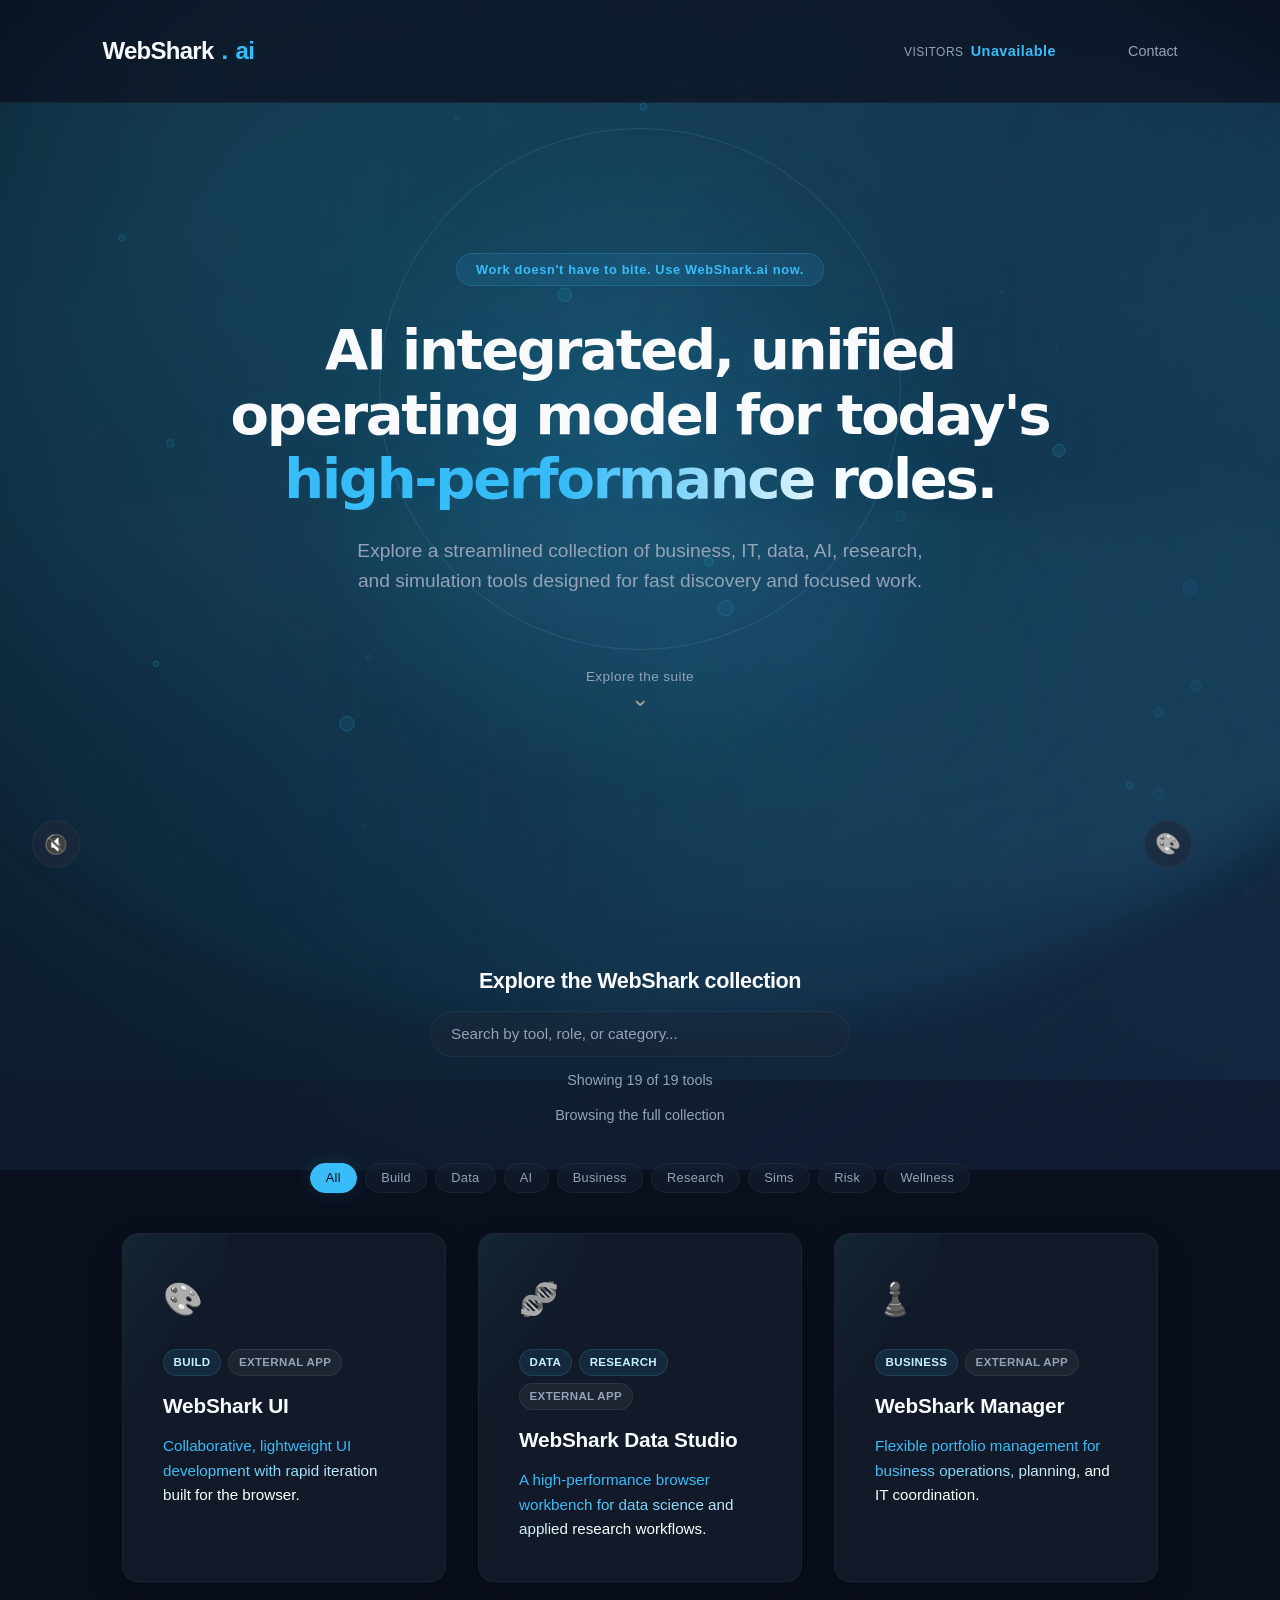
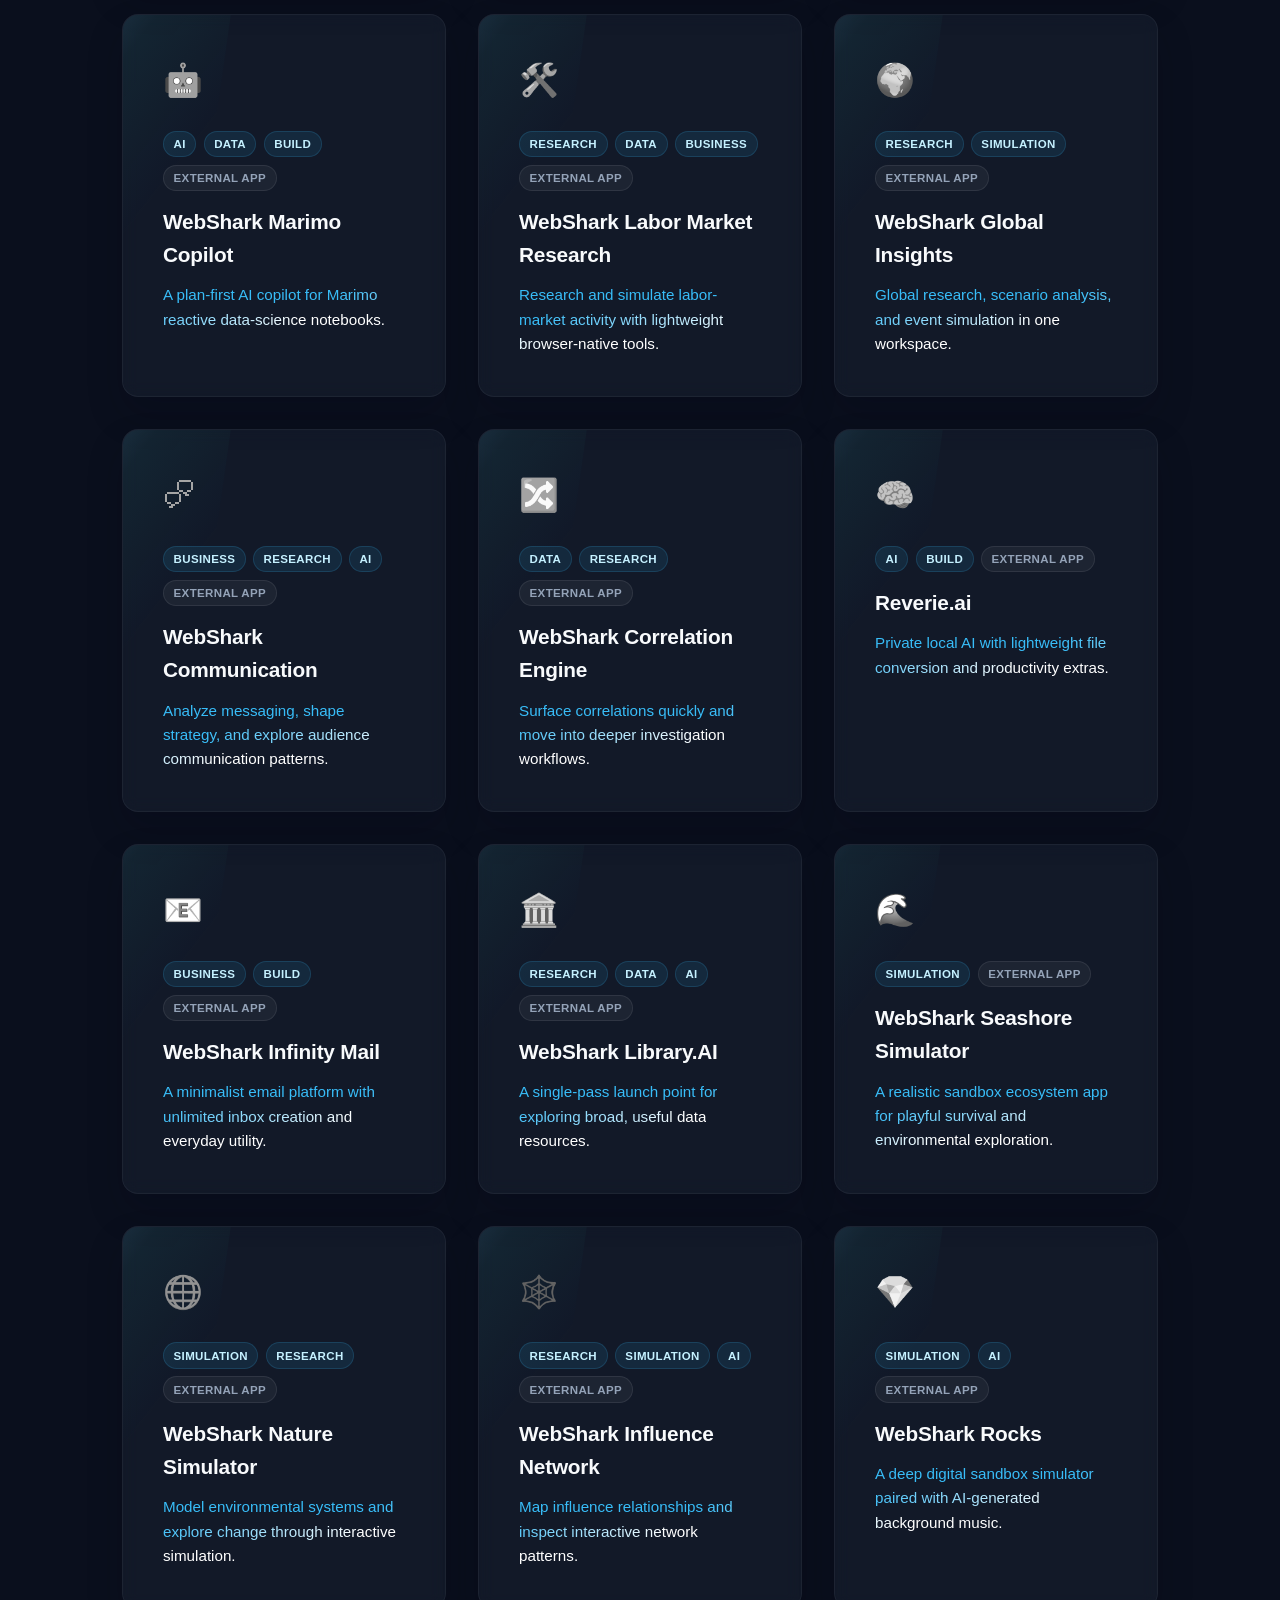
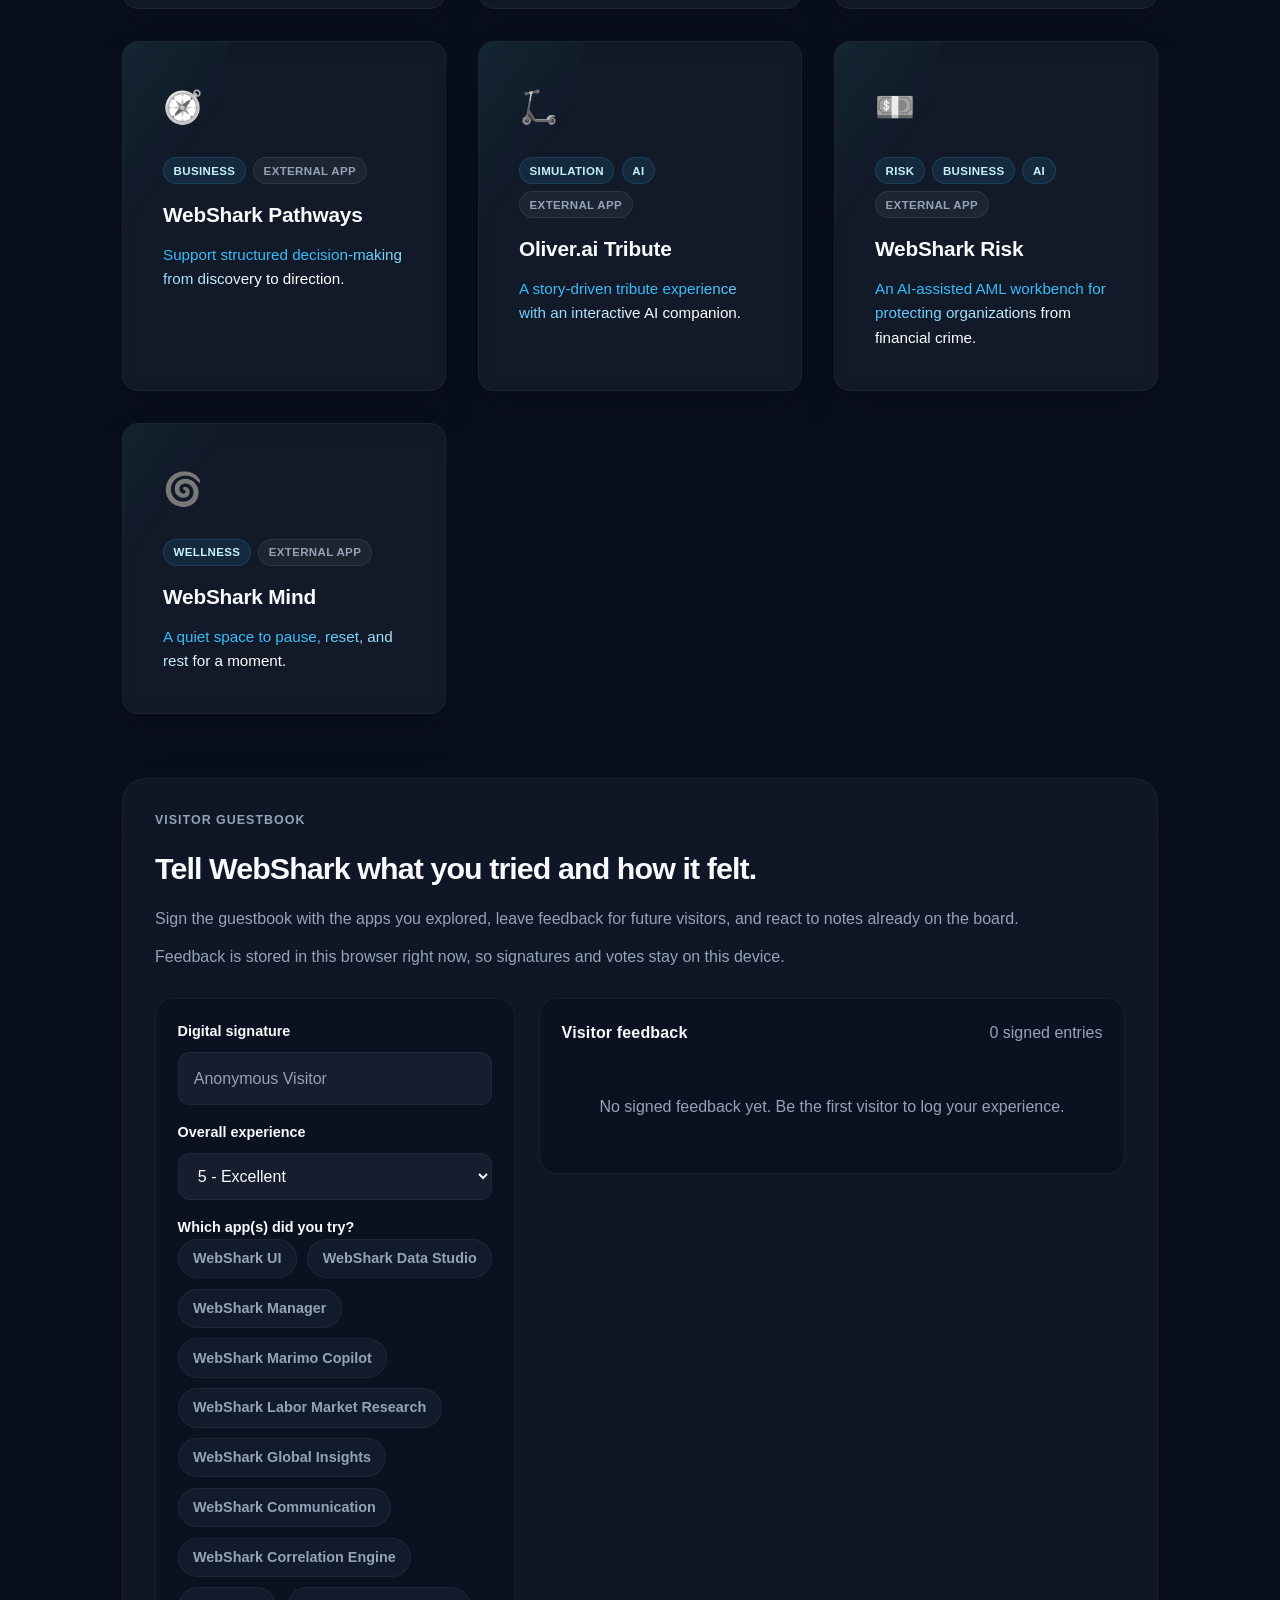
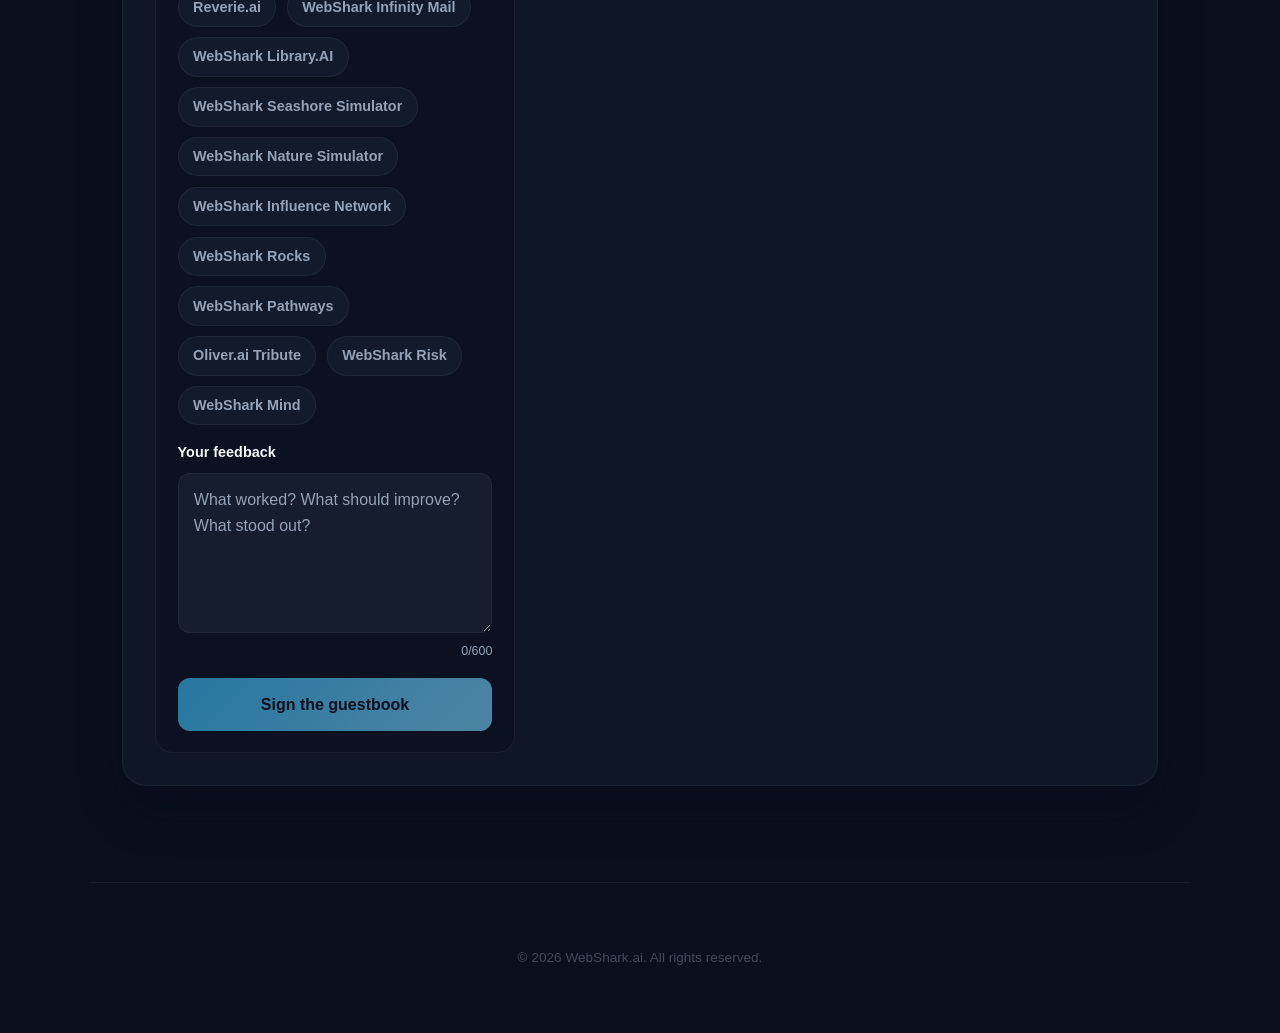
==== index.html @ bc334555 "Add visitor feedback guestbook Co-authored-by: Copilot <223556219+Copilot@users.noreply.github.com>" ====
<!DOCTYPE html>
<html lang="en">
<head>
    <meta charset="UTF-8">
    <meta name="viewport" content="width=device-width, initial-scale=1.0">
    <meta name="description" content="WebShark.ai is a lightweight suite directory for business, IT, data, AI, research, and simulation tools.">
    <meta http-equiv="Content-Security-Policy" content="default-src 'self'; script-src 'self' https://www.youtube.com https://s.ytimg.com; style-src 'self' 'unsafe-inline'; img-src 'self' data: https:; connect-src 'self' https://api.counterapi.dev; frame-src https://www.youtube.com; media-src https:; font-src 'self' https: data:; object-src 'none'; base-uri 'self'; form-action 'self';">
    <title>WebShark | High-performance, lightweight, forever-free business, IT, and data management suite</title>
    <link rel="stylesheet" href="styles.css">
</head>
<body>
    <div id="custom-shark-cursor" aria-hidden="true">🦈</div>
    <div id="cursor-glow" aria-hidden="true"></div>
    <div id="ocean-currents" aria-hidden="true"></div>
    <canvas id="bubble-field" aria-hidden="true"></canvas>
    <div id="scroll-progress-bar" aria-hidden="true"></div>
    <p id="app-status" class="sr-only" aria-live="polite" aria-atomic="true"></p>

    <header>
        <a href="#" class="logo">WebShark<span>.</span><span class="ai-glow">ai</span></a>
        <div class="header-tools">
            <p class="visitor-counter" aria-live="polite">
                <span class="visitor-counter-label">Visitors</span>
                <span id="visitor-count">Loading…</span>
            </p>
            <nav>
                <a href="mailto:samreedcole7@gmail.com">Contact</a>
            </nav>
        </div>
    </header>

    <main>
        <section class="hero">
            <button class="badge" id="visitor-badge" type="button" aria-pressed="false" aria-describedby="badge-hint">
                <span id="visitor-badge-text">Work doesn't have to bite. Use WebShark.ai now.</span>
            </button>
            <p id="badge-hint" class="sr-only">Toggle shark cursor mode. Triple-click for the shark swarm easter egg.</p>
            <h1 class="hero-title">
                AI integrated, unified operating model for today&apos;s <span class="shimmer-word">high-performance roles.</span>
            </h1>
            <p>Explore a streamlined collection of business, IT, data, AI, research, and simulation tools designed for fast discovery and focused work.</p>
            <button class="scroll-cue" id="scroll-cue" aria-label="Scroll to the suite">
                <span>Explore the suite</span>
                <span class="scroll-cue-arrow">⌄</span>
            </button>
        </section>

        <section class="suite-grid" id="suite" aria-labelledby="suite-title">
            <div class="suite-toolbar reveal">
                <h2 id="suite-title" class="suite-title">Explore the WebShark collection</h2>
                <div class="suite-search-wrap">
                    <input type="text" id="suite-search" class="suite-search" placeholder="Search by tool, role, or category..." aria-label="Search the suite" aria-describedby="suite-results suite-active-filter">
                    <button type="button" id="suite-clear" class="suite-clear" hidden>Reset filters</button>
                </div>
                <p class="suite-results" id="suite-results" role="status" aria-live="polite"></p>
                <p class="suite-active-filter" id="suite-active-filter"></p>
            </div>

            <div class="suite-chips reveal" id="suite-chips" role="group" aria-label="Filter by category">
                <button type="button" class="chip is-active" data-tag="all" aria-pressed="true">All</button>
                <button type="button" class="chip" data-tag="build" aria-pressed="false">Build</button>
                <button type="button" class="chip" data-tag="data" aria-pressed="false">Data</button>
                <button type="button" class="chip" data-tag="ai" aria-pressed="false">AI</button>
                <button type="button" class="chip" data-tag="business" aria-pressed="false">Business</button>
                <button type="button" class="chip" data-tag="research" aria-pressed="false">Research</button>
                <button type="button" class="chip" data-tag="sim" aria-pressed="false">Sims</button>
                <button type="button" class="chip" data-tag="risk" aria-pressed="false">Risk</button>
                <button type="button" class="chip" data-tag="wellness" aria-pressed="false">Wellness</button>
            </div>

            <p class="suite-empty-state" id="suite-empty-state" hidden>Even a shark comes up empty-handed sometimes 🦈 — try a different search.</p>

            <a href="https://colesr.github.io/WebSharkUI/" class="card reveal" data-tags="build">
                <div class="card-icon">🎨</div>
                <h3>WebShark UI</h3>
                <p><span class="shimmer-word">Collaborative, lightweight UI development with rapid iteration built for the browser.</span></p>
            </a>

            <a href="https://colesr.github.io/WebSharkDataStudio/" class="card reveal" data-tags="data research">
                <div class="card-icon">🧬</div>
                <h3>WebShark Data Studio</h3>
                <p><span class="shimmer-word">A high-performance browser workbench for data science and applied research workflows.</span></p>
            </a>

            <a href="https://colesr.github.io/WebShark-Manager/" class="card reveal" data-tags="business">
                <div class="card-icon">♟️</div>
                <h3>WebShark Manager</h3>
                <p><span class="shimmer-word">Flexible portfolio management for business operations, planning, and IT coordination.</span></p>
            </a>

            <a href="https://github.com/colesr/WebShark-Marimo-Copilot" class="card reveal" data-tags="ai data build">
                <div class="card-icon">🤖</div>
                <h3>WebShark Marimo Copilot</h3>
                <p><span class="shimmer-word">A plan-first AI copilot for Marimo reactive data-science notebooks.</span></p>
            </a>

            <a href="https://colesr.github.io/WebShark-LaborMarketSuite/" class="card reveal" data-tags="research data business">
                <div class="card-icon">🛠️</div>
                <h3>WebShark Labor Market Research</h3>
                <p><span class="shimmer-word">Research and simulate labor-market activity with lightweight browser-native tools.</span></p>
            </a>

            <a href="https://colesr-insight-engine-docker.hf.space" class="card reveal" data-tags="research sim">
                <div class="card-icon">🌍</div>
                <h3>WebShark Global Insights</h3>
                <p><span class="shimmer-word">Global research, scenario analysis, and event simulation in one workspace.</span></p>
            </a>

            <a href="https://colesr.github.io/WebShark-Communication-Strategy/" class="card reveal" data-tags="business research ai">
                <div class="card-icon">🗪</div>
                <h3>WebShark Communication</h3>
                <p><span class="shimmer-word">Analyze messaging, shape strategy, and explore audience communication patterns.</span></p>
            </a>

            <a href="https://colesr.github.io/Corr.ai/" class="card reveal" data-tags="data research">
                <div class="card-icon">🔀</div>
                <h3>WebShark Correlation Engine</h3>
                <p><span class="shimmer-word">Surface correlations quickly and move into deeper investigation workflows.</span></p>
            </a>

            <a href="https://colesr.github.io/reverie/" class="card reveal" data-tags="ai build">
                <div class="card-icon">🧠</div>
                <h3>Reverie.ai</h3>
                <p><span class="shimmer-word">Private local AI with lightweight file conversion and productivity extras.</span></p>
            </a>

            <a href="https://webshark-email.pages.dev/" class="card reveal" data-tags="business build">
                <div class="card-icon">📧</div>
                <h3>WebShark Infinity Mail</h3>
                <p><span class="shimmer-word">A minimalist email platform with unlimited inbox creation and everyday utility.</span></p>
            </a>

            <a href="https://colesr.github.io/WebShark-Library-AI/" class="card reveal" data-tags="research data ai">
                <div class="card-icon">🏛️</div>
                <h3>WebShark Library.AI</h3>
                <p><span class="shimmer-word">A single-pass launch point for exploring broad, useful data resources.</span></p>
            </a>

            <a href="https://colesr.github.io/thesea/" class="card reveal" data-tags="sim">
                <div class="card-icon">🌊</div>
                <h3>WebShark Seashore Simulator</h3>
                <p><span class="shimmer-word">A realistic sandbox ecosystem app for playful survival and environmental exploration.</span></p>
            </a>

            <a href="https://colesr.github.io/RTH.db/" class="card reveal" data-tags="sim research">
                <div class="card-icon">🌐</div>
                <h3>WebShark Nature Simulator</h3>
                <p><span class="shimmer-word">Model environmental systems and explore change through interactive simulation.</span></p>
            </a>

            <a href="https://colesr.github.io/ArtistInfluence.ai/" class="card reveal" data-tags="research sim ai">
                <div class="card-icon">🕸️</div>
                <h3>WebShark Influence Network</h3>
                <p><span class="shimmer-word">Map influence relationships and inspect interactive network patterns.</span></p>
            </a>

            <a href="https://colesr.github.io/rocks/" class="card reveal" data-tags="sim ai">
                <div class="card-icon">💎</div>
                <h3>WebShark Rocks</h3>
                <p><span class="shimmer-word">A deep digital sandbox simulator paired with AI-generated background music.</span></p>
            </a>

            <a href="https://colesr.github.io/WebSharkPathways/" class="card reveal" data-tags="business">
                <div class="card-icon">🧭</div>
                <h3>WebShark Pathways</h3>
                <p><span class="shimmer-word">Support structured decision-making from discovery to direction.</span></p>
            </a>

            <a href="https://colesr.github.io/Oliver.AI/" class="card reveal" data-tags="sim ai">
                <div class="card-icon">🛴</div>
                <h3>Oliver.ai Tribute</h3>
                <p><span class="shimmer-word">A story-driven tribute experience with an interactive AI companion.</span></p>
            </a>

            <a href="https://colesr.github.io/WebShark-Risk/" class="card reveal" data-tags="risk business ai">
                <div class="card-icon">💵</div>
                <h3>WebShark Risk</h3>
                <p><span class="shimmer-word">An AI-assisted AML workbench for protecting organizations from financial crime.</span></p>
            </a>

            <a href="https://colesr.github.io/WebShark-Mind/" class="card reveal" data-tags="wellness">
                <div class="card-icon">🌀</div>
                <h3>WebShark Mind</h3>
                <p><span class="shimmer-word">A quiet space to pause, reset, and rest for a moment.</span></p>
            </a>
        </section>

        <section class="feedback-harbor reveal" id="feedback" aria-labelledby="feedback-title">
            <div class="feedback-shell">
                <div class="feedback-intro">
                    <p class="feedback-kicker">Visitor guestbook</p>
                    <h2 id="feedback-title">Tell WebShark what you tried and how it felt.</h2>
                    <p>Sign the guestbook with the apps you explored, leave feedback for future visitors, and react to notes already on the board.</p>
                    <p class="feedback-note">Feedback is stored in this browser right now, so signatures and votes stay on this device.</p>
                </div>

                <div class="feedback-layout">
                    <form id="feedback-form" class="feedback-form">
                        <div class="feedback-field">
                            <label for="feedback-name">Digital signature</label>
                            <input type="text" id="feedback-name" class="feedback-input" maxlength="40" placeholder="Anonymous Visitor">
                        </div>

                        <div class="feedback-field">
                            <label for="feedback-rating">Overall experience</label>
                            <select id="feedback-rating" class="feedback-select">
                                <option value="5">5 - Excellent</option>
                                <option value="4">4 - Strong</option>
                                <option value="3">3 - Solid</option>
                                <option value="2">2 - Rough</option>
                                <option value="1">1 - Needs work</option>
                            </select>
                        </div>

                        <fieldset class="feedback-field feedback-apps-field">
                            <legend>Which app(s) did you try?</legend>
                            <div id="feedback-apps" class="feedback-apps"></div>
                        </fieldset>

                        <div class="feedback-field">
                            <label for="feedback-message">Your feedback</label>
                            <textarea id="feedback-message" class="feedback-textarea" maxlength="600" placeholder="What worked? What should improve? What stood out?"></textarea>
                            <div class="feedback-meta">
                                <span id="feedback-char-count">0</span>/600
                            </div>
                        </div>

                        <button type="submit" id="feedback-submit" class="feedback-submit">Sign the guestbook</button>
                    </form>

                    <div class="feedback-board">
                        <div class="feedback-board-header">
                            <h3>Visitor feedback</h3>
                            <p id="feedback-summary" class="feedback-summary" role="status" aria-live="polite"></p>
                        </div>
                        <div id="feedback-entries" class="feedback-entries">
                            <p class="feedback-empty">No signed feedback yet. Be the first visitor to log your experience.</p>
                        </div>
                    </div>
                </div>
            </div>
        </section>
    </main>

    <footer>
        &copy; 2026 WebShark.ai. All rights reserved.
    </footer>

    <button id="back-to-top" aria-label="Back to the surface" title="Back to the surface">
        <span class="fin">🦈</span>
    </button>

    <div id="audio-toggle-wrap">
        <button id="audio-toggle" aria-label="Toggle ambient background audio" aria-pressed="false" title="Ambient audio: muted">
            <span class="audio-icon">🔇</span>
        </button>
        <div id="yt-audio-player"></div>
    </div>

    <div id="shark-swarm" aria-hidden="true"></div>

    <button id="sharkboard-toggle" class="sharkboard-toggle" aria-label="Open SharkBoard" aria-controls="sharkboard-panel" aria-expanded="false" title="Open SharkBoard - Share & Create">
        <span class="sharkboard-icon">🎨</span>
    </button>

    <div id="sharkboard-panel" class="sharkboard-panel" role="dialog" aria-modal="true" aria-labelledby="sharkboard-title" aria-describedby="sharkboard-description" hidden>
        <div class="sharkboard-header">
            <h2 id="sharkboard-title">SharkBoard 🦈</h2>
            <p class="sharkboard-subtitle" id="sharkboard-description">Share short ideas, remix drafts, and keep creations in this browser.</p>
            <button type="button" class="sharkboard-close" id="sharkboard-close" aria-label="Close SharkBoard">×</button>
        </div>

        <div class="sharkboard-content">
            <div class="sharkboard-section">
                <h3>Share your creation</h3>
                <textarea id="sharkboard-input" class="sharkboard-textarea" placeholder="What would you like to share with the ocean? 🌊" maxlength="500"></textarea>
                <div class="sharkboard-input-info">
                    <span id="char-count">0</span>/500
                </div>
                <button type="button" id="sharkboard-submit" class="sharkboard-submit">Post to board</button>
            </div>

            <div class="sharkboard-section">
                <h3>Community creations</h3>
                <div id="sharkboard-posts" class="sharkboard-posts">
                    <p class="sharkboard-empty">No posts yet. Be the first to share! 🎨</p>
                </div>
            </div>
        </div>
    </div>

    <div id="shortcuts-overlay" class="overlay" hidden role="dialog" aria-modal="true" aria-labelledby="shortcuts-title" aria-describedby="shortcuts-description">
        <div class="overlay-card" role="document" tabindex="-1">
            <h2 id="shortcuts-title">Keyboard shortcuts</h2>
            <p class="overlay-sub" id="shortcuts-description">Navigate WebShark without touching the mouse.</p>
            <ul class="shortcut-list">
                <li><kbd>?</kbd><span>Toggle this overlay</span></li>
                <li><kbd>/</kbd><span>Focus the suite search</span></li>
                <li><kbd>m</kbd><span>Toggle shark-cursor mode</span></li>
                <li><kbd>a</kbd><span>Toggle ambient audio</span></li>
                <li><kbd>b</kbd><span>Open SharkBoard</span></li>
                <li><kbd>g</kbd> <kbd>h</kbd><span>Scroll to top</span></li>
                <li><kbd>g</kbd> <kbd>s</kbd><span>Scroll to the suite</span></li>
                <li><kbd>Esc</kbd><span>Close overlay / exit ambient mode</span></li>
            </ul>
            <button type="button" class="overlay-close" id="shortcuts-close">Close</button>
        </div>
    </div>

    <script src="script.js"></script>
</body>
</html>
---- styles.css ----
:root {
    --bg-dark: #0a0f1d;
    --text-main: #f8fafc;
    --text-muted: #94a3b8;
    --accent: #38bdf8;
    --accent-glow: rgba(56, 189, 248, 0.15);
    --card-bg: rgba(30, 41, 59, 0.4);
    --card-border: rgba(255, 255, 255, 0.05);
    --current-shift-x: 0px;
    --current-shift-y: 0px;
}

* {
    box-sizing: border-box;
    margin: 0;
    padding: 0;
}

html {
    scroll-behavior: smooth;
}

body {
    font-family: -apple-system, BlinkMacSystemFont, 'Segoe UI', Roboto, Helvetica, Arial, sans-serif;
    background-color: var(--bg-dark);
    color: var(--text-main);
    overflow-x: hidden;
    line-height: 1.6;
}

body.panel-open {
    overflow: hidden;
}

.sr-only {
    position: absolute;
    width: 1px;
    height: 1px;
    padding: 0;
    margin: -1px;
    overflow: hidden;
    clip: rect(0, 0, 0, 0);
    white-space: nowrap;
    border: 0;
}

/* Ambient Living Background Animation */
body::before {
    content: '';
    position: fixed;
    top: -20%;
    left: -20%;
    width: 140%;
    height: 140%;
    background: radial-gradient(circle at 30% 40%, rgba(14, 116, 144, 0.15) 0%, transparent 40%),
                radial-gradient(circle at 70% 60%, rgba(56, 189, 248, 0.1) 0%, transparent 50%);
    background-size: 150% 150%;
    z-index: -1;
    transform: translate(var(--scroll-x, 0px), var(--scroll-y, 0px));
    will-change: transform;
    transition: transform 0.6s cubic-bezier(0.16, 1, 0.3, 1);
    animation: deepSeaDrift 28s ease-in-out infinite alternate;
}

/* Second aurora layer */
body::after {
    content: '';
    position: fixed;
    inset: -30%;
    background: radial-gradient(circle at 20% 20%, rgba(56, 189, 248, 0.16) 0%, transparent 45%),
                radial-gradient(circle at 80% 30%, rgba(45, 212, 191, 0.14) 0%, transparent 45%),
                radial-gradient(circle at 50% 80%, rgba(99, 102, 241, 0.12) 0%, transparent 50%);
    z-index: -1;
    pointer-events: none;
    background-size: 180% 180%;
    animation: auroraDrift 22s ease-in-out infinite alternate;
    will-change: background-position, transform;
}

/* Soft glow following cursor */
#cursor-glow {
    position: fixed;
    top: 0;
    left: 0;
    width: 600px;
    height: 600px;
    border-radius: 50%;
    background: radial-gradient(circle, rgba(56, 189, 248, 0.10) 0%, transparent 70%);
    transform: translate3d(var(--glow-x, 50vw), var(--glow-y, 50vh), 0) translate(-50%, -50%);
    z-index: -1;
    pointer-events: none;
    transition: opacity 0.4s ease;
    opacity: 0;
    will-change: transform;
}

body.glow-active #cursor-glow {
    opacity: 1;
}

#ocean-currents {
    position: fixed;
    inset: -15%;
    z-index: -1;
    pointer-events: none;
    overflow: hidden;
    transform: translate3d(var(--current-shift-x), var(--current-shift-y), 0);
    transition: transform 0.8s cubic-bezier(0.16, 1, 0.3, 1);
    opacity: 0.9;
}

#ocean-currents::before,
#ocean-currents::after {
    content: '';
    position: absolute;
    inset: 0;
    border-radius: 50%;
    filter: blur(26px);
    opacity: 0.55;
}

#ocean-currents::before {
    background:
        radial-gradient(circle at 20% 25%, rgba(45, 212, 191, 0.15), transparent 28%),
        linear-gradient(120deg, transparent 0%, rgba(56, 189, 248, 0.16) 38%, transparent 70%),
        linear-gradient(210deg, transparent 8%, rgba(125, 211, 252, 0.12) 48%, transparent 76%);
    background-size: 120% 120%, 150% 55%, 150% 55%;
    animation: currentRibbon 22s linear infinite;
}

#ocean-currents::after {
    inset: 8% -10%;
    background:
        radial-gradient(circle at 75% 35%, rgba(56, 189, 248, 0.13), transparent 26%),
        linear-gradient(90deg, transparent 18%, rgba(14, 165, 233, 0.16) 50%, transparent 82%);
    background-size: 120% 120%, 180% 60%;
    animation: currentRibbonReverse 30s linear infinite;
}

/* Rising bubble particles canvas */
#bubble-field {
    position: fixed;
    inset: 0;
    z-index: -1;
    pointer-events: none;
}

@keyframes auroraDrift {
    0% {
        background-position: 0% 0%;
        transform: rotate(0deg) scale(1);
    }
    50% {
        background-position: 60% 40%;
        transform: rotate(2deg) scale(1.05);
    }
    100% {
        background-position: 100% 100%;
        transform: rotate(-2deg) scale(1.02);
    }
}

@keyframes deepSeaDrift {
    0% {
        background-position: 0% 0%, 15% 20%;
    }
    100% {
        background-position: 14% 12%, 90% 86%;
    }
}

@keyframes currentRibbon {
    0% {
        transform: translate3d(-4%, -2%, 0) rotate(-5deg) scale(1);
        background-position: 0% 30%, 0% 50%, 0% 60%;
    }
    100% {
        transform: translate3d(4%, 3%, 0) rotate(5deg) scale(1.04);
        background-position: 100% 70%, 100% 45%, 100% 40%;
    }
}

@keyframes currentRibbonReverse {
    0% {
        transform: translate3d(5%, 4%, 0) rotate(4deg) scale(1.02);
        background-position: 100% 45%, 100% 50%;
    }
    100% {
        transform: translate3d(-5%, -4%, 0) rotate(-4deg) scale(1.06);
        background-position: 0% 65%, 0% 45%;
    }
}

@media (prefers-reduced-motion: reduce) {
    body::before,
    body::after,
    #ocean-currents::before,
    #ocean-currents::after {
        animation: none;
    }
    #bubble-field,
    #cursor-glow,
    #ocean-currents {
        display: none;
    }
}

/* Scroll progress bar */
#scroll-progress-bar {
    position: fixed;
    top: 0;
    left: 0;
    height: 3px;
    width: var(--scroll-progress, 0%);
    background: linear-gradient(to right, #0e7490, var(--accent), #7dd3fc);
    box-shadow: 0 0 8px rgba(56, 189, 248, 0.6);
    z-index: 1000;
    transition: width 0.1s linear;
}

/* Scroll cue chevron */
.scroll-cue {
    background: none;
    border: none;
    color: var(--text-muted);
    font-size: 0.85rem;
    font-family: inherit;
    display: flex;
    flex-direction: column;
    align-items: center;
    justify-content: center;
    gap: 0.25rem;
    cursor: pointer;
    margin-top: 1.5rem;
    letter-spacing: 0.03em;
    transition: color 0.3s ease;
    width: 100%;
    animation: cueFloat 4.4s ease-in-out infinite;
}

.scroll-cue:hover {
    color: var(--accent);
}

.scroll-cue-arrow {
    font-size: 1.4rem;
    line-height: 1;
    animation: chevronBounce 1.8s ease-in-out infinite;
}

@keyframes chevronBounce {
    0%, 100% { transform: translateY(0); opacity: 0.6; }
    50% { transform: translateY(6px); opacity: 1; }
}

@keyframes cueFloat {
    0%, 100% { transform: translateY(0); }
    50% { transform: translateY(5px); }
}

/* Back to top button */
#back-to-top {
    position: fixed;
    bottom: 2rem;
    right: 2rem;
    width: 3rem;
    height: 3rem;
    border-radius: 50%;
    border: 1px solid var(--card-border);
    background: rgba(30, 41, 59, 0.7);
    backdrop-filter: blur(8px);
    -webkit-backdrop-filter: blur(8px);
    color: var(--text-main);
    font-size: 1.3rem;
    cursor: pointer;
    display: flex;
    align-items: center;
    justify-content: center;
    z-index: 500;
    opacity: 0;
    visibility: hidden;
    transform: translateY(12px) rotate(0deg);
    transition: opacity 0.4s ease, transform 0.4s cubic-bezier(0.16, 1, 0.3, 1), visibility 0.4s;
}

#back-to-top.visible {
    opacity: 1;
    visibility: visible;
    transform: translateY(0);
}

#back-to-top:hover {
    transform: translateY(-4px) rotate(-8deg);
    border-color: rgba(56, 189, 248, 0.4);
    box-shadow: 0 10px 24px rgba(0, 0, 0, 0.3), 0 0 20px var(--accent-glow);
}

/* Visible focus states */
a:focus-visible,
button:focus-visible,
input:focus-visible,
.card:focus-visible {
    outline: 2px solid var(--accent);
    outline-offset: 4px;
    box-shadow: 0 0 0 6px rgba(56, 189, 248, 0.15);
    border-radius: 4px;
}

/* Suite search box */
.suite-search-wrap {
    display: flex;
    justify-content: center;
    align-items: center;
    gap: 0.75rem;
    width: 100%;
    flex-wrap: wrap;
}

.suite-search {
    width: 100%;
    max-width: 420px;
    padding: 0.85rem 1.25rem;
    border-radius: 100px;
    border: 1px solid var(--card-border);
    background: rgba(30, 41, 59, 0.4);
    color: var(--text-main);
    font-size: 0.95rem;
    font-family: inherit;
    backdrop-filter: blur(8px);
    -webkit-backdrop-filter: blur(8px);
    transition: border-color 0.3s ease, box-shadow 0.3s ease;
}

.suite-search::placeholder {
    color: var(--text-muted);
}

.suite-search:focus {
    outline: none;
    border-color: rgba(56, 189, 248, 0.5);
    box-shadow: 0 0 0 4px rgba(56, 189, 248, 0.12);
}

.suite-toolbar {
    grid-column: 1 / -1;
    display: flex;
    flex-direction: column;
    align-items: center;
    gap: 0.75rem;
    text-align: center;
}

.suite-title {
    font-size: 1.35rem;
    font-weight: 700;
    letter-spacing: -0.02em;
}

.suite-results,
.suite-active-filter {
    color: var(--text-muted);
    font-size: 0.9rem;
}

.suite-clear {
    border: 1px solid var(--card-border);
    border-radius: 100px;
    padding: 0.65rem 1rem;
    background: rgba(30, 41, 59, 0.4);
    color: var(--text-main);
    font-family: inherit;
    font-size: 0.85rem;
    cursor: pointer;
    transition: border-color 0.25s ease, color 0.25s ease, box-shadow 0.25s ease, transform 0.2s ease;
}

.suite-clear:hover {
    border-color: rgba(56, 189, 248, 0.4);
    color: var(--accent);
    transform: translateY(-1px);
}

.suite-clear[hidden] {
    display: none;
}

/* Suite chip filter */
.suite-chips {
    grid-column: 1 / -1;
    display: flex;
    flex-wrap: wrap;
    justify-content: center;
    gap: 0.5rem;
    margin: 0.25rem 0 0.5rem 0;
}

.chip {
    font-family: inherit;
    font-size: 0.8rem;
    font-weight: 500;
    letter-spacing: 0.02em;
    color: var(--text-muted);
    background: rgba(30, 41, 59, 0.35);
    border: 1px solid var(--card-border);
    border-radius: 100px;
    padding: 0.4rem 0.95rem;
    cursor: pointer;
    backdrop-filter: blur(8px);
    -webkit-backdrop-filter: blur(8px);
    transition: color 0.25s ease, background 0.25s ease, border-color 0.25s ease, box-shadow 0.25s ease, transform 0.2s ease;
}

.chip:hover {
    color: var(--text-main);
    border-color: rgba(56, 189, 248, 0.3);
}

.chip.is-active {
    color: var(--bg-dark);
    background: var(--accent);
    border-color: var(--accent);
    box-shadow: 0 0 18px var(--accent-glow);
}

.chip.is-active:hover {
    color: var(--bg-dark);
    background: #7dd3fc;
    border-color: #7dd3fc;
}

.chip:focus-visible {
    outline: 2px solid var(--accent);
    outline-offset: 3px;
}

.suite-empty-state {
    grid-column: 1 / -1;
    text-align: center;
    color: var(--text-muted);
    padding: 2rem 0;
}

.card.filtered-out {
    display: none;
}

/* Card 3D Perspective */
.suite-grid {
    perspective: 1200px;
}

.card {
    transform-style: preserve-3d;
    transition: transform 0.5s cubic-bezier(0.16, 1, 0.3, 1),
                border-color 0.5s ease,
                box-shadow 0.5s ease;
}

/* Ambient Audio Toggle */
#audio-toggle-wrap {
    position: fixed;
    bottom: 2rem;
    left: 2rem;
    z-index: 500;
}

#yt-audio-player {
    position: absolute;
    width: 1px;
    height: 1px;
    overflow: hidden;
    opacity: 0;
    pointer-events: none;
}

#audio-toggle {
    width: 3rem;
    height: 3rem;
    border-radius: 50%;
    border: 1px solid var(--card-border);
    background: rgba(30, 41, 59, 0.7);
    backdrop-filter: blur(8px);
    -webkit-backdrop-filter: blur(8px);
    color: var(--text-main);
    font-size: 1.2rem;
    cursor: pointer;
    display: flex;
    align-items: center;
    justify-content: center;
    transition: transform 0.3s ease, border-color 0.3s ease, box-shadow 0.3s ease;
    animation: utilityBob 5.4s ease-in-out infinite;
}

#audio-toggle:hover {
    transform: scale(1.08);
    border-color: rgba(56, 189, 248, 0.4);
    box-shadow: 0 0 20px var(--accent-glow);
}

#audio-toggle[aria-pressed="true"] {
    border-color: rgba(56, 189, 248, 0.6);
    color: var(--accent);
}

/* Click Bite Feedback */
.card.bite-active {
    animation: cardBite 0.4s ease;
}

@keyframes cardBite {
    0% { transform: scale(1); }
    35% { transform: scale(0.96); }
    60% { transform: scale(1.02); }
    100% { transform: scale(1); }
}

.bite-mark {
    position: absolute;
    font-size: 1.6rem;
    pointer-events: none;
    z-index: 5;
    animation: biteMarkPop 0.6s ease forwards;
}

@keyframes biteMarkPop {
    0% { opacity: 0; transform: scale(0.4) rotate(-10deg); }
    40% { opacity: 1; transform: scale(1.1) rotate(4deg); }
    100% { opacity: 0; transform: scale(1.3) rotate(8deg); }
}

/* Swarm Easter Egg */
#shark-swarm {
    position: fixed;
    inset: 0;
    z-index: 9998;
    pointer-events: none;
    overflow: hidden;
}

.swarm-shark {
    position: absolute;
    font-size: 1.8rem;
    opacity: 0.9;
    animation: swarmSwim linear forwards;
    transform: scaleX(-1);
}

@keyframes swarmSwim {
    from { transform: scaleX(-1) translateX(0); }
    to { transform: scaleX(-1) translateX(calc(100vw + 100px)); }
}

@media (prefers-reduced-motion: reduce) {
    .scroll-cue-arrow,
    .card.bite-active,
    .bite-mark,
    .swarm-shark {
        animation: none;
    }
}

/* Header Navigation */
header {
    display: flex;
    justify-content: space-between;
    align-items: center;
    padding: 2rem 8%;
    position: fixed;
    width: 100%;
    top: 0;
    z-index: 100;
    background: rgba(10, 15, 29, 0.7);
    backdrop-filter: blur(12px);
    -webkit-backdrop-filter: blur(12px);
    border-bottom: 1px solid var(--card-border);
    animation: slideDown 0.8s cubic-bezier(0.16, 1, 0.3, 1);
}

.logo {
    font-size: 1.5rem;
    font-weight: 700;
    letter-spacing: -0.03em;
    color: var(--text-main);
    display: flex;
    align-items: center;
    gap: 0.5rem;
    text-decoration: none;
    transition: transform 0.3s ease;
}

.logo:hover {
    transform: scale(1.02);
}

.logo span {
    color: var(--accent);
}

/* Ambient AI Pulse Animation */
.logo .ai-glow {
    color: var(--accent);
    position: relative;
    display: inline-block;
    text-shadow: 0 0 10px rgba(56, 189, 248, 0.2);
    animation: aiPulse 3s cubic-bezier(0.4, 0, 0.6, 1) infinite;
    will-change: opacity, text-shadow;
}

.logo:hover .ai-glow {
    animation: aiCompute 1s cubic-bezier(0.4, 0, 0.2, 1) infinite;
    color: #fff;
}

nav a {
    color: var(--text-muted);
    text-decoration: none;
    font-size: 0.9rem;
    font-weight: 500;
    margin-left: 2.5rem;
    position: relative;
    padding: 0.2rem 0;
    transition: color 0.3s ease;
    display: inline-block;
}

.header-tools {
    display: flex;
    align-items: center;
    gap: 2rem;
}

.visitor-counter {
    display: flex;
    align-items: baseline;
    gap: 0.45rem;
    margin: 0;
    color: var(--text-muted);
    font-size: 0.75rem;
    letter-spacing: 0.04em;
}

.visitor-counter-label {
    text-transform: uppercase;
}

#visitor-count {
    color: var(--accent);
    font-size: 0.9rem;
    font-weight: 700;
    font-variant-numeric: tabular-nums;
}

nav a:hover {
    color: var(--text-main);
}

nav a::after {
    content: '';
    position: absolute;
    bottom: 0;
    left: 0;
    width: 100%;
    height: 1px;
    background: var(--accent);
    transform: scaleX(0);
    transform-origin: right;
    transition: transform 0.4s cubic-bezier(0.16, 1, 0.3, 1);
}

nav a:hover::after {
    transform: scaleX(1);
    transform-origin: left;
}

/* Hero Section */
.hero {
    min-height: 100vh;
    display: flex;
    flex-direction: column;
    justify-content: center;
    align-items: center;
    text-align: center;
    padding: 8rem 2rem 4rem 2rem;
    max-width: 900px;
    margin: 0 auto;
    width: 100%;
    position: relative;
    isolation: isolate;
}

.hero::before,
.hero::after {
    content: '';
    position: absolute;
    pointer-events: none;
    z-index: -1;
}

.hero::before {
    width: min(80vw, 720px);
    height: min(80vw, 720px);
    top: 6rem;
    left: 50%;
    transform: translateX(-50%);
    background: radial-gradient(circle, rgba(56, 189, 248, 0.18) 0%, rgba(56, 189, 248, 0.08) 35%, transparent 68%);
    filter: blur(18px);
    animation: heroBloom 8.5s ease-in-out infinite;
}

.hero::after {
    width: min(60vw, 520px);
    height: min(60vw, 520px);
    top: 8rem;
    left: 50%;
    transform: translateX(-50%);
    border-radius: 50%;
    border: 1px solid rgba(125, 211, 252, 0.14);
    animation: heroHaloSpin 18s linear infinite;
}

.badge {
    appearance: none;
    background: rgba(56, 189, 248, 0.1);
    border: 1px solid rgba(56, 189, 248, 0.2);
    color: var(--accent);
    padding: 0.5rem 1.2rem;
    border-radius: 100px;
    font-size: 0.8rem;
    font-weight: 600;
    letter-spacing: 0.05em;
    margin-bottom: 2rem;
    animation: fadeIn 1s ease-out;
    cursor: pointer;
    user-select: none;
    transition: background 0.3s ease, border-color 0.3s ease, color 0.3s ease, transform 0.2s ease;
    box-shadow: 0 0 0 rgba(56, 189, 248, 0);
    animation: fadeIn 1s ease-out, badgeFloat 5s ease-in-out infinite 1s;
}

.badge:hover {
    background: rgba(56, 189, 248, 0.2);
    transform: scale(1.03);
}

.badge.shark-active {
    background: rgba(244, 63, 94, 0.15);
    border-color: rgba(244, 63, 94, 0.4);
    color: #f43f5e;
}

.badge.shark-active:hover {
    background: rgba(244, 63, 94, 0.25);
}

h1 {
    font-size: 3.5rem;
    font-weight: 800;
    letter-spacing: -0.04em;
    line-height: 1.15;
    margin-bottom: 1.5rem;
    animation: slideUp 1s cubic-bezier(0.16, 1, 0.3, 1);
    text-shadow: 0 0 24px rgba(56, 189, 248, 0.08);
}

h1 span {
    background: linear-gradient(to right, #fff, var(--accent));
    -webkit-background-clip: text;
    -webkit-text-fill-color: transparent;
}

.hero p {
    font-size: 1.2rem;
    color: var(--text-muted);
    max-width: 600px;
    margin-bottom: 3rem;
    animation: slideUp 1.2s cubic-bezier(0.16, 1, 0.3, 1);
}

/* Interactive Suite Grid */
.suite-grid {
    display: grid;
    grid-template-columns: repeat(auto-fit, minmax(280px, 1fr));
    gap: 2rem;
    width: 100%;
    max-width: 1100px;
    padding: 4rem 2rem;
    margin: 0 auto;
}

.reveal {
    opacity: 0;
    transform: translateY(30px);
    transition: opacity 0.8s cubic-bezier(0.16, 1, 0.3, 1), 
                transform 0.8s cubic-bezier(0.16, 1, 0.3, 1);
}

.reveal.active {
    opacity: 1;
    transform: translateY(0);
}

.card {
    background: var(--card-bg);
    border: 1px solid var(--card-border);
    border-radius: 16px;
    padding: 2.5rem;
    backdrop-filter: blur(8px);
    -webkit-backdrop-filter: blur(8px);
    transition: transform 0.5s cubic-bezier(0.16, 1, 0.3, 1), 
                border-color 0.5s ease, 
                box-shadow 0.5s ease;
    position: relative;
    overflow: hidden;
    box-shadow: 0 18px 36px rgba(2, 6, 23, 0.18);
    text-decoration: none;
    color: inherit;
}

.card > * {
    position: relative;
    z-index: 2;
}

.card::before {
    content: '';
    position: absolute;
    top: 0;
    left: 0;
    width: 100%;
    height: 100%;
    background: radial-gradient(350px circle at var(--mouse-x, 50%) var(--mouse-y, 50%), rgba(56, 189, 248, 0.08), transparent 60%);
    z-index: 1;
    opacity: 0;
    transition: opacity 0.4s ease;
    pointer-events: none;
}

.card::after {
    content: '';
    position: absolute;
    inset: -35%;
    background: linear-gradient(
        120deg,
        transparent 28%,
        rgba(125, 211, 252, 0.05) 42%,
        rgba(125, 211, 252, 0.22) 50%,
        rgba(45, 212, 191, 0.08) 58%,
        transparent 72%
    );
    opacity: 0.8;
    transform: translateX(-65%) rotate(8deg);
    animation: cardCurrentSweep 8s linear infinite;
    animation-delay: var(--card-phase, 0s);
    z-index: 1;
    pointer-events: none;
}

.card:hover::before {
    opacity: 1;
}

.card:hover {
    transform: translateY(-6px) scale(1.01);
    border-color: rgba(56, 189, 248, 0.3);
    box-shadow: 0 20px 40px rgba(0, 0, 0, 0.3), 0 0 30px var(--accent-glow);
}

.card-icon {
    font-size: 2rem;
    margin-bottom: 1.5rem;
    color: var(--accent);
    display: inline-block;
    transition: transform 0.4s cubic-bezier(0.175, 0.885, 0.32, 1.275), filter 0.3s ease;
    animation: iconDrift 4.8s ease-in-out infinite;
    animation-delay: var(--card-phase, 0s);
}

.card:hover .card-icon {
    transform: scale(1.2) rotate(5deg);
}

.card h3 {
    font-size: 1.3rem;
    font-weight: 600;
    margin-bottom: 0.75rem;
    letter-spacing: -0.01em;
    transition: color 0.3s ease;
}

.card-meta {
    display: flex;
    flex-wrap: wrap;
    gap: 0.45rem;
    margin-bottom: 0.85rem;
}

.card-pill {
    display: inline-flex;
    align-items: center;
    padding: 0.2rem 0.6rem;
    border-radius: 100px;
    background: rgba(56, 189, 248, 0.1);
    border: 1px solid rgba(56, 189, 248, 0.16);
    color: #c5f1ff;
    font-size: 0.72rem;
    font-weight: 600;
    letter-spacing: 0.03em;
    text-transform: uppercase;
}

.card-pill-external {
    background: rgba(255, 255, 255, 0.05);
    border-color: rgba(255, 255, 255, 0.08);
    color: var(--text-muted);
}

.card:hover h3 {
    color: var(--accent);
}

.card p {
    color: var(--text-muted);
    font-size: 0.95rem;
}

.feedback-harbor {
    width: 100%;
    max-width: 1100px;
    margin: 0 auto 4rem auto;
    padding: 0 2rem 2rem 2rem;
}

.feedback-shell {
    background: rgba(30, 41, 59, 0.32);
    border: 1px solid var(--card-border);
    border-radius: 24px;
    padding: 2rem;
    backdrop-filter: blur(10px);
    -webkit-backdrop-filter: blur(10px);
    box-shadow: 0 24px 48px rgba(2, 6, 23, 0.24);
}

.feedback-intro {
    display: flex;
    flex-direction: column;
    gap: 0.8rem;
    margin-bottom: 1.75rem;
}

.feedback-kicker {
    color: var(--accent);
    font-size: 0.78rem;
    font-weight: 700;
    letter-spacing: 0.08em;
    text-transform: uppercase;
}

.feedback-intro h2 {
    font-size: 1.9rem;
    letter-spacing: -0.03em;
}

.feedback-intro p,
.feedback-note,
.feedback-summary {
    color: var(--text-muted);
}

.feedback-layout {
    display: grid;
    grid-template-columns: minmax(280px, 360px) minmax(0, 1fr);
    gap: 1.5rem;
    align-items: start;
}

.feedback-form,
.feedback-board {
    background: rgba(10, 15, 29, 0.52);
    border: 1px solid var(--card-border);
    border-radius: 18px;
    padding: 1.35rem;
}

.feedback-form {
    display: flex;
    flex-direction: column;
    gap: 1rem;
}

.feedback-field {
    display: flex;
    flex-direction: column;
    gap: 0.55rem;
}

.feedback-field label,
.feedback-field legend {
    font-size: 0.9rem;
    font-weight: 600;
    color: var(--text-main);
}

.feedback-apps-field {
    border: none;
    padding: 0;
    margin: 0;
}

.feedback-input,
.feedback-select,
.feedback-textarea {
    width: 100%;
    border: 1px solid var(--card-border);
    border-radius: 12px;
    background: rgba(30, 41, 59, 0.55);
    color: var(--text-main);
    font: inherit;
    padding: 0.8rem 0.95rem;
    transition: border-color 0.25s ease, box-shadow 0.25s ease;
}

.feedback-input::placeholder,
.feedback-textarea::placeholder {
    color: var(--text-muted);
}

.feedback-input:focus,
.feedback-select:focus,
.feedback-textarea:focus {
    outline: none;
    border-color: rgba(56, 189, 248, 0.5);
    box-shadow: 0 0 0 4px rgba(56, 189, 248, 0.12);
}

.feedback-textarea {
    min-height: 160px;
    resize: vertical;
}

.feedback-meta {
    display: flex;
    justify-content: flex-end;
    color: var(--text-muted);
    font-size: 0.78rem;
}

.feedback-apps {
    display: flex;
    flex-wrap: wrap;
    gap: 0.65rem;
}

.feedback-app-option {
    position: relative;
}

.feedback-app-option input {
    position: absolute;
    opacity: 0;
    pointer-events: none;
}

.feedback-app-option label {
    display: inline-flex;
    align-items: center;
    min-height: 2.2rem;
    padding: 0.45rem 0.9rem;
    border-radius: 999px;
    border: 1px solid var(--card-border);
    background: rgba(30, 41, 59, 0.45);
    color: var(--text-muted);
    cursor: pointer;
    transition: transform 0.2s ease, border-color 0.2s ease, color 0.2s ease, box-shadow 0.2s ease;
}

.feedback-app-option label:hover {
    transform: translateY(-1px);
    border-color: rgba(56, 189, 248, 0.3);
    color: var(--text-main);
}

.feedback-app-option input:checked + label {
    color: var(--bg-dark);
    background: var(--accent);
    border-color: var(--accent);
    box-shadow: 0 0 18px var(--accent-glow);
}

.feedback-app-option input:focus-visible + label {
    outline: 2px solid var(--accent);
    outline-offset: 3px;
}

.feedback-submit {
    border: none;
    border-radius: 12px;
    padding: 0.85rem 1rem;
    background: linear-gradient(135deg, #38bdf8, #7dd3fc);
    color: var(--bg-dark);
    font: inherit;
    font-weight: 700;
    cursor: pointer;
    transition: transform 0.2s ease, box-shadow 0.2s ease, opacity 0.2s ease;
}

.feedback-submit:hover {
    transform: translateY(-1px);
    box-shadow: 0 10px 22px rgba(56, 189, 248, 0.22);
}

.feedback-submit:disabled {
    cursor: not-allowed;
    opacity: 0.6;
    transform: none;
    box-shadow: none;
}

.feedback-board-header {
    display: flex;
    justify-content: space-between;
    gap: 1rem;
    align-items: baseline;
    margin-bottom: 1rem;
}

.feedback-board-header h3 {
    font-size: 1rem;
    letter-spacing: 0.01em;
}

.feedback-entries {
    display: flex;
    flex-direction: column;
    gap: 0.9rem;
}

.feedback-empty {
    color: var(--text-muted);
    text-align: center;
    padding: 2rem 1rem;
}

.feedback-entry {
    border: 1px solid var(--card-border);
    border-radius: 16px;
    background: rgba(30, 41, 59, 0.45);
    padding: 1rem;
    display: flex;
    flex-direction: column;
    gap: 0.8rem;
}

.feedback-entry-header {
    display: flex;
    justify-content: space-between;
    gap: 1rem;
    align-items: flex-start;
}

.feedback-entry-author {
    display: flex;
    flex-direction: column;
    gap: 0.15rem;
}

.feedback-entry-author strong {
    font-size: 0.98rem;
}

.feedback-entry-date,
.feedback-rating,
.feedback-vote-count {
    color: var(--text-muted);
    font-size: 0.8rem;
}

.feedback-rating {
    color: #fde68a;
    white-space: nowrap;
}

.feedback-entry-message {
    color: var(--text-main);
    line-height: 1.55;
}

.feedback-entry-apps {
    display: flex;
    flex-wrap: wrap;
    gap: 0.45rem;
}

.feedback-entry-app {
    padding: 0.2rem 0.55rem;
    border-radius: 999px;
    background: rgba(56, 189, 248, 0.1);
    border: 1px solid rgba(56, 189, 248, 0.16);
    color: #c5f1ff;
    font-size: 0.72rem;
    font-weight: 600;
    letter-spacing: 0.03em;
    text-transform: uppercase;
}

.feedback-entry-actions {
    display: flex;
    align-items: center;
    gap: 0.55rem;
}

.feedback-vote-button {
    display: inline-flex;
    align-items: center;
    justify-content: center;
    width: 2rem;
    height: 2rem;
    border-radius: 999px;
    border: 1px solid var(--card-border);
    background: rgba(10, 15, 29, 0.48);
    color: var(--text-muted);
    font: inherit;
    cursor: pointer;
    transition: transform 0.2s ease, border-color 0.2s ease, color 0.2s ease, background 0.2s ease;
}

.feedback-vote-button:hover {
    transform: translateY(-1px);
    color: var(--text-main);
    border-color: rgba(56, 189, 248, 0.3);
}

.feedback-vote-button.is-active {
    color: var(--bg-dark);
    background: var(--accent);
    border-color: var(--accent);
}

/* Custom Dynamic Shark Cursor Layout */
.shark-cursor-mode, .shark-cursor-mode * {
    cursor: none !important;
}

#custom-shark-cursor {
    position: fixed;
    top: 0;
    left: 0;
    font-size: 2.5rem;
    pointer-events: none;
    z-index: 99999;
    transform: translate(-50%, -50%);
    display: none;
    user-select: none;
    will-change: transform;
}

.shark-cursor-mode #custom-shark-cursor {
    display: block;
}

/* Black & White Emojis with Hover Color Effect */
.card-icon,
#custom-shark-cursor,
.swarm-shark,
.fin,
.audio-icon,
.scroll-cue-arrow {
    filter: grayscale(100%);
    transition: filter 0.3s ease, transform 0.3s ease;
}

.card-icon:hover,
#custom-shark-cursor:hover,
.swarm-shark:hover,
.fin:hover,
.audio-icon:hover,
.scroll-cue-arrow:hover,
.card:hover .card-icon {
    filter: grayscale(0%);
}

/* Footer */
footer {
    text-align: center;
    padding: 4rem 2rem;
    color: rgba(148, 163, 184, 0.4);
    font-size: 0.85rem;
    border-top: 1px solid var(--card-border);
    max-width: 1100px;
    margin: 0 auto;
}

/* Keyframe Animations */
@keyframes fadeIn {
    from { opacity: 0; }
    to { opacity: 1; }
}

@keyframes slideUp {
    from { opacity: 0; transform: translateY(30px); }
    to { opacity: 1; transform: translateY(0); }
}

@keyframes slideDown {
    from { opacity: 0; transform: translateY(-20px); }
    to { opacity: 1; transform: translateY(0); }
}

@keyframes badgeFloat {
    0%, 100% {
        box-shadow: 0 0 0 rgba(56, 189, 248, 0);
        border-color: rgba(56, 189, 248, 0.2);
    }
    50% {
        box-shadow: 0 12px 30px rgba(56, 189, 248, 0.12);
        border-color: rgba(125, 211, 252, 0.4);
    }
}

@keyframes heroBloom {
    0%, 100% {
        opacity: 0.65;
        transform: translateX(-50%) scale(0.96);
    }
    50% {
        opacity: 1;
        transform: translateX(-50%) scale(1.04);
    }
}

@keyframes heroHaloSpin {
    0% {
        opacity: 0.14;
        transform: translateX(-50%) rotate(0deg) scale(0.96);
    }
    50% {
        opacity: 0.22;
        transform: translateX(-50%) rotate(180deg) scale(1.02);
    }
    100% {
        opacity: 0.14;
        transform: translateX(-50%) rotate(360deg) scale(0.96);
    }
}

@keyframes cardCurrentSweep {
    0% {
        transform: translateX(-68%) rotate(8deg);
    }
    100% {
        transform: translateX(68%) rotate(8deg);
    }
}

@keyframes iconDrift {
    0%, 100% {
        opacity: 0.88;
    }
    50% {
        opacity: 1;
    }
}

@keyframes utilityBob {
    0%, 100% {
        box-shadow: 0 0 0 rgba(56, 189, 248, 0);
    }
    50% {
        box-shadow: 0 0 18px rgba(56, 189, 248, 0.12);
    }
}

@keyframes aiPulse {
    0%, 100% {
        opacity: 0.8;
        text-shadow: 0 0 8px rgba(56, 189, 248, 0.1);
        transform: scale(1);
    }
    50% {
        opacity: 1;
        text-shadow: 0 0 18px rgba(56, 189, 248, 0.6), 0 0 28px rgba(56, 189, 248, 0.2);
        transform: scale(1.03);
    }
}

@keyframes aiCompute {
    0%, 100% {
        text-shadow: 0 0 12px rgba(56, 189, 248, 0.4);
    }
    50% {
        text-shadow: 0 0 22px rgba(56, 189, 248, 0.8), 0 0 30px rgba(56, 189, 248, 0.4);
    }
}

@media (max-width: 768px) {
    h1 { font-size: 2.5rem; }
    header { padding: 1.5rem 5%; }
    .header-tools {
        gap: 1rem;
    }
    nav { display: none; }
    .header-tools { gap: 0; }
    .hero::before,
    .hero::after {
        width: min(100vw, 520px);
        height: min(100vw, 520px);
    }
    .suite-search-wrap {
        flex-direction: column;
    }
    .suite-clear {
        width: 100%;
        max-width: 420px;
    }
    .feedback-layout {
        grid-template-columns: 1fr;
    }
    .feedback-board-header,
    .feedback-entry-header {
        flex-direction: column;
        align-items: flex-start;
    }
}

.hero-title {
  color: #f8fafc;
  font-family: system-ui, sans-serif;
  font-size: 3.5rem;
  font-weight: 800;
}

.shimmer-word {
  background: linear-gradient(
    to right,
    #38bdf8 20%,
    #ffffff 40%,
    #ffffff 60%,
    #38bdf8 80%
  );
  background-size: 200% auto;
  -webkit-background-clip: text;
  background-clip: text;
  -webkit-text-fill-color: transparent;
  animation: textShimmer 3.5s linear infinite;
}

@keyframes textShimmer {
  0% {
    background-position: 200% center;
  }
  100% {
    background-position: -200% center;
  }
}

/* ============================================================
   Feature: Keyboard Shortcuts Overlay (#5)
   ============================================================ */
.overlay {
    position: fixed;
    inset: 0;
    z-index: 9000;
    display: flex;
    align-items: center;
    justify-content: center;
    padding: 2rem;
    background: rgba(10, 15, 29, 0.55);
    backdrop-filter: blur(6px);
    -webkit-backdrop-filter: blur(6px);
    animation: overlayFadeIn 0.18s ease-out;
}

.overlay[hidden] {
    display: none;
}

@keyframes overlayFadeIn {
    from { opacity: 0; }
    to { opacity: 1; }
}

.overlay-card {
    background: var(--card-bg);
    border: 1px solid var(--card-border);
    border-radius: 16px;
    padding: 2rem 2.25rem;
    max-width: 480px;
    width: 100%;
    backdrop-filter: blur(12px);
    -webkit-backdrop-filter: blur(12px);
    box-shadow: 0 30px 60px rgba(0, 0, 0, 0.5), 0 0 30px var(--accent-glow);
    animation: overlayCardIn 0.22s cubic-bezier(0.16, 1, 0.3, 1);
}

@keyframes overlayCardIn {
    from { opacity: 0; transform: translateY(8px) scale(0.98); }
    to { opacity: 1; transform: translateY(0) scale(1); }
}

.overlay-card h2 {
    font-size: 1.4rem;
    font-weight: 700;
    letter-spacing: -0.02em;
    margin-bottom: 0.25rem;
    color: var(--text-main);
}

.overlay-sub {
    color: var(--text-muted);
    font-size: 0.9rem;
    margin-bottom: 1.5rem;
}

.shortcut-list {
    list-style: none;
    display: flex;
    flex-direction: column;
    gap: 0.6rem;
    margin-bottom: 1.5rem;
}

.shortcut-list li {
    display: flex;
    align-items: center;
    gap: 0.6rem;
    color: var(--text-main);
    font-size: 0.95rem;
}

.shortcut-list li span {
    color: var(--text-muted);
}

.shortcut-list .shortcut-list-kbd-group {
    display: inline-flex;
    gap: 0.3rem;
}

.overlay kbd {
    display: inline-block;
    min-width: 1.6rem;
    text-align: center;
    padding: 0.15rem 0.5rem;
    font-family: ui-monospace, SFMono-Regular, Menlo, Consolas, monospace;
    font-size: 0.78rem;
    font-weight: 600;
    color: var(--text-main);
    background: rgba(56, 189, 248, 0.08);
    border: 1px solid var(--card-border);
    border-bottom-width: 2px;
    border-radius: 6px;
    line-height: 1.2;
}

.overlay-close {
    background: var(--accent);
    color: var(--bg-dark);
    border: none;
    border-radius: 100px;
    padding: 0.55rem 1.4rem;
    font-family: inherit;
    font-size: 0.9rem;
    font-weight: 600;
    cursor: pointer;
    transition: background 0.2s ease, transform 0.2s ease;
}

.overlay-close:hover {
    background: #7dd3fc;
    transform: translateY(-1px);
}

.overlay-card:focus {
    outline: none;
}

@media (prefers-reduced-motion: reduce) {
    .overlay,
    .overlay-card {
        animation: none;
    }
}

/* ============================================================
   Feature: Card Sonar Ping (#8)
   ============================================================ */
.sonar-ping {
    position: absolute;
    inset: 0;
    pointer-events: none;
    border: 1px solid var(--accent);
    border-radius: inherit;
    opacity: 0;
    transform: scale(0);
    z-index: 2;
    animation: sonarPing 0.7s cubic-bezier(0.16, 1, 0.3, 1) forwards;
}

@keyframes sonarPing {
    0%   { opacity: 0.6; transform: scale(0); }
    100% { opacity: 0;   transform: scale(1.4); }
}

@media (prefers-reduced-motion: reduce) {
    .sonar-ping {
        animation: none;
        display: none;
    }
}

/* ============================================================
   Feature: SharkBoard Pop-up Panel
   ============================================================ */

/* SharkBoard Toggle Button */
.sharkboard-toggle {
    position: fixed;
    bottom: 2rem;
    right: 5.5rem;
    width: 3rem;
    height: 3rem;
    border-radius: 50%;
    border: 1px solid var(--card-border);
    background: rgba(30, 41, 59, 0.7);
    backdrop-filter: blur(8px);
    -webkit-backdrop-filter: blur(8px);
    color: var(--text-main);
    font-size: 1.3rem;
    cursor: pointer;
    display: flex;
    align-items: center;
    justify-content: center;
    z-index: 500;
    transition: transform 0.3s ease, border-color 0.3s ease, box-shadow 0.3s ease;
    animation: utilityBob 6s ease-in-out infinite;
}

.sharkboard-toggle:hover {
    transform: scale(1.08);
    border-color: rgba(56, 189, 248, 0.4);
    box-shadow: 0 0 20px var(--accent-glow);
}

.sharkboard-icon {
    filter: grayscale(100%);
    transition: filter 0.3s ease;
}

.sharkboard-toggle:hover .sharkboard-icon {
    filter: grayscale(0%);
}

/* SharkBoard Panel */
.sharkboard-panel {
    position: fixed;
    right: 0;
    top: 0;
    width: min(420px, 100vw);
    height: 100vh;
    background: rgba(10, 15, 29, 0.95);
    backdrop-filter: blur(12px);
    -webkit-backdrop-filter: blur(12px);
    border-left: 1px solid var(--card-border);
    box-shadow: -10px 0 40px rgba(0, 0, 0, 0.4);
    z-index: 8500;
    display: flex;
    flex-direction: column;
    transform: translateX(100%);
    transition: transform 0.3s cubic-bezier(0.16, 1, 0.3, 1);
    overflow-y: auto;
    overscroll-behavior: contain;
}

.sharkboard-panel:not([hidden]) {
    transform: translateX(0);
}

.sharkboard-panel[hidden] {
    display: none;
}

.sharkboard-header {
    padding: 1.5rem;
    border-bottom: 1px solid var(--card-border);
    position: relative;
}

.sharkboard-header h2 {
    font-size: 1.4rem;
    font-weight: 700;
    margin-bottom: 0.25rem;
    color: var(--text-main);
}

.sharkboard-subtitle {
    font-size: 0.85rem;
    color: var(--text-muted);
    margin: 0;
}

.sharkboard-close {
    position: absolute;
    top: 1rem;
    right: 1rem;
    background: none;
    border: none;
    color: var(--text-main);
    font-size: 1.8rem;
    cursor: pointer;
    display: flex;
    align-items: center;
    justify-content: center;
    width: 2.5rem;
    height: 2.5rem;
    border-radius: 50%;
    transition: background 0.2s ease, color 0.2s ease;
}

.sharkboard-close:hover {
    background: rgba(56, 189, 248, 0.1);
    color: var(--accent);
}

.sharkboard-content {
    flex: 1;
    overflow-y: auto;
    display: flex;
    flex-direction: column;
}

.sharkboard-section {
    padding: 1.5rem;
    border-bottom: 1px solid var(--card-border);
}

.sharkboard-section h3 {
    font-size: 0.95rem;
    font-weight: 600;
    margin-bottom: 1rem;
    color: var(--text-main);
    letter-spacing: 0.02em;
}

.sharkboard-textarea {
    width: 100%;
    height: 120px;
    padding: 0.75rem;
    border: 1px solid var(--card-border);
    background: rgba(30, 41, 59, 0.4);
    border-radius: 8px;
    color: var(--text-main);
    font-size: 0.9rem;
    font-family: inherit;
    resize: vertical;
    transition: border-color 0.3s ease, box-shadow 0.3s ease;
    backdrop-filter: blur(8px);
    -webkit-backdrop-filter: blur(8px);
}

.sharkboard-textarea::placeholder {
    color: var(--text-muted);
}

.sharkboard-textarea:focus {
    outline: none;
    border-color: rgba(56, 189, 248, 0.5);
    box-shadow: 0 0 0 3px rgba(56, 189, 248, 0.1);
}

.sharkboard-input-info {
    display: flex;
    justify-content: flex-end;
    font-size: 0.8rem;
    color: var(--text-muted);
    margin-top: 0.5rem;
}

.sharkboard-submit {
    width: 100%;
    padding: 0.65rem 1rem;
    margin-top: 1rem;
    background: var(--accent);
    color: var(--bg-dark);
    border: none;
    border-radius: 8px;
    font-size: 0.9rem;
    font-weight: 600;
    cursor: pointer;
    transition: background 0.2s ease, transform 0.2s ease, box-shadow 0.2s ease;
}

.sharkboard-submit:hover {
    background: #7dd3fc;
    transform: translateY(-1px);
    box-shadow: 0 4px 12px rgba(56, 189, 248, 0.3);
}

.sharkboard-submit:active {
    transform: translateY(0);
}

.sharkboard-submit:disabled {
    cursor: not-allowed;
    opacity: 0.6;
    transform: none;
    box-shadow: none;
}

.sharkboard-posts {
    flex: 1;
    overflow-y: auto;
    display: flex;
    flex-direction: column;
    gap: 0.75rem;
}

.sharkboard-empty {
    text-align: center;
    color: var(--text-muted);
    padding: 2rem 1rem;
    font-size: 0.9rem;
}

.sharkboard-post {
    background: rgba(30, 41, 59, 0.5);
    border: 1px solid var(--card-border);
    border-radius: 8px;
    padding: 1rem;
    animation: slideUp 0.3s cubic-bezier(0.16, 1, 0.3, 1);
}

.sharkboard-post-meta {
    display: flex;
    justify-content: space-between;
    align-items: center;
    margin-bottom: 0.75rem;
    font-size: 0.8rem;
    color: var(--text-muted);
}

.sharkboard-post-author {
    font-weight: 600;
    color: var(--accent);
}

.sharkboard-post-content {
    color: var(--text-main);
    font-size: 0.9rem;
    line-height: 1.5;
    word-wrap: break-word;
    margin-bottom: 0.75rem;
}

.sharkboard-post-actions {
    display: flex;
    flex-wrap: wrap;
    gap: 0.5rem;
    font-size: 0.85rem;
}

.sharkboard-post-action {
    background: none;
    border: none;
    color: var(--text-muted);
    cursor: pointer;
    padding: 0.25rem 0.5rem;
    border-radius: 4px;
    transition: color 0.2s ease, background 0.2s ease;
}

.sharkboard-post-action:hover {
    color: var(--accent);
    background: rgba(56, 189, 248, 0.1);
}

@media (max-width: 640px) {
    .sharkboard-panel {
        width: 100vw;
    }
    
    .sharkboard-toggle {
        bottom: 1rem;
        right: 4.5rem;
    }
}

@media (prefers-reduced-motion: reduce) {
    .sharkboard-panel {
        transition: none;
    }
    
    .sharkboard-post {
        animation: none;
    }

    .badge,
    .scroll-cue,
    #audio-toggle,
    .sharkboard-toggle,
    .card::after,
    .card-icon,
    .hero::before,
    .hero::after {
        animation: none;
    }
}
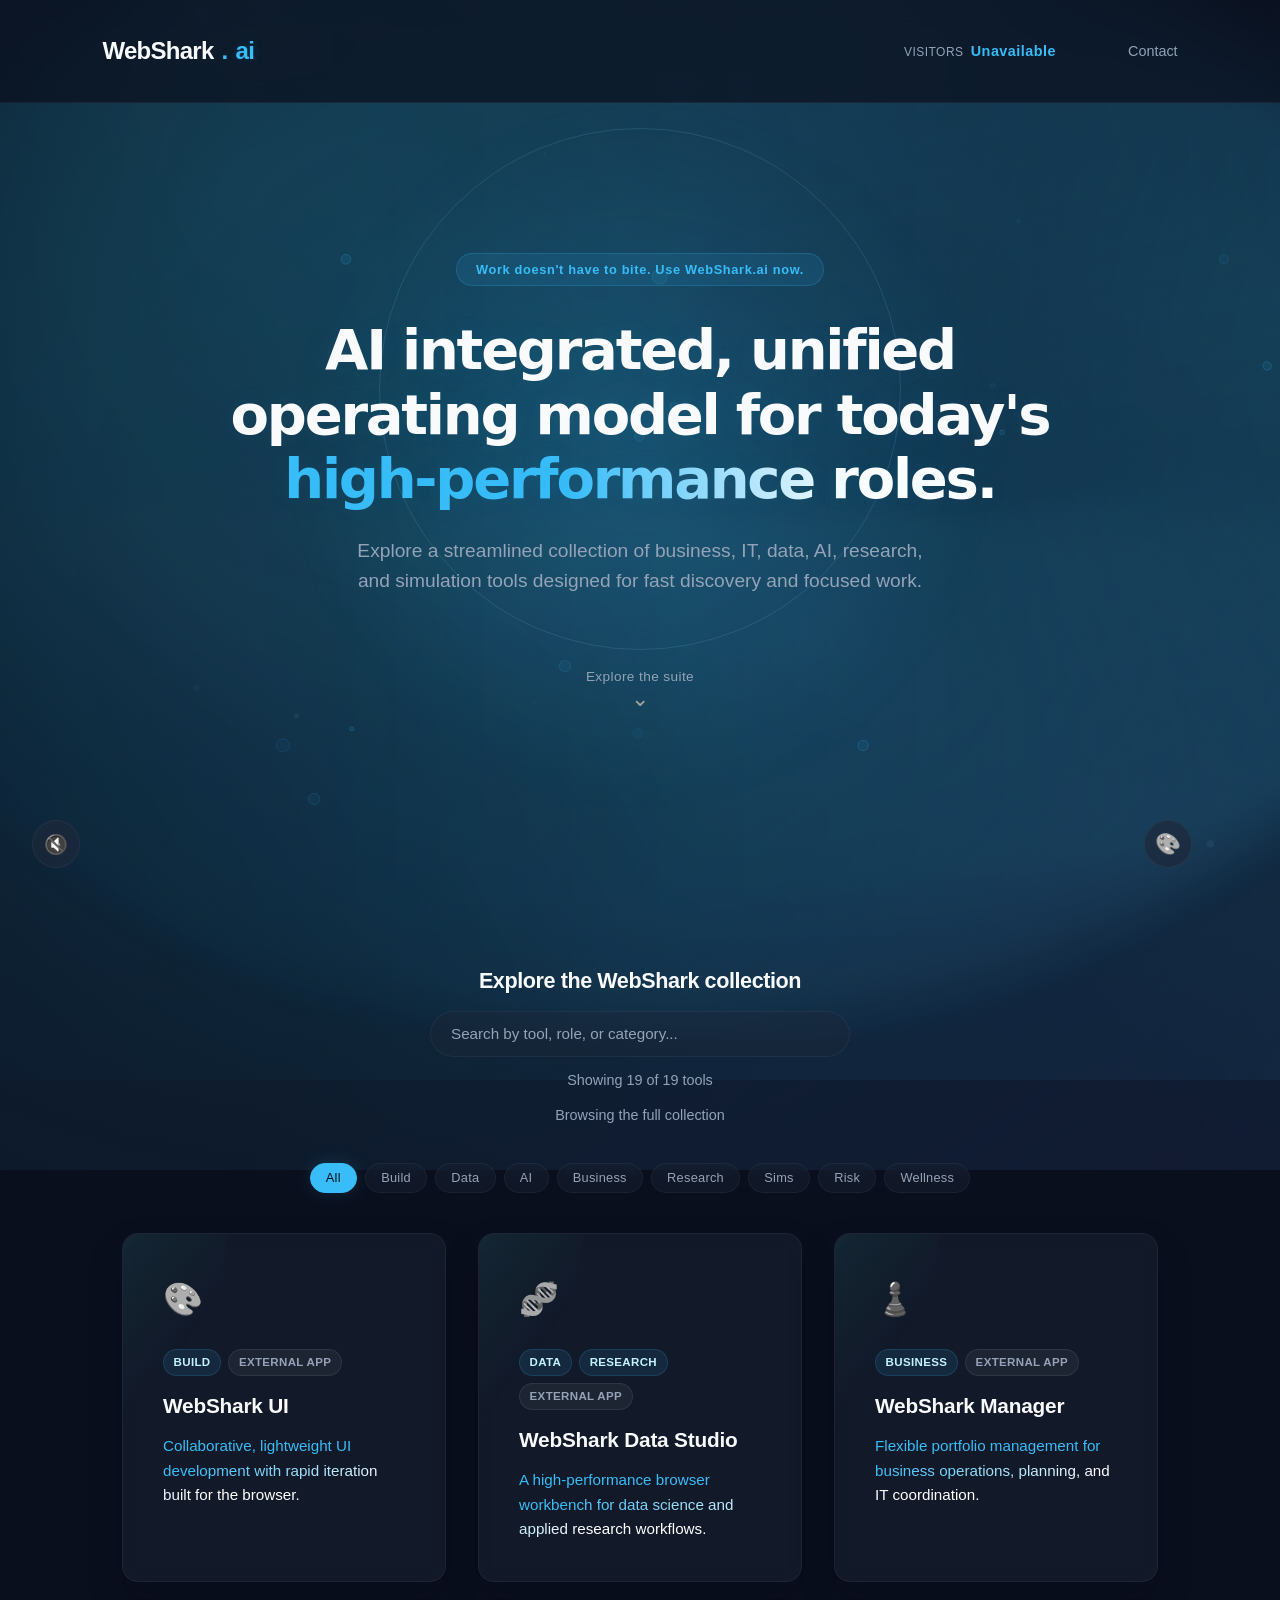
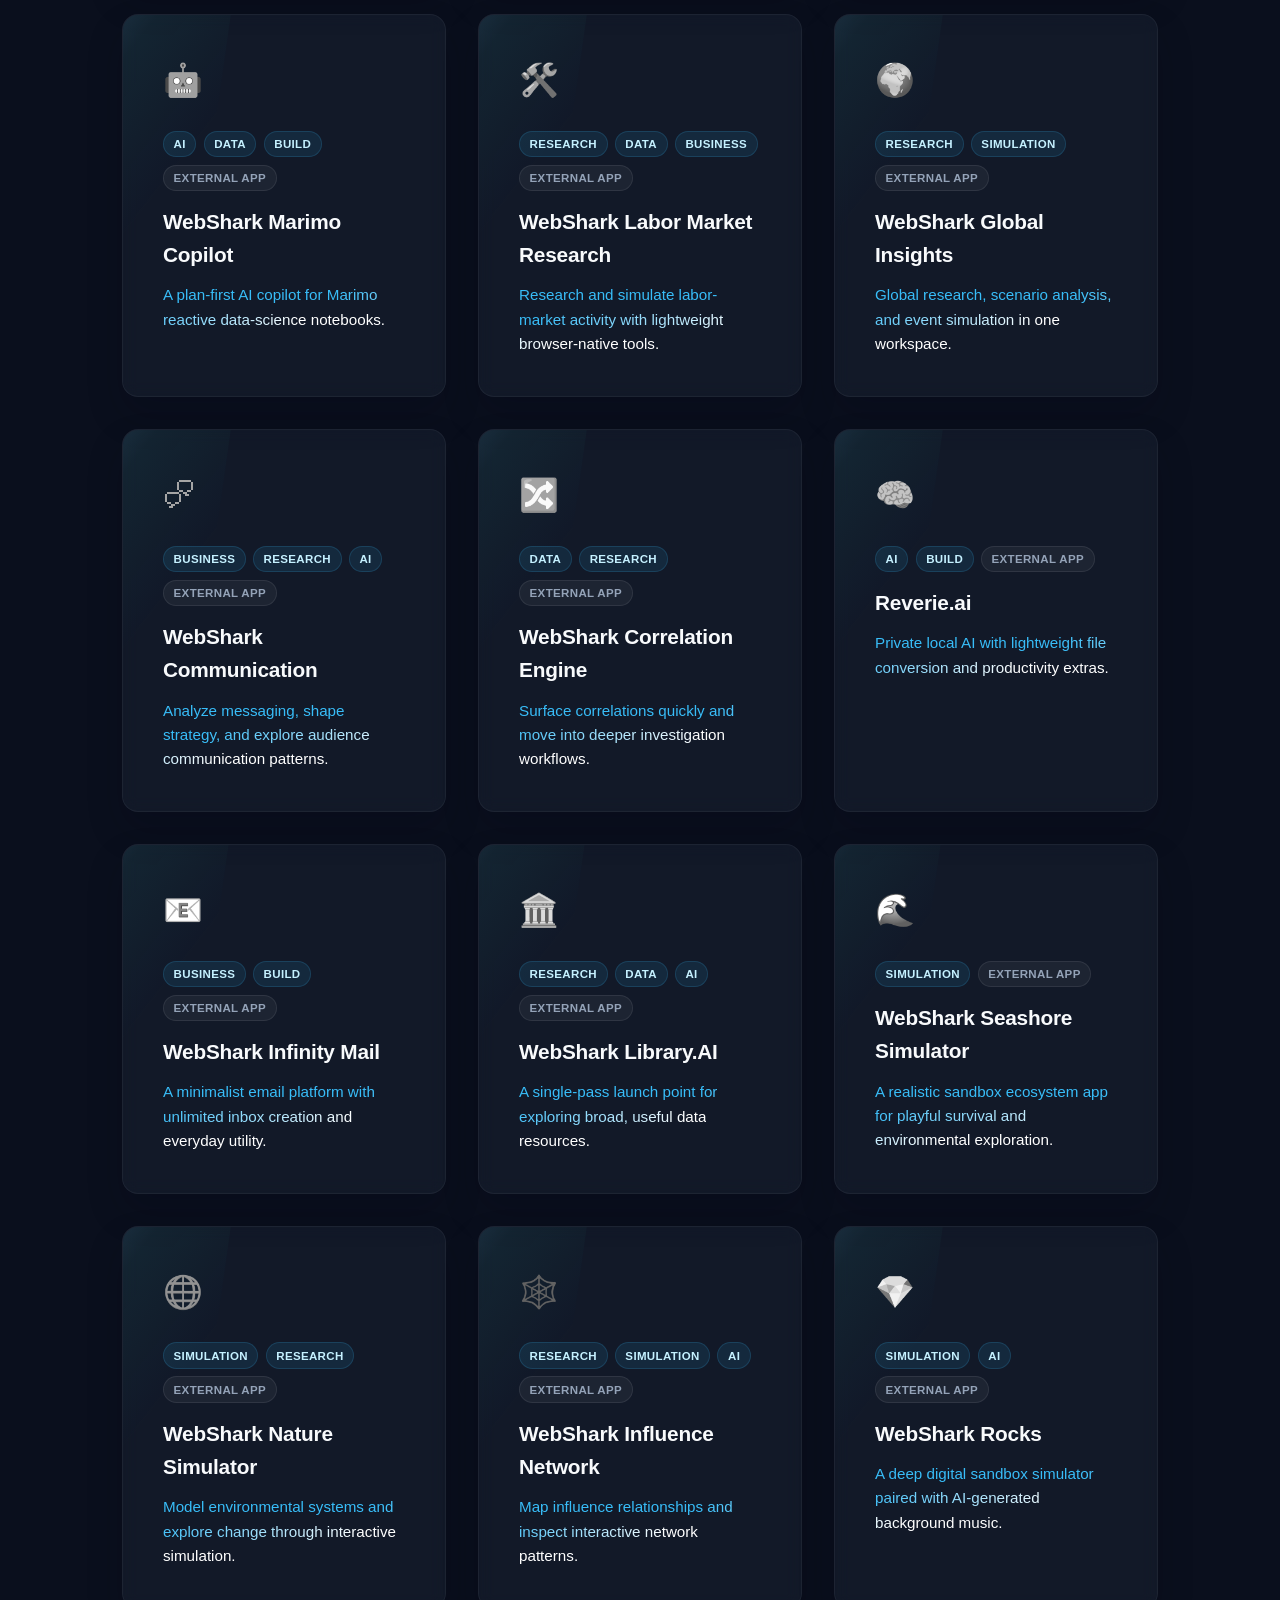
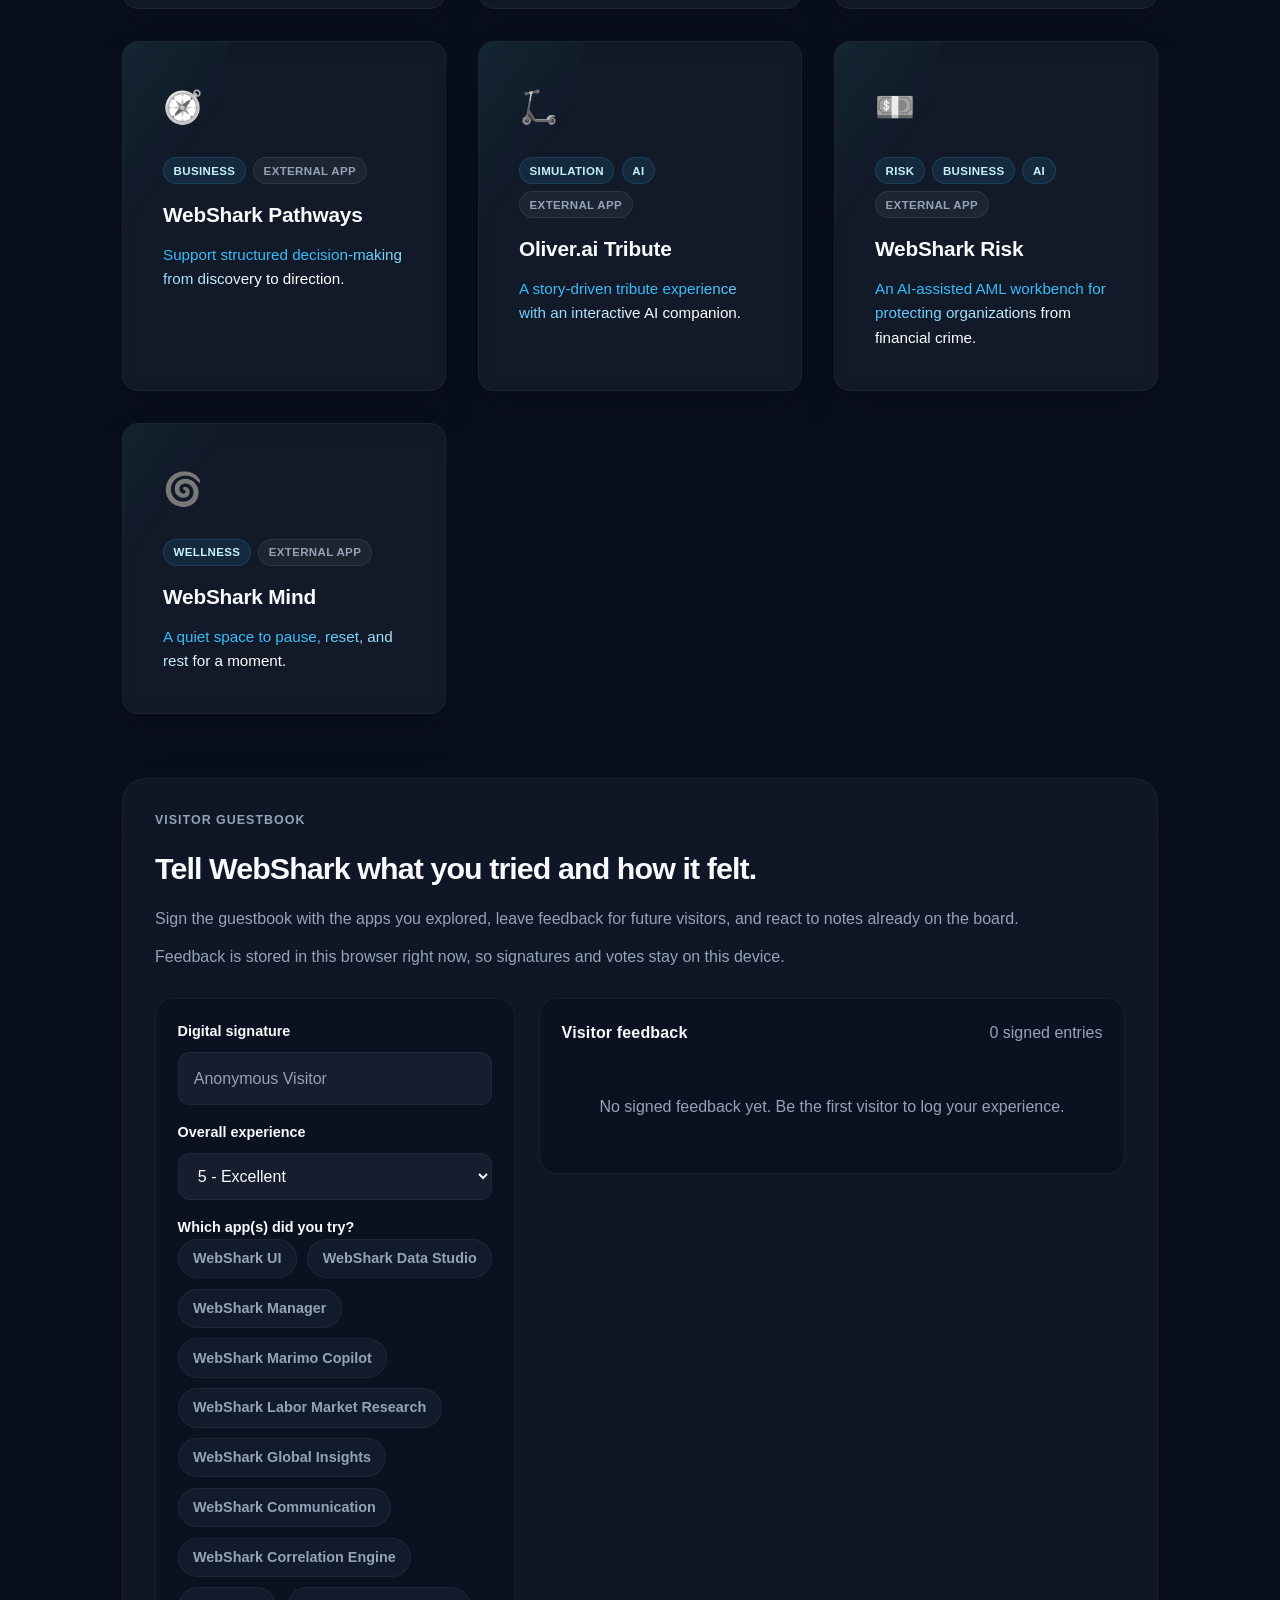
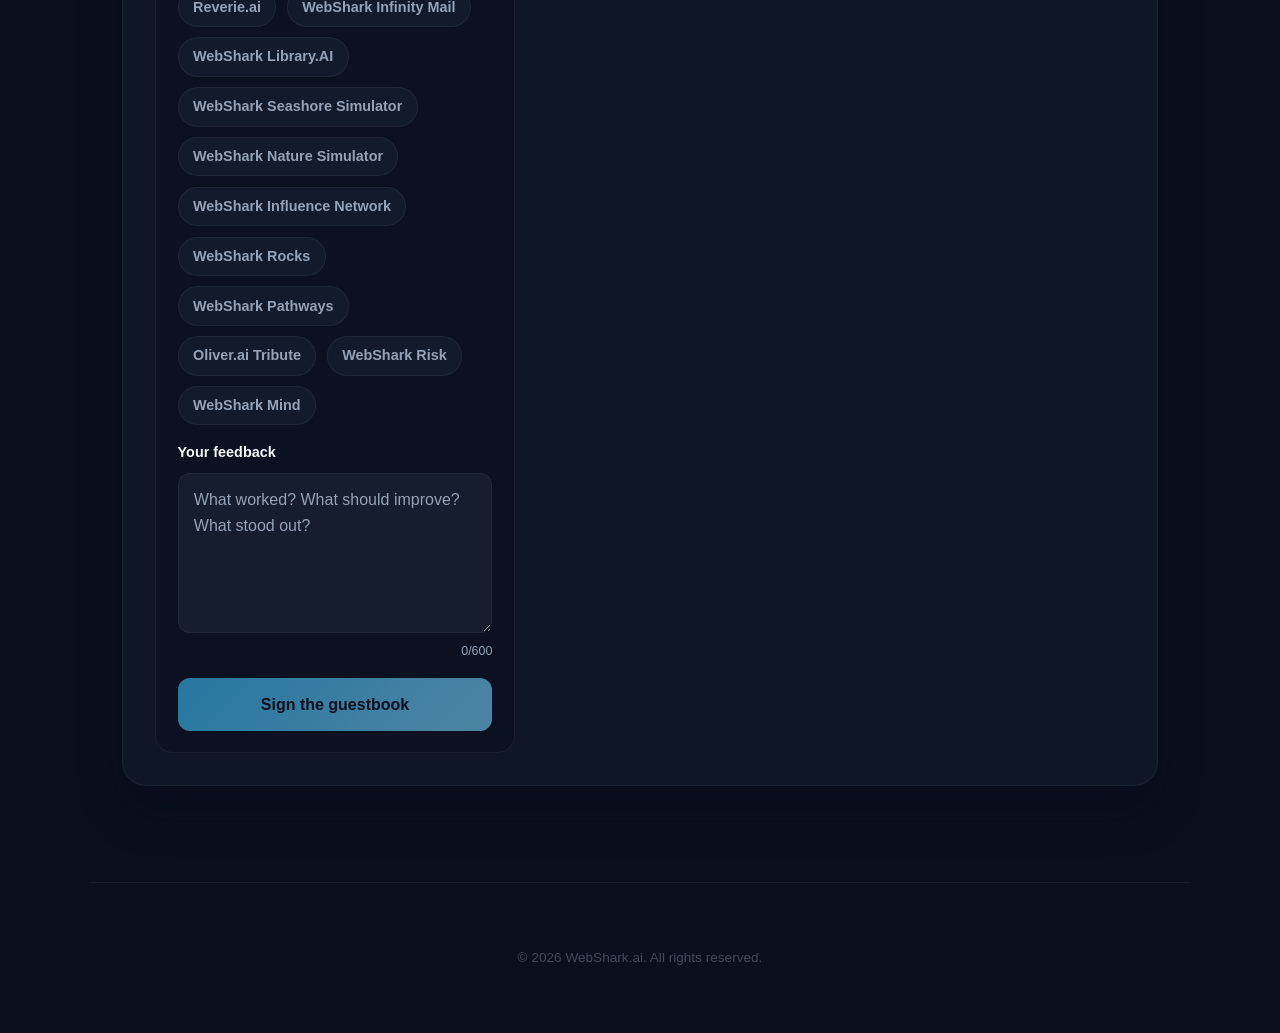
==== commit dda14225: "Update links from colesr to sagexmeta" ====
--- a/index.html
+++ b/index.html
@@ -70,55 +70,55 @@
 
             <p class="suite-empty-state" id="suite-empty-state" hidden>Even a shark comes up empty-handed sometimes 🦈 — try a different search.</p>
 
-            <a href="https://colesr.github.io/WebSharkUI/" class="card reveal" data-tags="build">
+            <a href="https://sagexmeta.github.io/WebSharkUI/" class="card reveal" data-tags="build">
                 <div class="card-icon">🎨</div>
                 <h3>WebShark UI</h3>
                 <p><span class="shimmer-word">Collaborative, lightweight UI development with rapid iteration built for the browser.</span></p>
             </a>
 
-            <a href="https://colesr.github.io/WebSharkDataStudio/" class="card reveal" data-tags="data research">
+            <a href="https://sagexmeta.github.io/WebSharkDataStudio/" class="card reveal" data-tags="data research">
                 <div class="card-icon">🧬</div>
                 <h3>WebShark Data Studio</h3>
                 <p><span class="shimmer-word">A high-performance browser workbench for data science and applied research workflows.</span></p>
             </a>
 
-            <a href="https://colesr.github.io/WebShark-Manager/" class="card reveal" data-tags="business">
+            <a href="https://sagexmeta.github.io/WebShark-Manager/" class="card reveal" data-tags="business">
                 <div class="card-icon">♟️</div>
                 <h3>WebShark Manager</h3>
                 <p><span class="shimmer-word">Flexible portfolio management for business operations, planning, and IT coordination.</span></p>
             </a>
 
-            <a href="https://github.com/colesr/WebShark-Marimo-Copilot" class="card reveal" data-tags="ai data build">
+            <a href="https://github.com/sagexmeta/WebShark-Marimo-Copilot" class="card reveal" data-tags="ai data build">
                 <div class="card-icon">🤖</div>
                 <h3>WebShark Marimo Copilot</h3>
                 <p><span class="shimmer-word">A plan-first AI copilot for Marimo reactive data-science notebooks.</span></p>
             </a>
 
-            <a href="https://colesr.github.io/WebShark-LaborMarketSuite/" class="card reveal" data-tags="research data business">
+            <a href="https://sagexmeta.github.io/WebShark-LaborMarketSuite/" class="card reveal" data-tags="research data business">
                 <div class="card-icon">🛠️</div>
                 <h3>WebShark Labor Market Research</h3>
                 <p><span class="shimmer-word">Research and simulate labor-market activity with lightweight browser-native tools.</span></p>
             </a>
 
-            <a href="https://colesr-insight-engine-docker.hf.space" class="card reveal" data-tags="research sim">
+            <a href="https://sagexmeta-insight-engine-docker.hf.space" class="card reveal" data-tags="research sim">
                 <div class="card-icon">🌍</div>
                 <h3>WebShark Global Insights</h3>
                 <p><span class="shimmer-word">Global research, scenario analysis, and event simulation in one workspace.</span></p>
             </a>
 
-            <a href="https://colesr.github.io/WebShark-Communication-Strategy/" class="card reveal" data-tags="business research ai">
+            <a href="https://sagexmeta.github.io/WebShark-Communication-Strategy/" class="card reveal" data-tags="business research ai">
                 <div class="card-icon">🗪</div>
                 <h3>WebShark Communication</h3>
                 <p><span class="shimmer-word">Analyze messaging, shape strategy, and explore audience communication patterns.</span></p>
             </a>
 
-            <a href="https://colesr.github.io/Corr.ai/" class="card reveal" data-tags="data research">
+            <a href="https://sagexmeta.github.io/Corr.ai/" class="card reveal" data-tags="data research">
                 <div class="card-icon">🔀</div>
                 <h3>WebShark Correlation Engine</h3>
                 <p><span class="shimmer-word">Surface correlations quickly and move into deeper investigation workflows.</span></p>
             </a>
 
-            <a href="https://colesr.github.io/reverie/" class="card reveal" data-tags="ai build">
+            <a href="https://sagexmeta.github.io/reverie/" class="card reveal" data-tags="ai build">
                 <div class="card-icon">🧠</div>
                 <h3>Reverie.ai</h3>
                 <p><span class="shimmer-word">Private local AI with lightweight file conversion and productivity extras.</span></p>
@@ -130,55 +130,55 @@
                 <p><span class="shimmer-word">A minimalist email platform with unlimited inbox creation and everyday utility.</span></p>
             </a>
 
-            <a href="https://colesr.github.io/WebShark-Library-AI/" class="card reveal" data-tags="research data ai">
+            <a href="https://sagexmeta.github.io/WebShark-Library-AI/" class="card reveal" data-tags="research data ai">
                 <div class="card-icon">🏛️</div>
                 <h3>WebShark Library.AI</h3>
                 <p><span class="shimmer-word">A single-pass launch point for exploring broad, useful data resources.</span></p>
             </a>
 
-            <a href="https://colesr.github.io/thesea/" class="card reveal" data-tags="sim">
+            <a href="https://sagexmeta.github.io/thesea/" class="card reveal" data-tags="sim">
                 <div class="card-icon">🌊</div>
                 <h3>WebShark Seashore Simulator</h3>
                 <p><span class="shimmer-word">A realistic sandbox ecosystem app for playful survival and environmental exploration.</span></p>
             </a>
 
-            <a href="https://colesr.github.io/RTH.db/" class="card reveal" data-tags="sim research">
+            <a href="https://sagexmeta.github.io/RTH.db/" class="card reveal" data-tags="sim research">
                 <div class="card-icon">🌐</div>
                 <h3>WebShark Nature Simulator</h3>
                 <p><span class="shimmer-word">Model environmental systems and explore change through interactive simulation.</span></p>
             </a>
 
-            <a href="https://colesr.github.io/ArtistInfluence.ai/" class="card reveal" data-tags="research sim ai">
+            <a href="https://sagexmeta.github.io/ArtistInfluence.ai/" class="card reveal" data-tags="research sim ai">
                 <div class="card-icon">🕸️</div>
                 <h3>WebShark Influence Network</h3>
                 <p><span class="shimmer-word">Map influence relationships and inspect interactive network patterns.</span></p>
             </a>
 
-            <a href="https://colesr.github.io/rocks/" class="card reveal" data-tags="sim ai">
+            <a href="https://sagexmeta.github.io/rocks/" class="card reveal" data-tags="sim ai">
                 <div class="card-icon">💎</div>
                 <h3>WebShark Rocks</h3>
                 <p><span class="shimmer-word">A deep digital sandbox simulator paired with AI-generated background music.</span></p>
             </a>
 
-            <a href="https://colesr.github.io/WebSharkPathways/" class="card reveal" data-tags="business">
+            <a href="https://sagexmeta.github.io/WebSharkPathways/" class="card reveal" data-tags="business">
                 <div class="card-icon">🧭</div>
                 <h3>WebShark Pathways</h3>
                 <p><span class="shimmer-word">Support structured decision-making from discovery to direction.</span></p>
             </a>
 
-            <a href="https://colesr.github.io/Oliver.AI/" class="card reveal" data-tags="sim ai">
+            <a href="https://sagexmeta.github.io/Oliver.AI/" class="card reveal" data-tags="sim ai">
                 <div class="card-icon">🛴</div>
                 <h3>Oliver.ai Tribute</h3>
                 <p><span class="shimmer-word">A story-driven tribute experience with an interactive AI companion.</span></p>
             </a>
 
-            <a href="https://colesr.github.io/WebShark-Risk/" class="card reveal" data-tags="risk business ai">
+            <a href="https://sagexmeta.github.io/WebShark-Risk/" class="card reveal" data-tags="risk business ai">
                 <div class="card-icon">💵</div>
                 <h3>WebShark Risk</h3>
                 <p><span class="shimmer-word">An AI-assisted AML workbench for protecting organizations from financial crime.</span></p>
             </a>
 
-            <a href="https://colesr.github.io/WebShark-Mind/" class="card reveal" data-tags="wellness">
+            <a href="https://sagexmeta.github.io/WebShark-Mind/" class="card reveal" data-tags="wellness">
                 <div class="card-icon">🌀</div>
                 <h3>WebShark Mind</h3>
                 <p><span class="shimmer-word">A quiet space to pause, reset, and rest for a moment.</span></p>
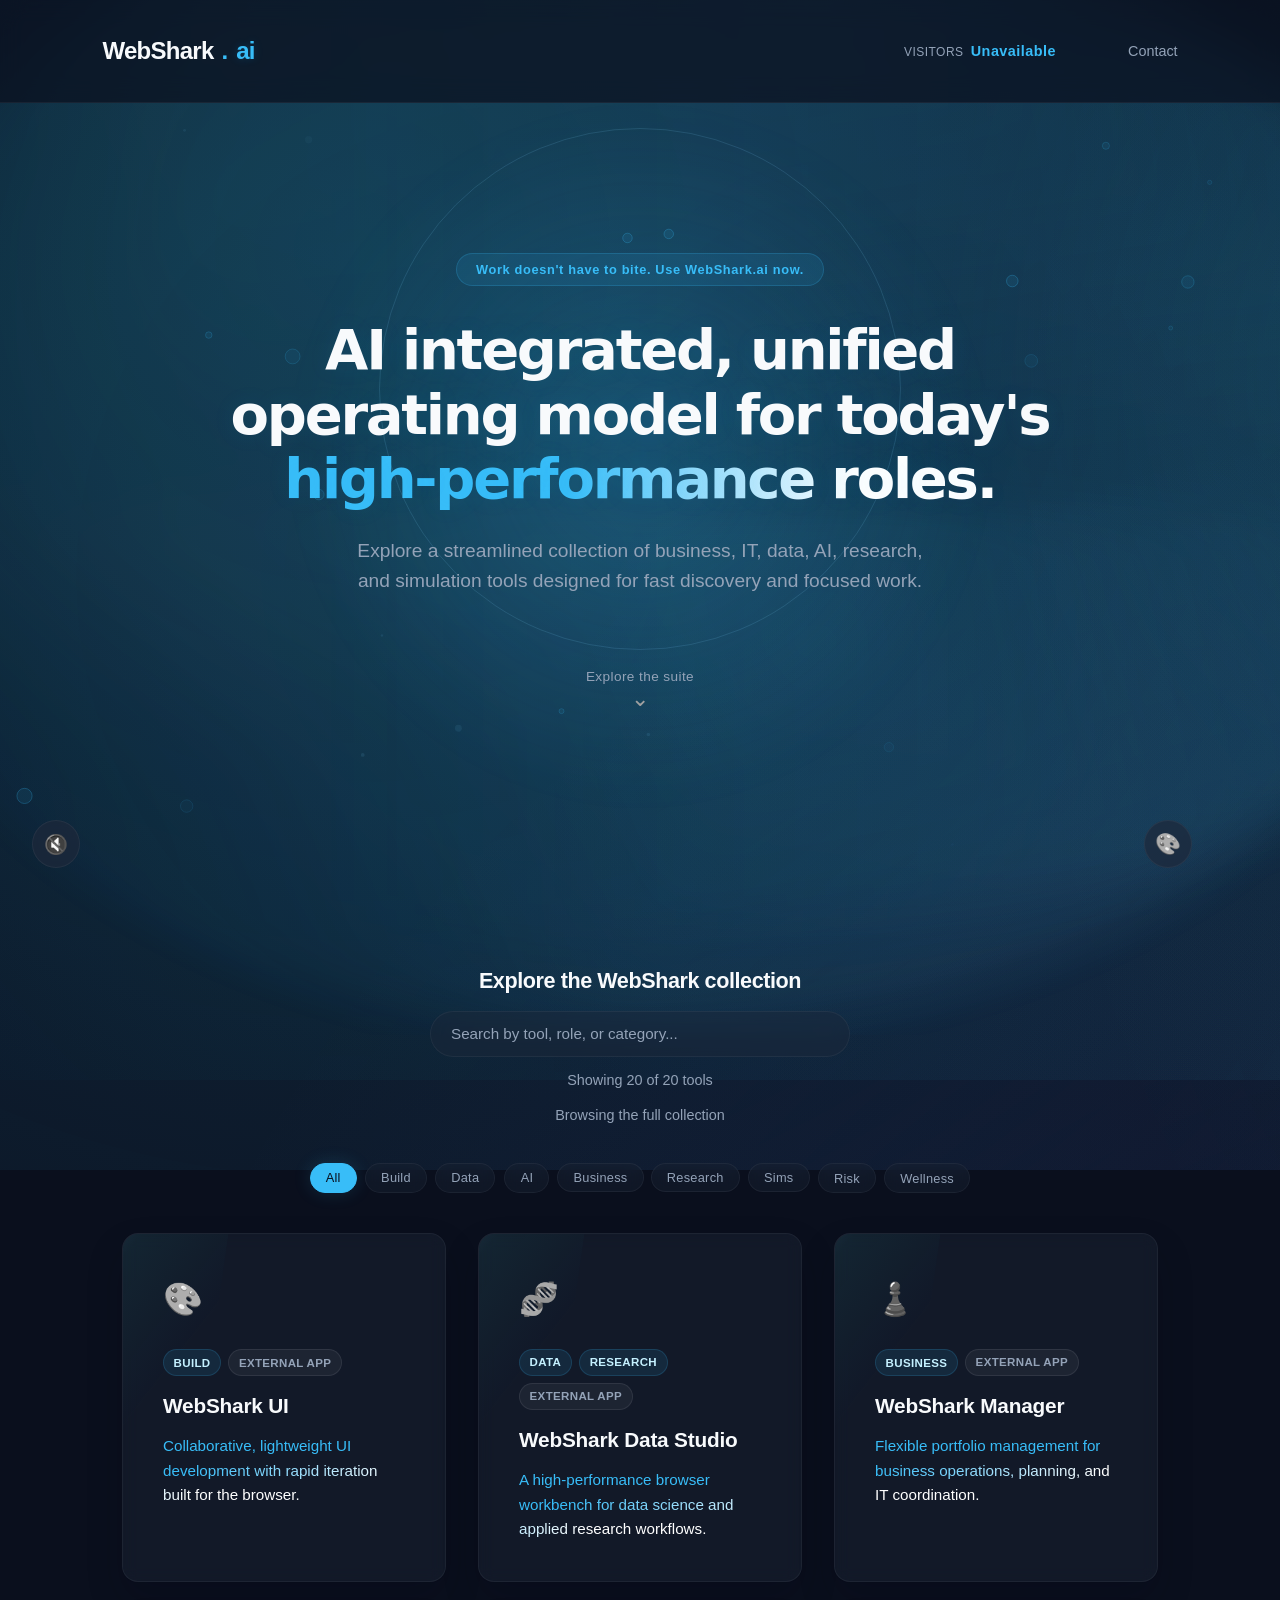
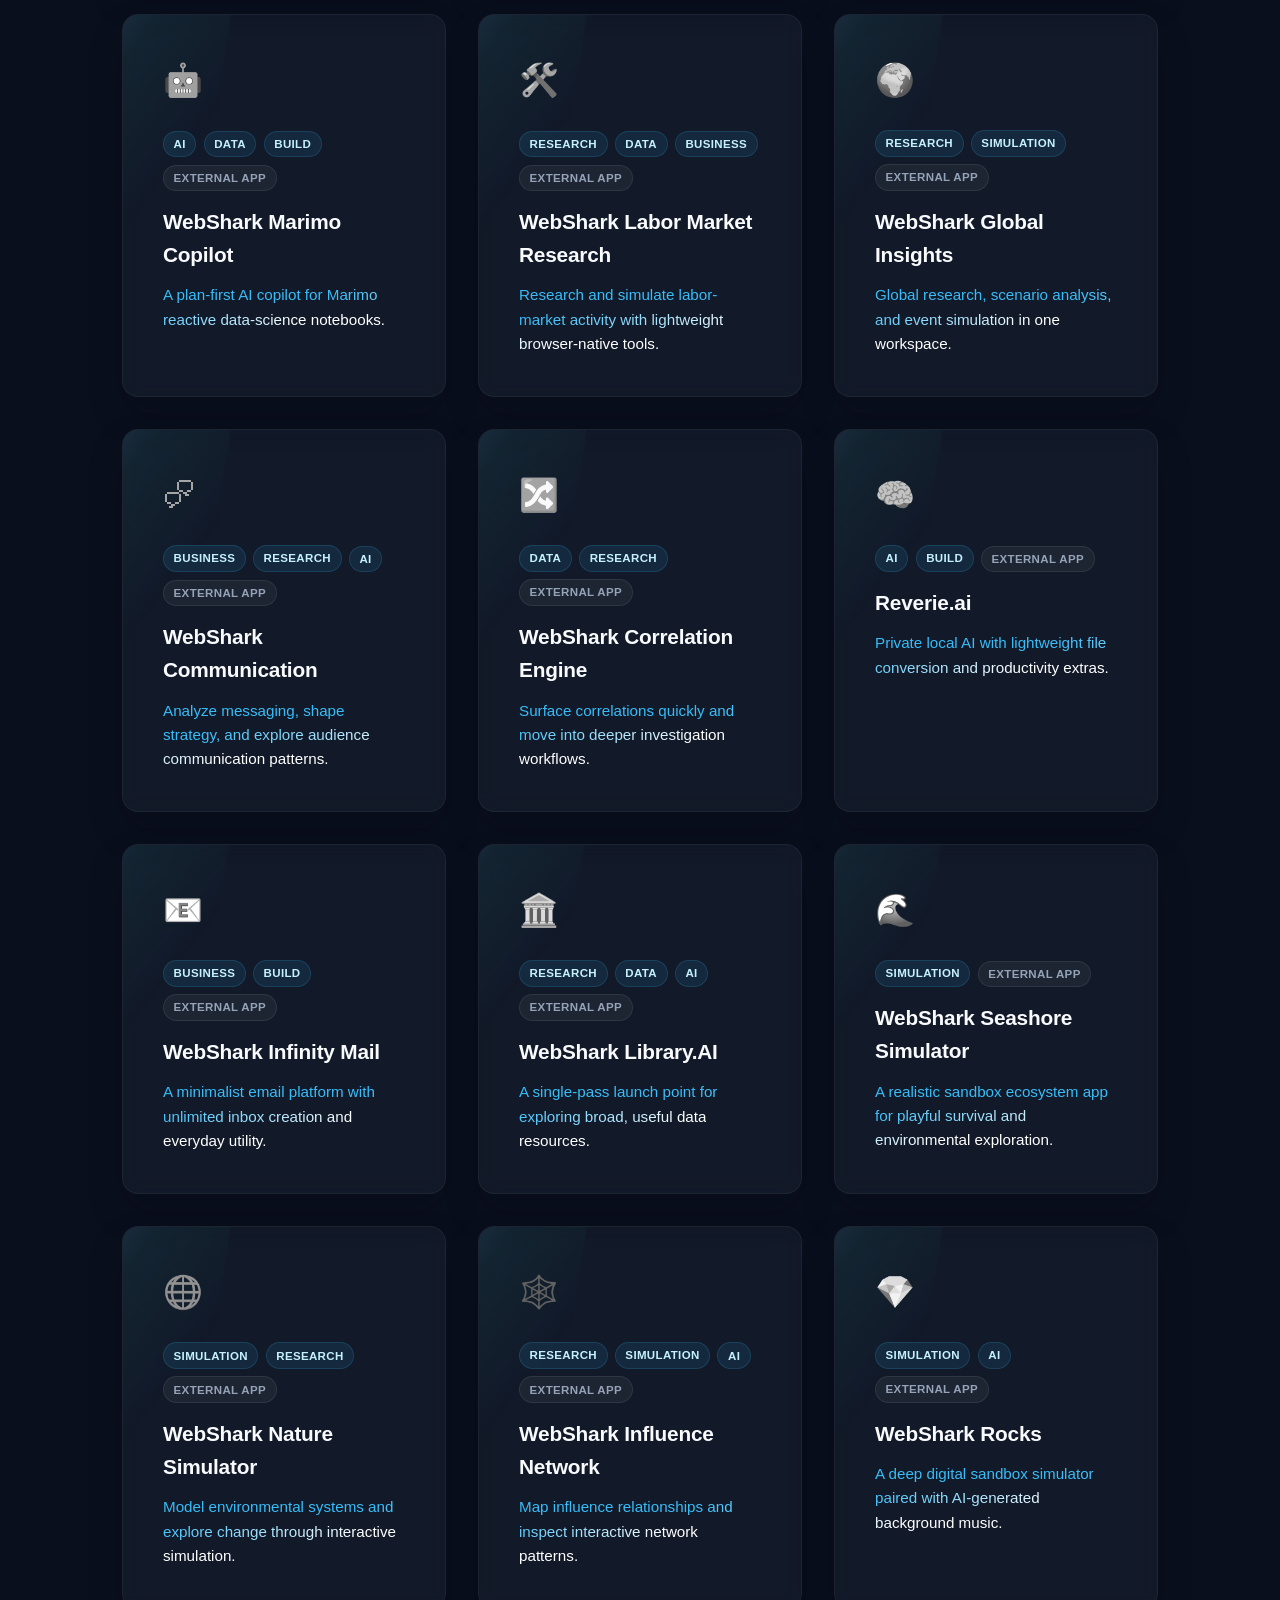
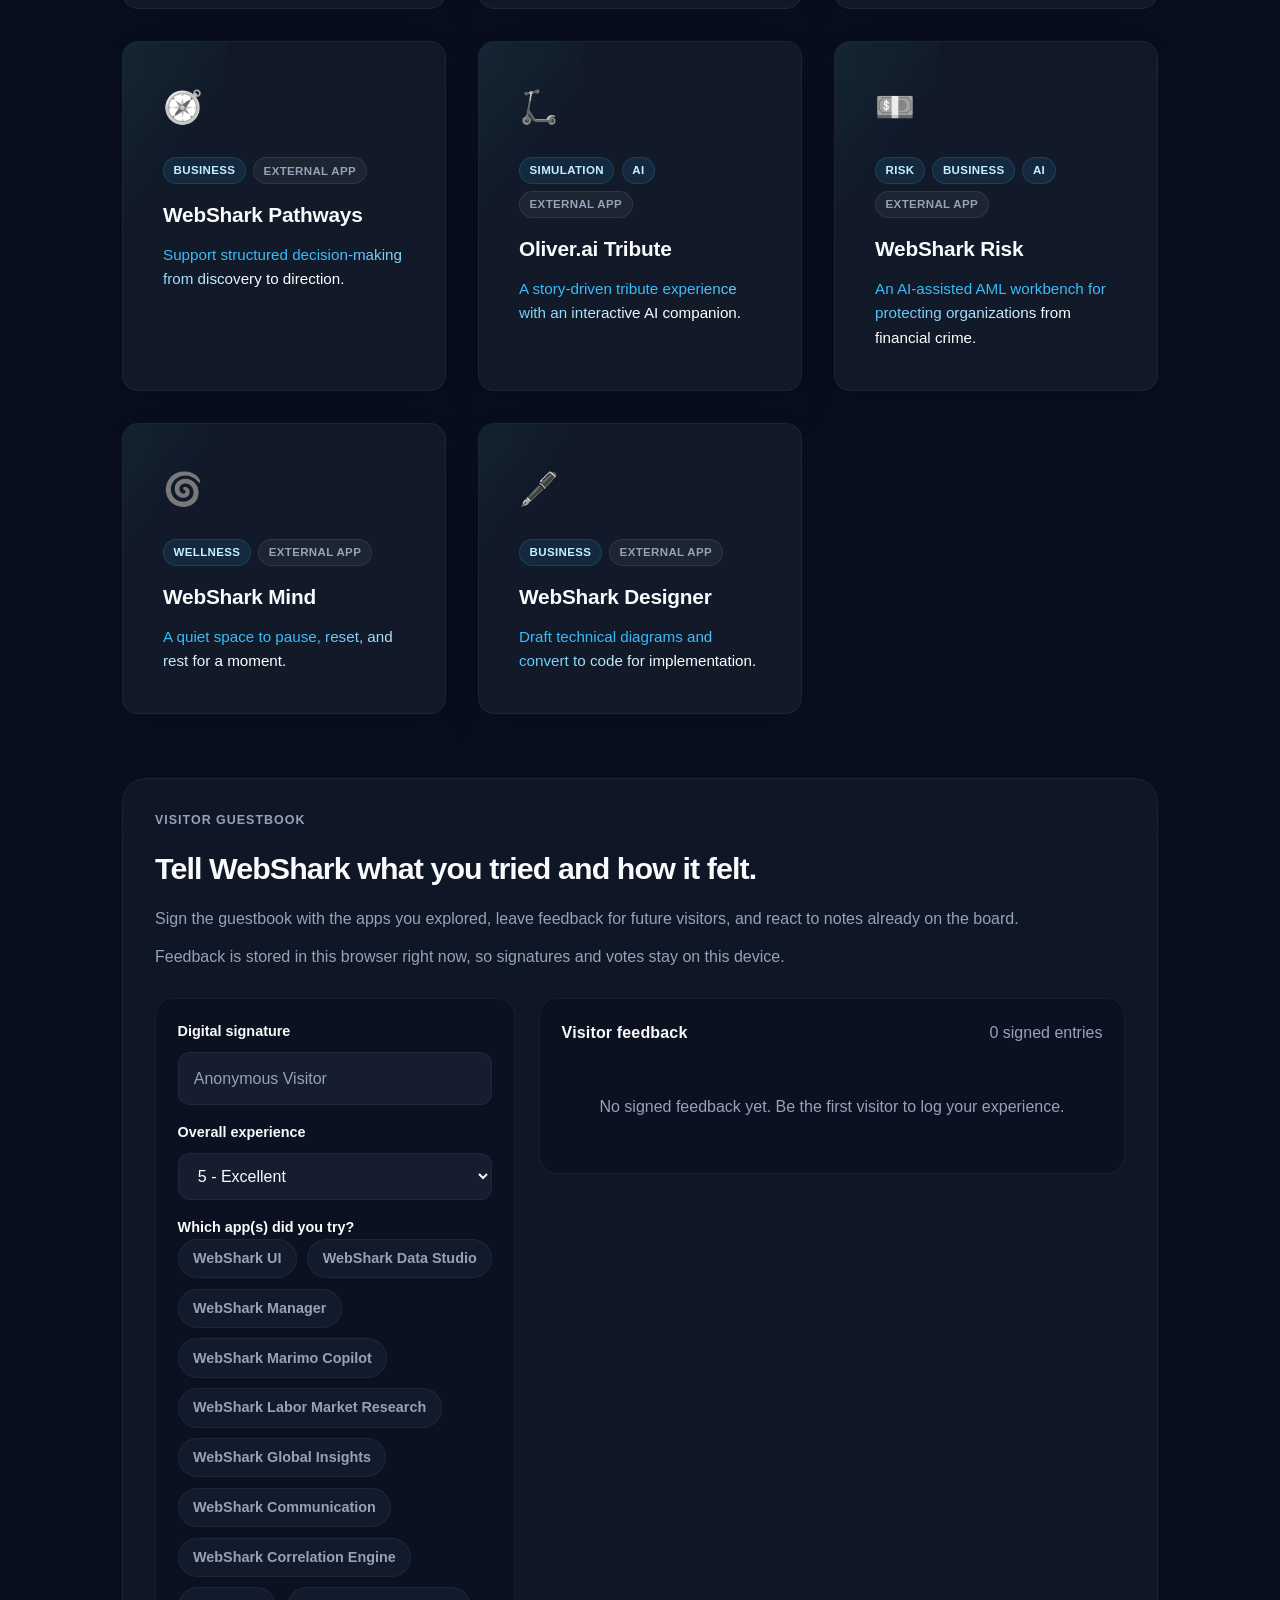
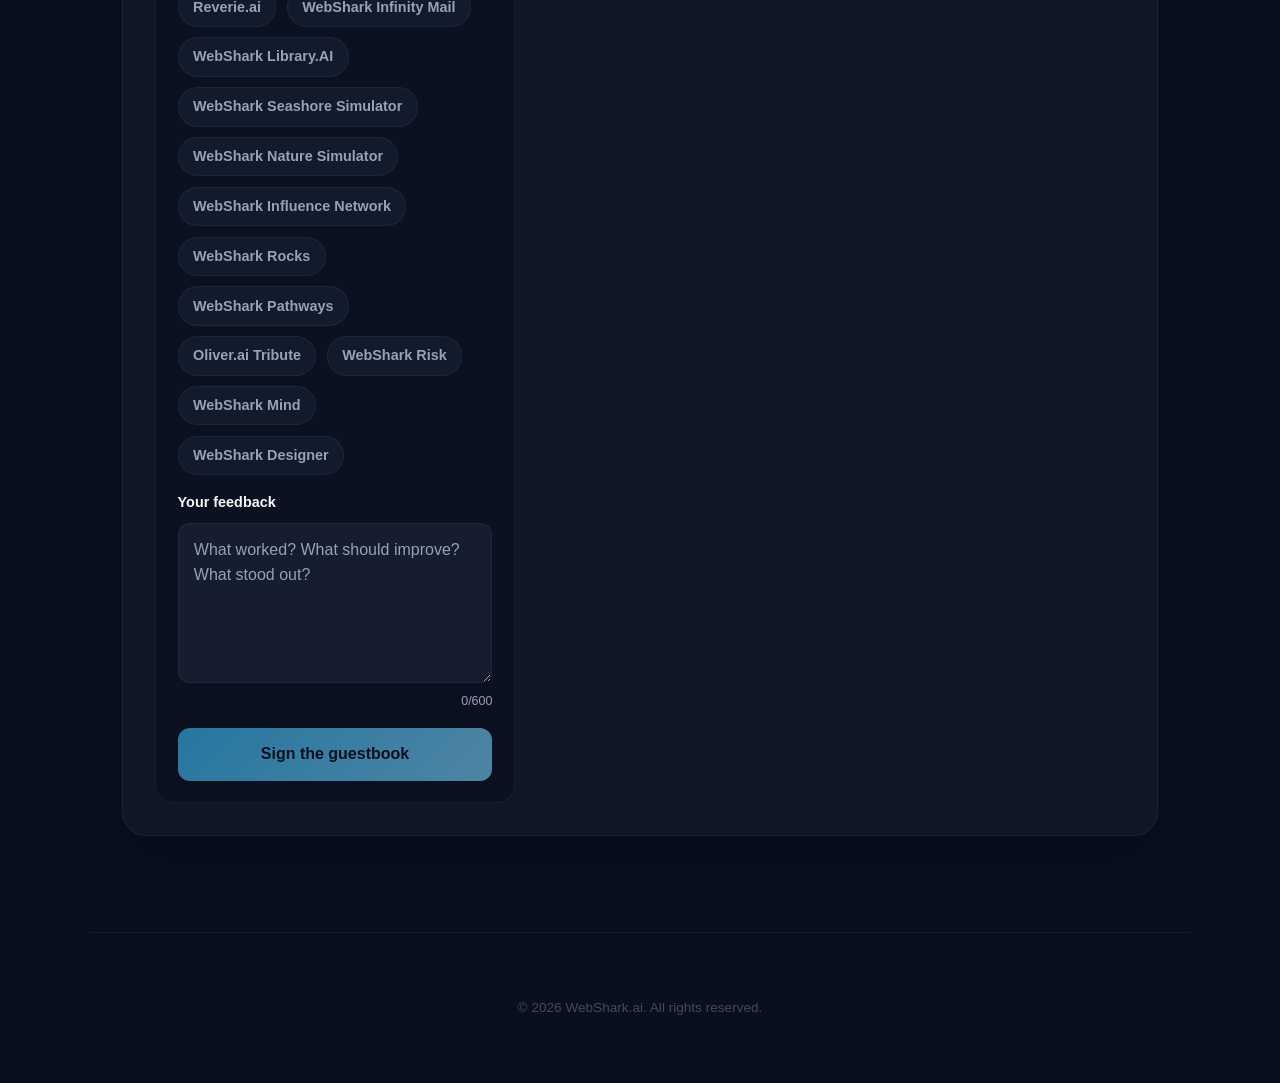
==== commit 0a676365: "Add WebShark Designer card to index.html" ====
--- a/index.html
+++ b/index.html
@@ -183,6 +183,15 @@
                 <h3>WebShark Mind</h3>
                 <p><span class="shimmer-word">A quiet space to pause, reset, and rest for a moment.</span></p>
             </a>
+
+            <a href="https://sagexmeta.github.io/WebShark-Designer/" class="card reveal" data-tags="business">
+                <div class="card-icon">🖋️</div>
+                <h3>WebShark Designer</h3>
+                <p><span class="shimmer-word">Draft technical diagrams and convert to code for implementation.</span></p>
+            </a>
+
+
+            
         </section>
 
         <section class="feedback-harbor reveal" id="feedback" aria-labelledby="feedback-title">
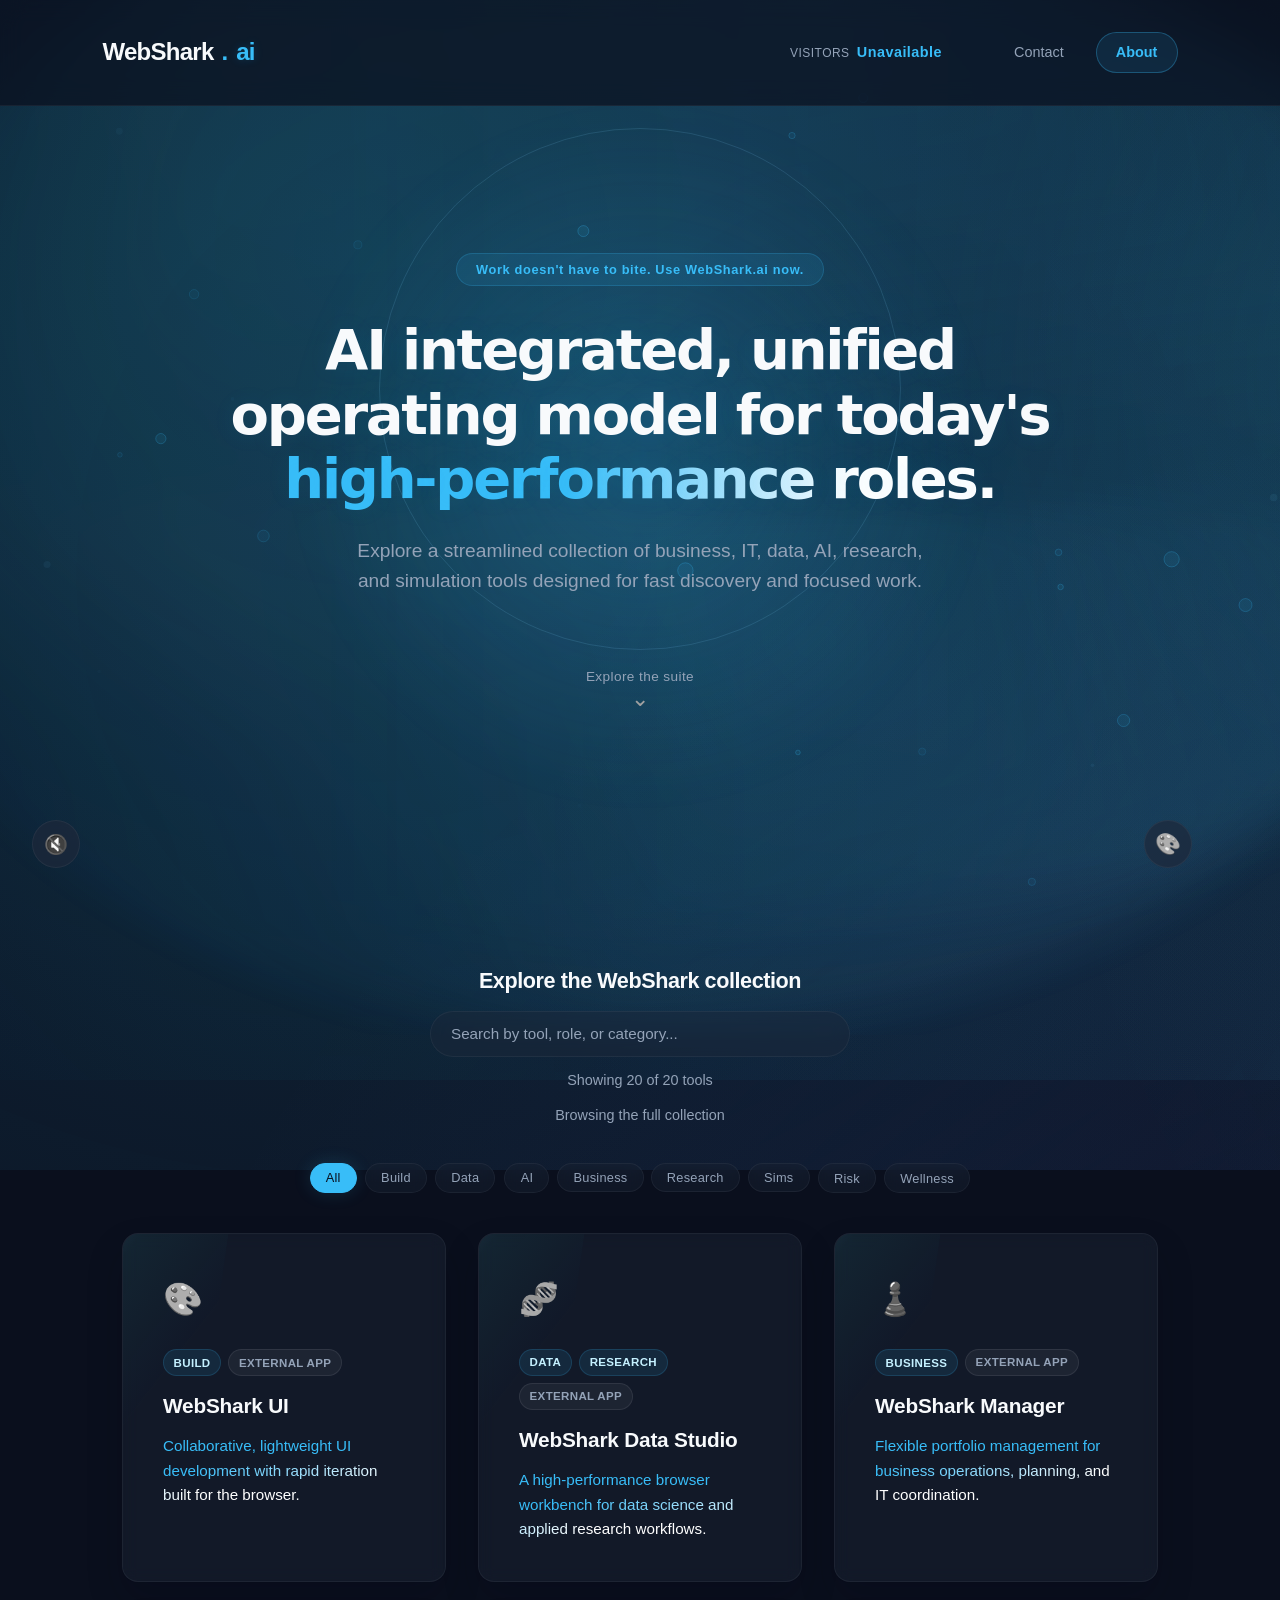
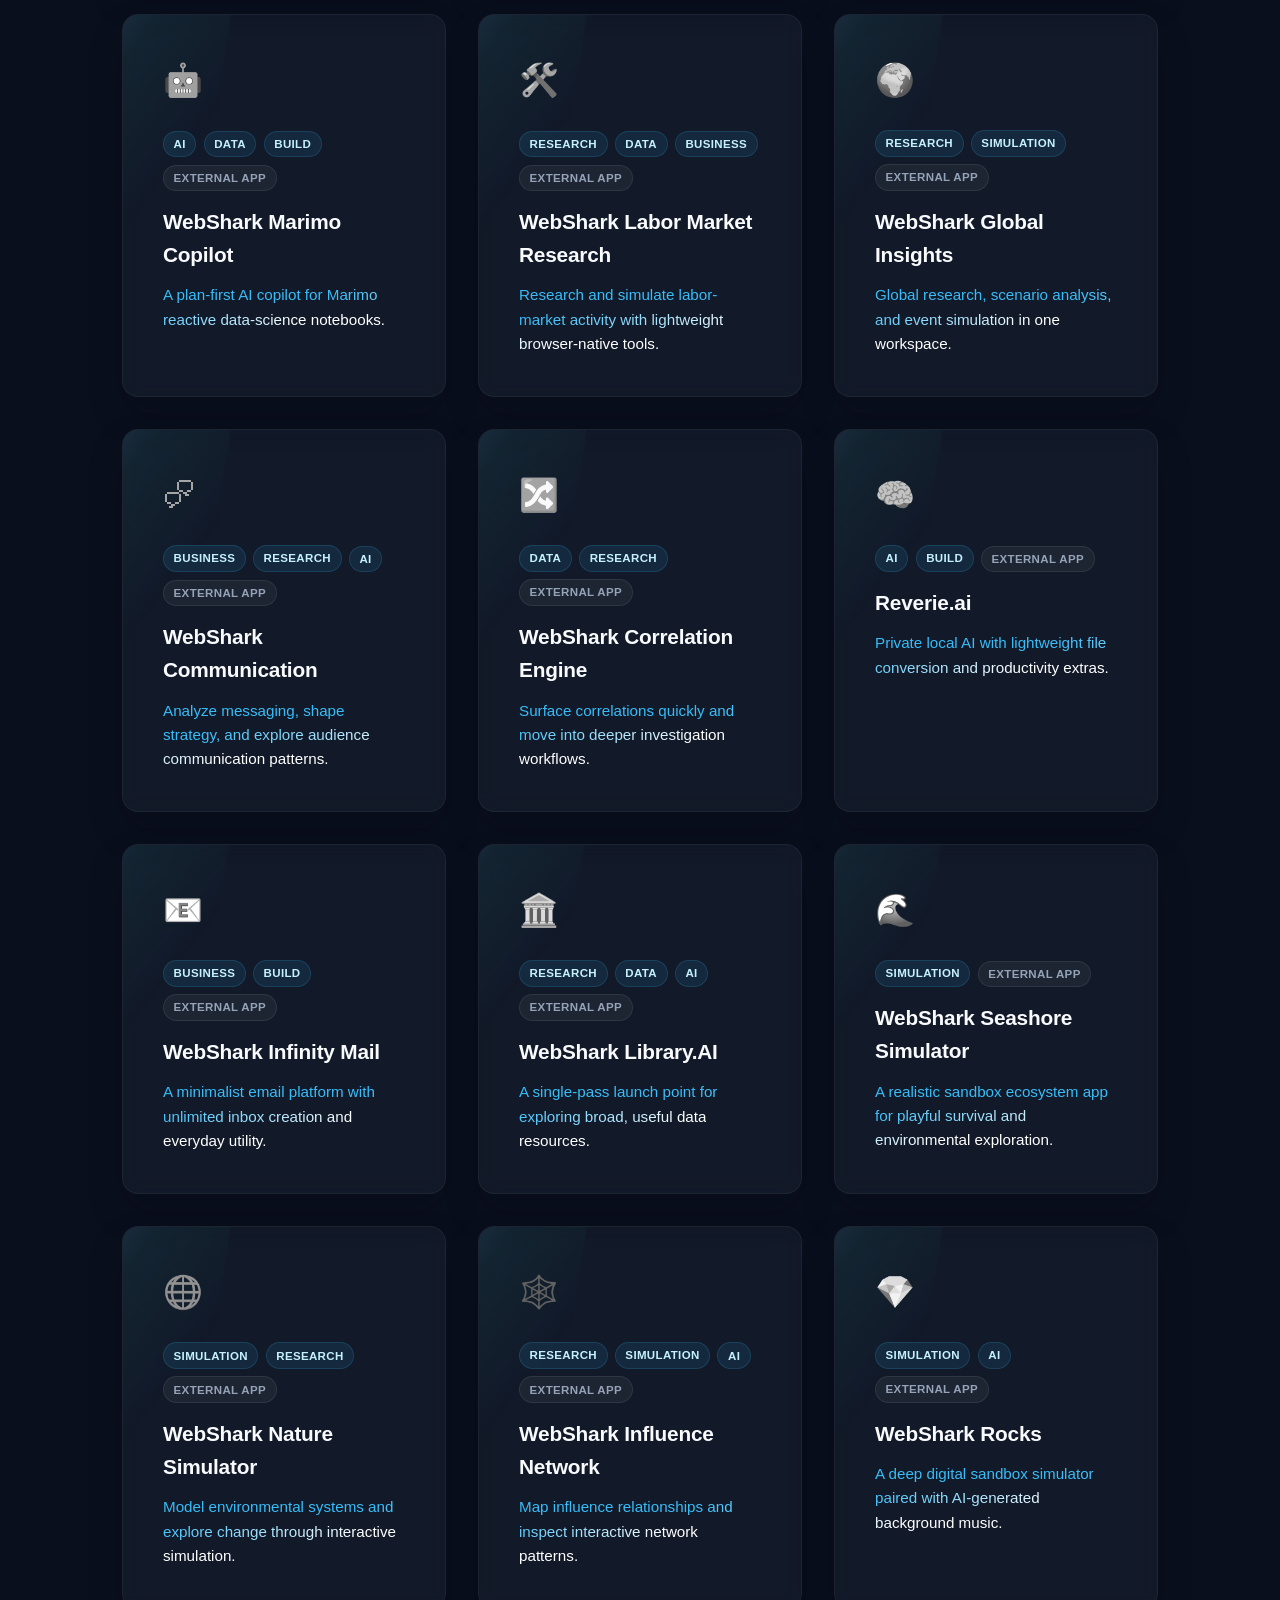
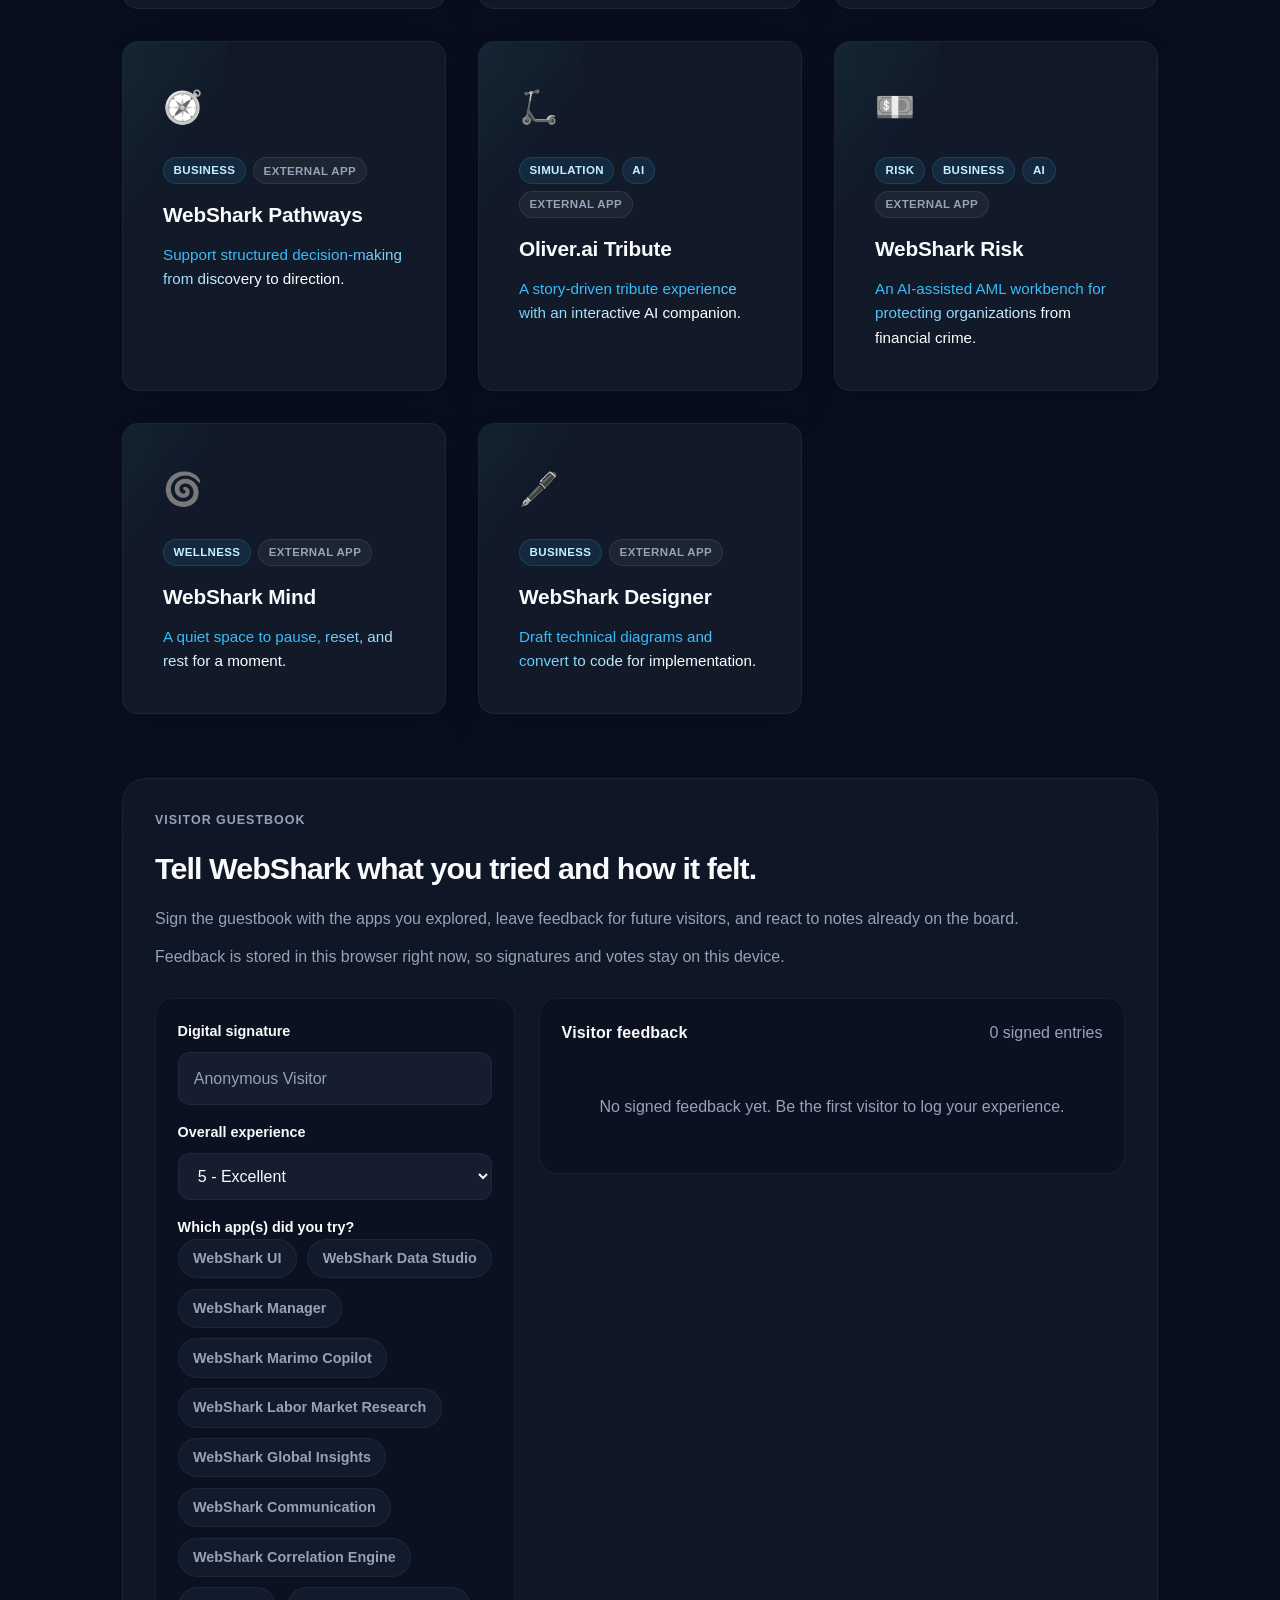
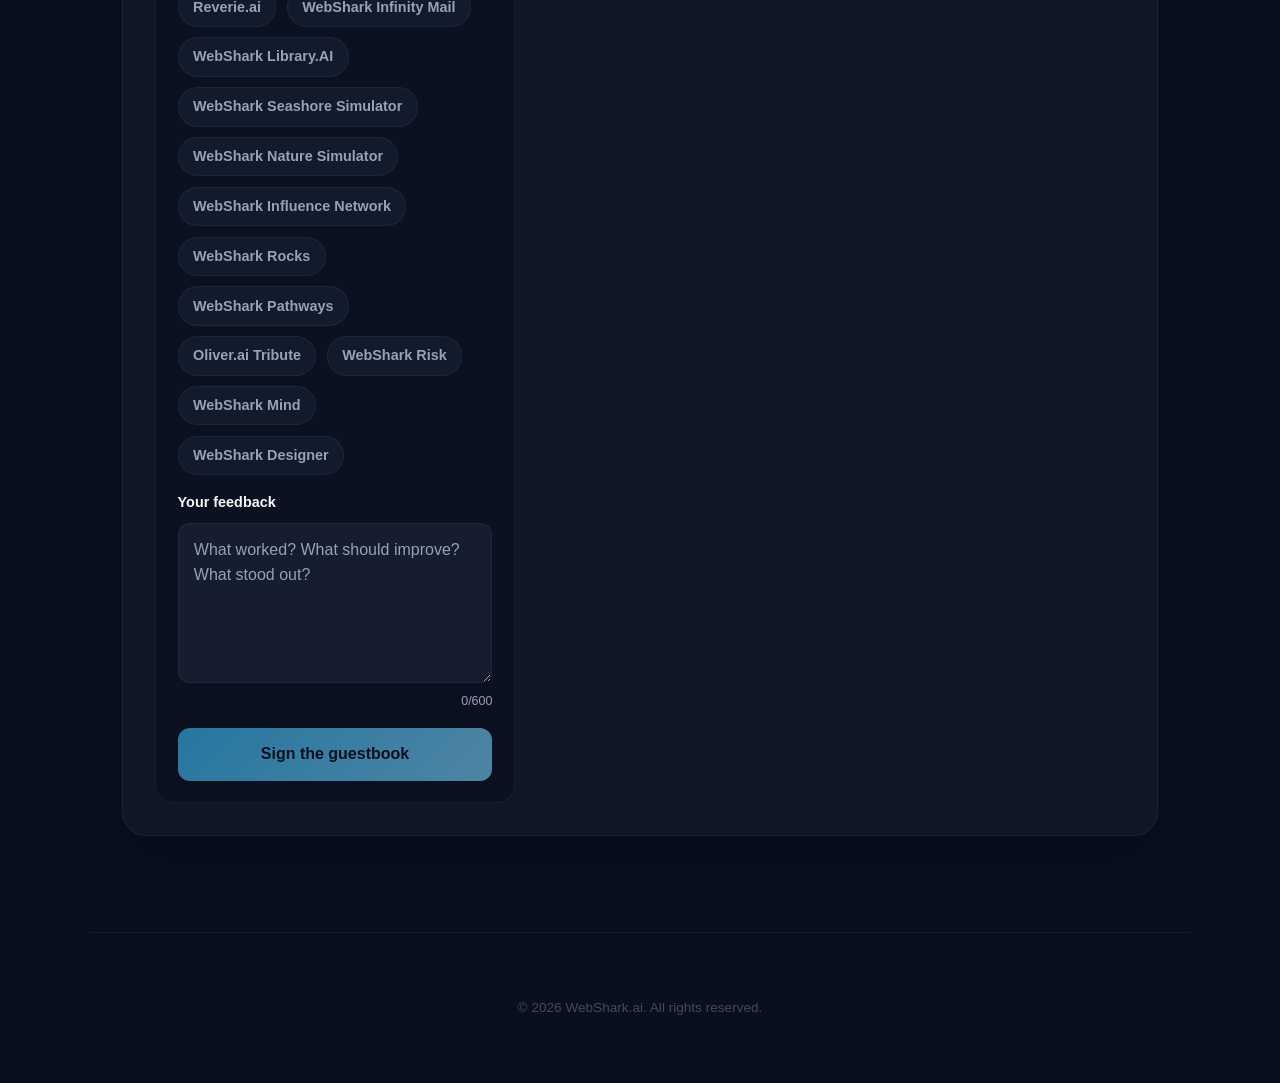
==== commit 854c8f95: "Add link to about.css and About page" ====
--- a/index.html
+++ b/index.html
@@ -7,6 +7,7 @@
     <meta http-equiv="Content-Security-Policy" content="default-src 'self'; script-src 'self' https://www.youtube.com https://s.ytimg.com; style-src 'self' 'unsafe-inline'; img-src 'self' data: https:; connect-src 'self' https://api.counterapi.dev; frame-src https://www.youtube.com; media-src https:; font-src 'self' https: data:; object-src 'none'; base-uri 'self'; form-action 'self';">
     <title>WebShark | High-performance, lightweight, forever-free business, IT, and data management suite</title>
     <link rel="stylesheet" href="styles.css">
+    <link rel="stylesheet" href="about.css">
 </head>
 <body>
     <div id="custom-shark-cursor" aria-hidden="true">🦈</div>
@@ -26,6 +27,7 @@
             <nav>
                 <a href="mailto:samreedcole7@gmail.com">Contact</a>
             </nav>
+            <a href="about.html" class="about-btn">About</a>
         </div>
     </header>
 
--- a/about.css
+++ b/about.css
@@ -0,0 +1,189 @@
+/* About button (used in the header on both pages) */
+.about-btn {
+    display: inline-flex;
+    align-items: center;
+    padding: 0.5rem 1.2rem;
+    border-radius: 100px;
+    border: 1px solid rgba(56, 189, 248, 0.3);
+    background: rgba(56, 189, 248, 0.1);
+    color: var(--accent);
+    font-size: 0.9rem;
+    font-weight: 600;
+    text-decoration: none;
+    transition: background 0.3s ease, border-color 0.3s ease, transform 0.2s ease, box-shadow 0.3s ease;
+}
+
+.about-btn:hover {
+    background: rgba(56, 189, 248, 0.2);
+    border-color: rgba(56, 189, 248, 0.5);
+    transform: translateY(-1px);
+    box-shadow: 0 0 18px var(--accent-glow);
+}
+
+.about-btn[aria-current="page"] {
+    background: var(--accent);
+    color: var(--bg-dark);
+    border-color: var(--accent);
+}
+
+/* The header-tools gap is reduced on mobile in styles.css; keep the button comfortably spaced */
+@media (max-width: 768px) {
+    .about-btn {
+        padding: 0.4rem 1rem;
+        font-size: 0.85rem;
+    }
+}
+
+/* About page layout */
+.about-main {
+    max-width: 900px;
+    margin: 0 auto;
+    padding: 9rem 2rem 4rem 2rem;
+}
+
+.about-hero {
+    display: flex;
+    align-items: center;
+    gap: 2rem;
+    margin-bottom: 3rem;
+}
+
+.about-avatar {
+    flex: 0 0 auto;
+    width: 130px;
+    height: 130px;
+    border-radius: 50%;
+    border: 1px solid rgba(56, 189, 248, 0.3);
+    background: var(--card-bg);
+    display: flex;
+    align-items: center;
+    justify-content: center;
+    font-size: 3.5rem;
+    overflow: hidden;
+    box-shadow: 0 0 30px var(--accent-glow);
+}
+
+.about-avatar img {
+    width: 100%;
+    height: 100%;
+    object-fit: cover;
+}
+
+.about-kicker {
+    color: var(--accent);
+    font-size: 0.78rem;
+    font-weight: 700;
+    letter-spacing: 0.08em;
+    text-transform: uppercase;
+    margin-bottom: 0.4rem;
+}
+
+.about-hero h1 {
+    font-size: 2.6rem;
+    margin-bottom: 0.5rem;
+    animation: none;
+}
+
+.about-tagline {
+    color: var(--text-muted);
+    font-size: 1.1rem;
+}
+
+.about-section {
+    background: var(--card-bg);
+    border: 1px solid var(--card-border);
+    border-radius: 16px;
+    padding: 2rem 2.25rem;
+    margin-bottom: 1.5rem;
+    backdrop-filter: blur(8px);
+    -webkit-backdrop-filter: blur(8px);
+    box-shadow: 0 18px 36px rgba(2, 6, 23, 0.18);
+}
+
+.about-section h2 {
+    font-size: 1.25rem;
+    font-weight: 700;
+    letter-spacing: -0.02em;
+    margin-bottom: 0.85rem;
+}
+
+.about-section p {
+    color: var(--text-muted);
+    margin-bottom: 0.85rem;
+}
+
+.about-section p:last-child {
+    margin-bottom: 0;
+}
+
+.about-tags {
+    display: flex;
+    flex-wrap: wrap;
+    gap: 0.5rem;
+    list-style: none;
+}
+
+.about-tags li {
+    padding: 0.3rem 0.8rem;
+    border-radius: 100px;
+    background: rgba(56, 189, 248, 0.1);
+    border: 1px solid rgba(56, 189, 248, 0.16);
+    color: #c5f1ff;
+    font-size: 0.8rem;
+    font-weight: 600;
+}
+
+.about-links {
+    display: flex;
+    flex-wrap: wrap;
+    gap: 0.75rem;
+}
+
+.about-links a {
+    color: var(--accent);
+    text-decoration: none;
+    padding: 0.5rem 1.1rem;
+    border-radius: 100px;
+    border: 1px solid var(--card-border);
+    background: rgba(30, 41, 59, 0.4);
+    font-size: 0.9rem;
+    font-weight: 500;
+    transition: border-color 0.25s ease, transform 0.2s ease;
+}
+
+.about-links a:hover {
+    border-color: rgba(56, 189, 248, 0.5);
+    transform: translateY(-1px);
+}
+
+.about-back {
+    display: inline-block;
+    margin-top: 1.5rem;
+    color: var(--text-muted);
+    text-decoration: none;
+    font-size: 0.95rem;
+    transition: color 0.3s ease;
+}
+
+.about-back:hover {
+    color: var(--accent);
+}
+
+@media (max-width: 640px) {
+    .about-main {
+        padding: 7.5rem 1.25rem 3rem 1.25rem;
+    }
+
+    .about-hero {
+        flex-direction: column;
+        text-align: center;
+    }
+
+    .about-hero h1 {
+        font-size: 2rem;
+    }
+
+    .about-section {
+        padding: 1.5rem;
+    }
+}
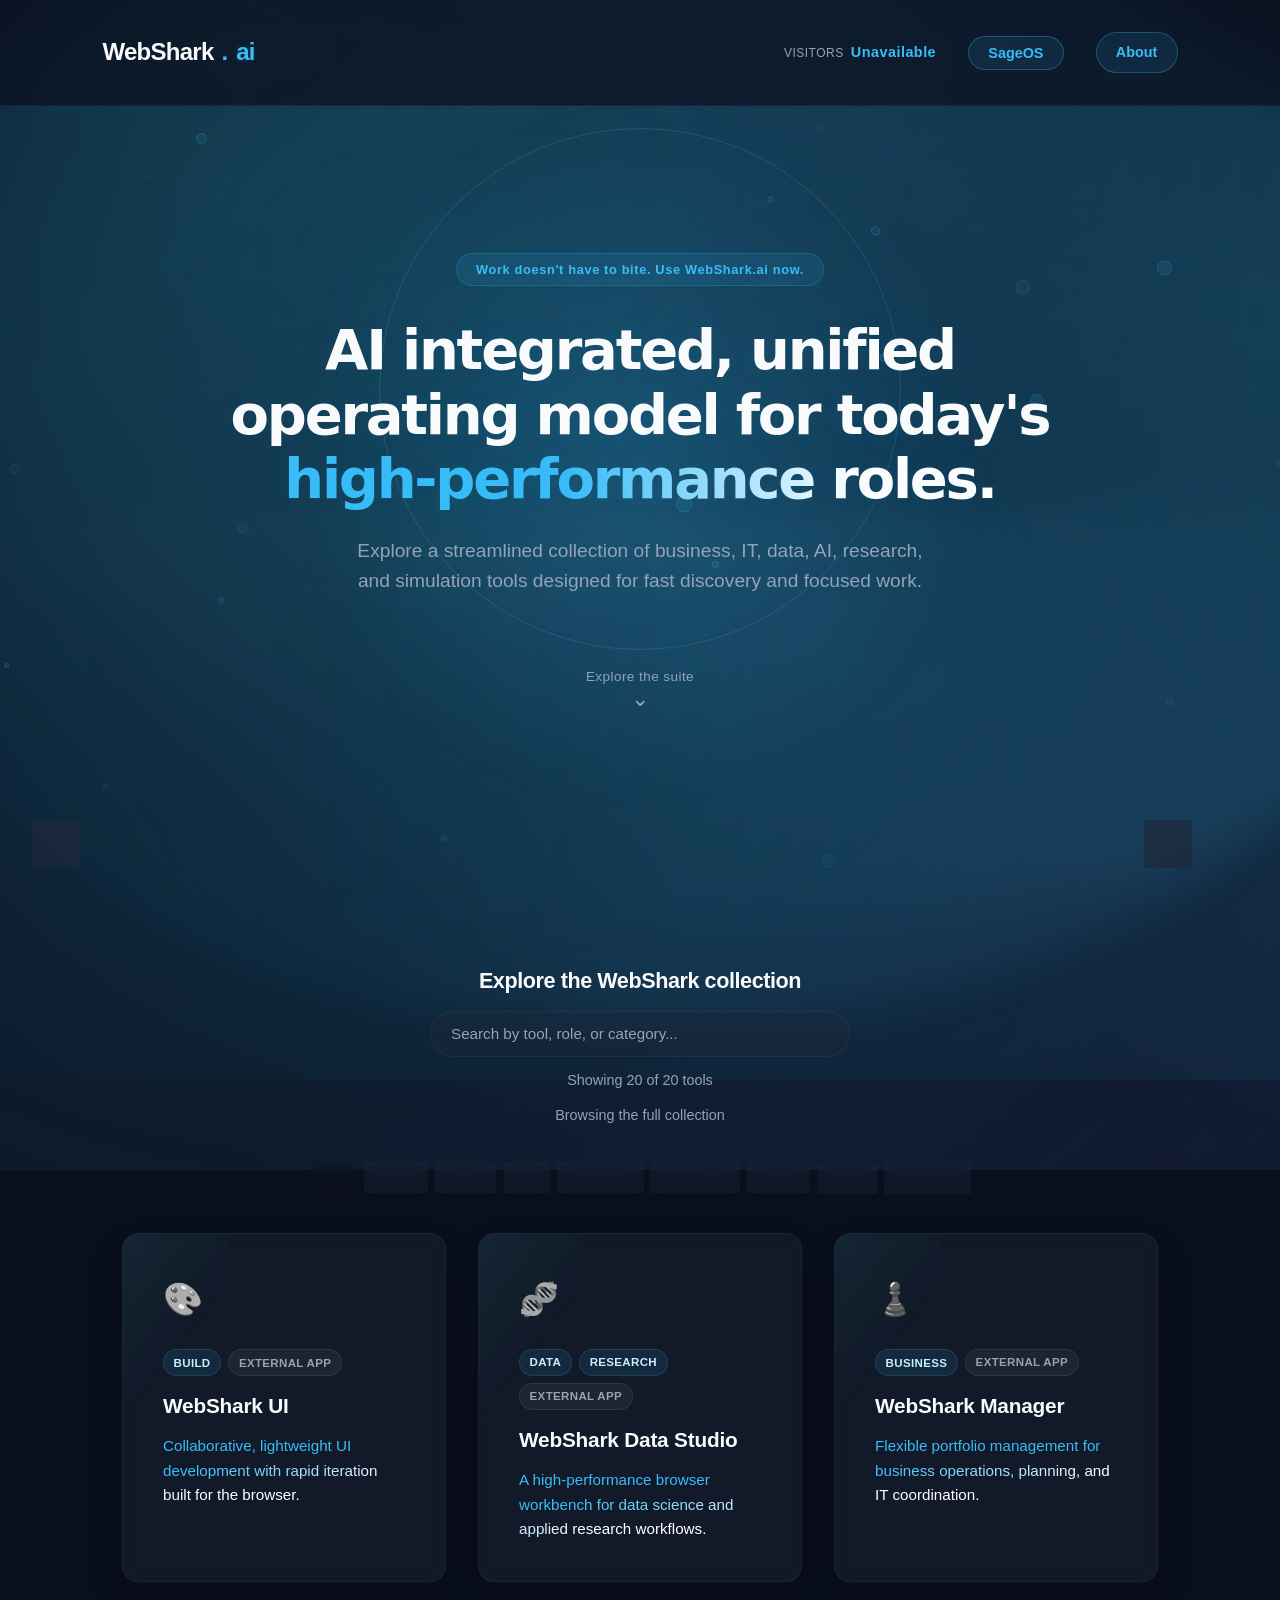
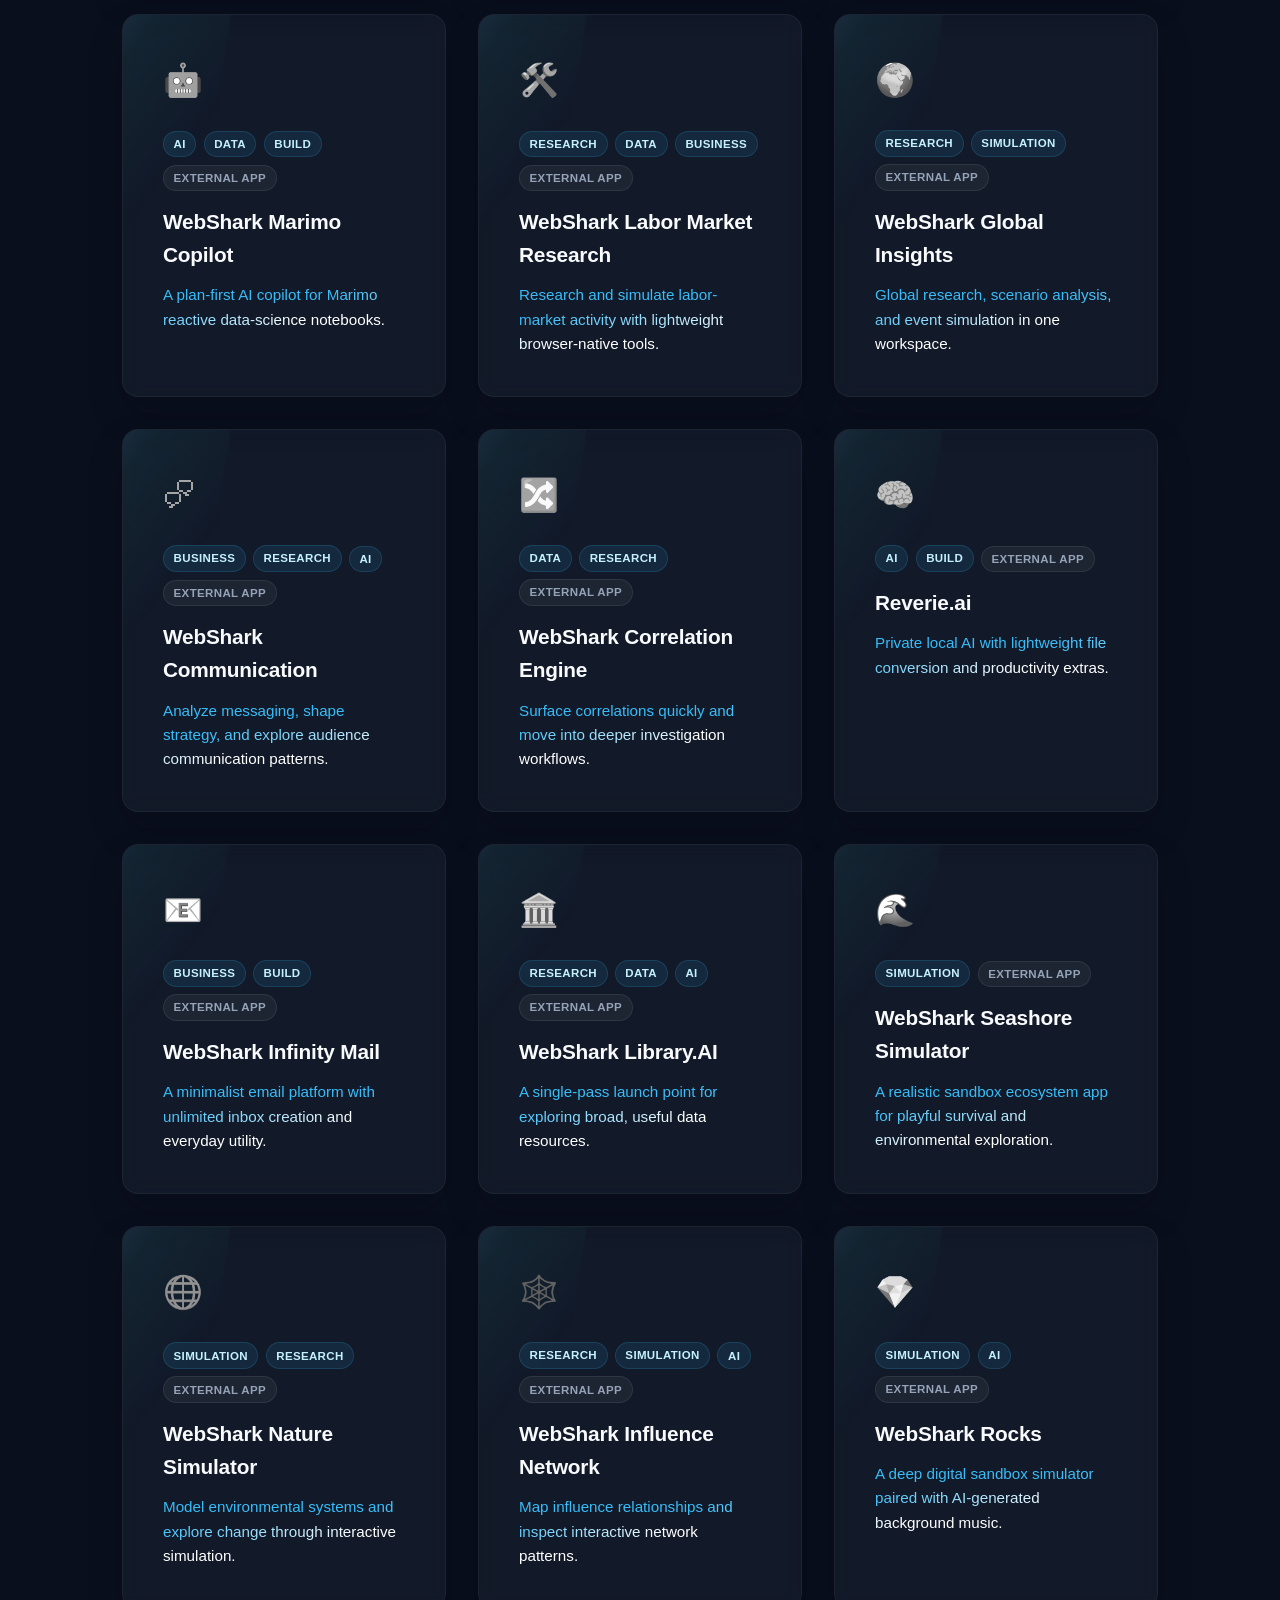
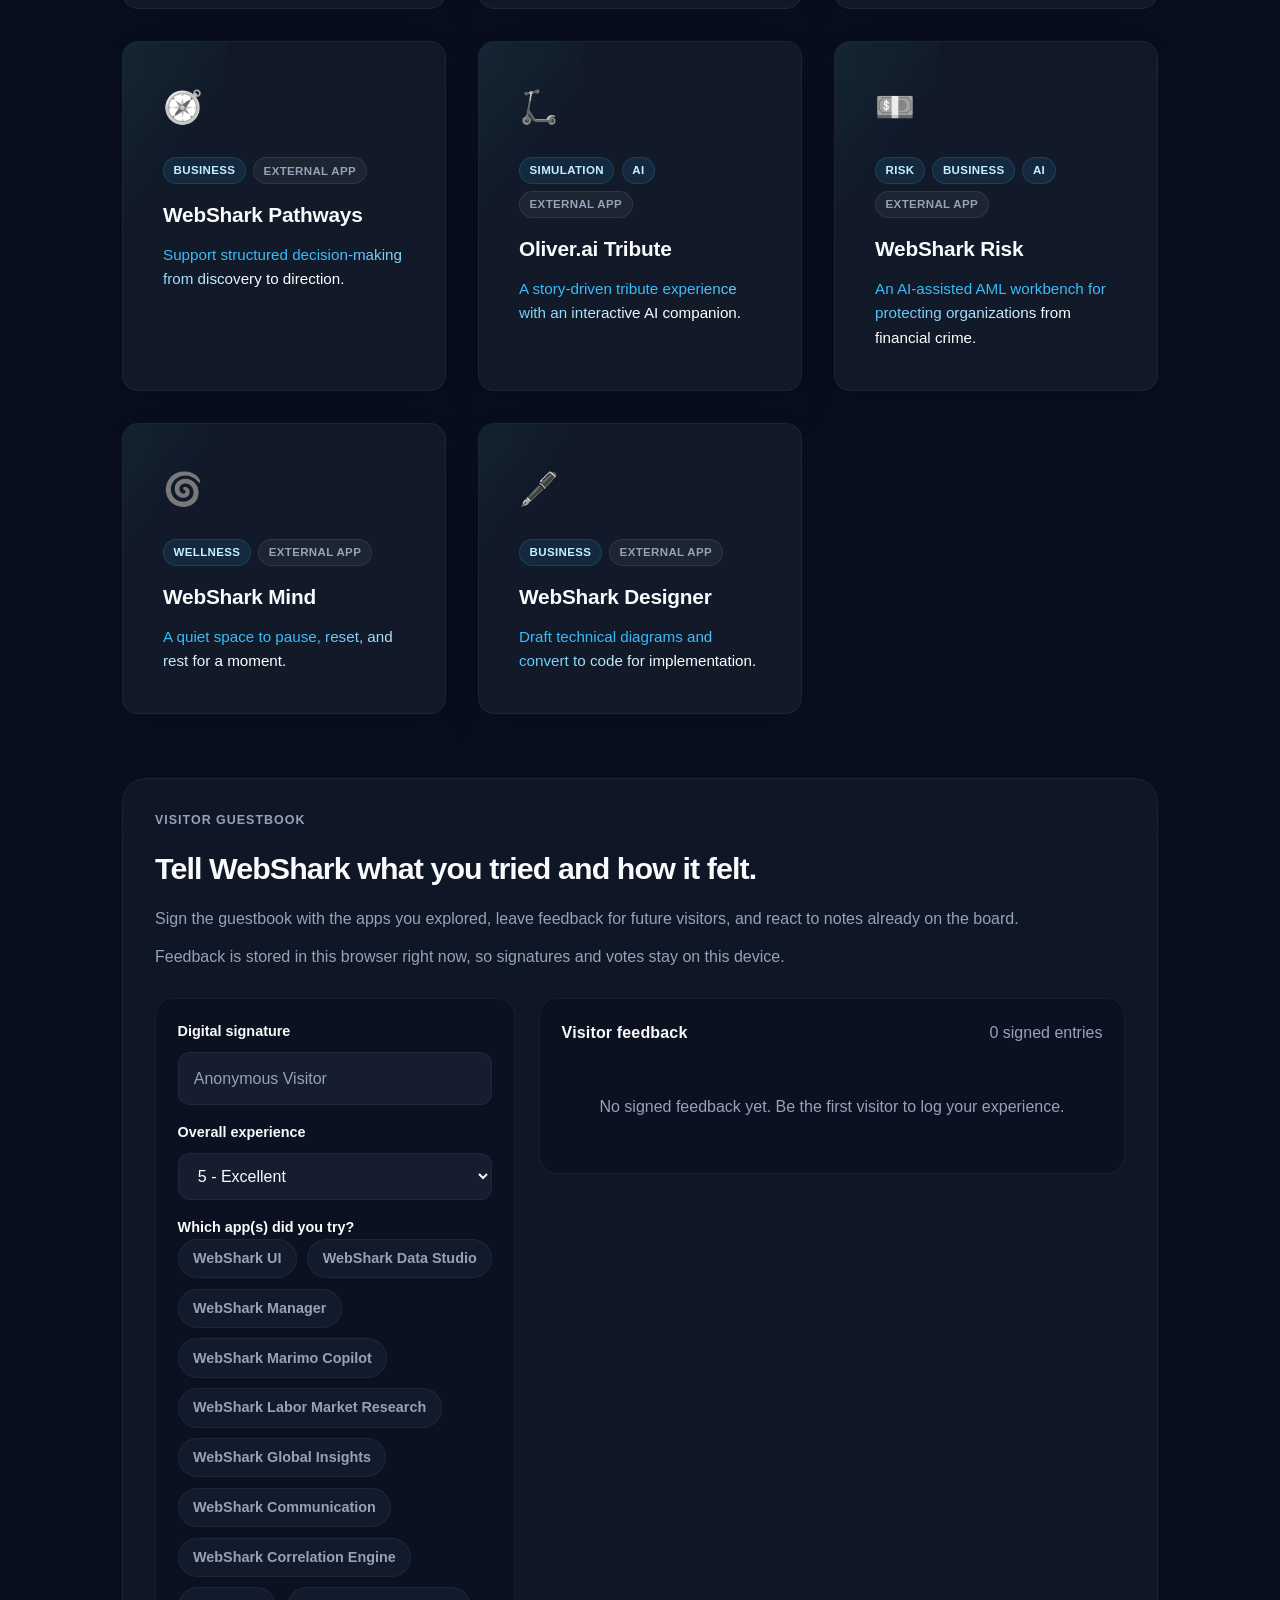
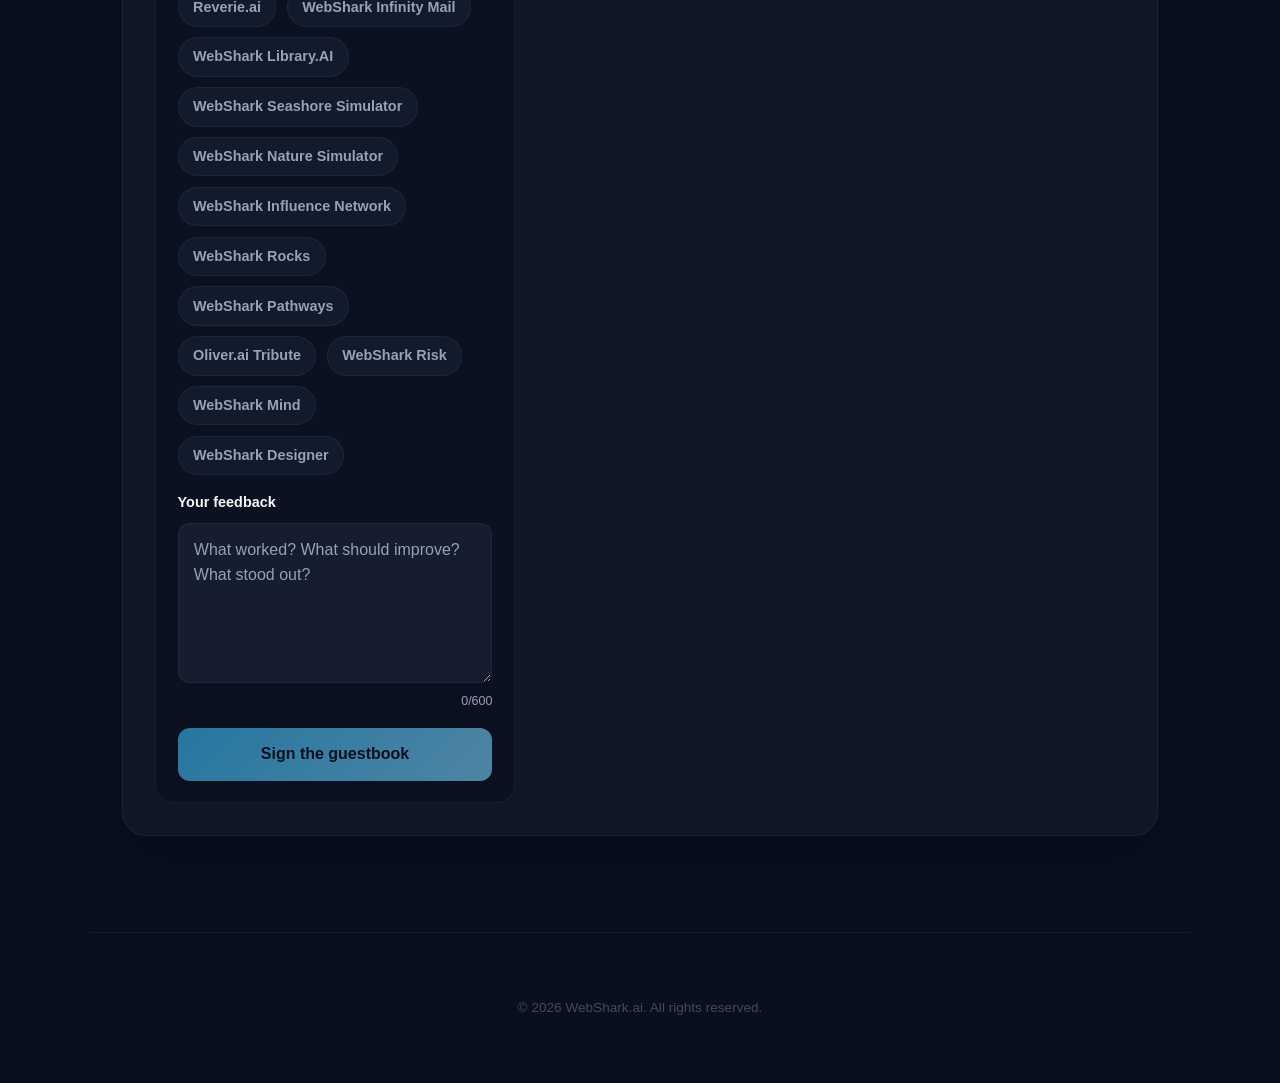
==== commit 376cb6cf: "feat: add SageOS web OS manager Co-authored-by: Copilot <223556219+Copilot@users.noreply.github.com>" ====
--- a/index.html
+++ b/index.html
@@ -24,9 +24,7 @@
                 <span class="visitor-counter-label">Visitors</span>
                 <span id="visitor-count">Loading…</span>
             </p>
-            <nav>
-                <a href="mailto:samreedcole7@gmail.com">Contact</a>
-            </nav>
+            <button type="button" id="sageos-open" class="about-btn" aria-haspopup="dialog" aria-controls="sageos-panel" aria-expanded="false">SageOS</button>
             <a href="about.html" class="about-btn">About</a>
         </div>
     </header>
@@ -300,6 +298,65 @@
         </div>
     </div>
 
+    <div id="sageos-panel" class="sageos-panel" role="dialog" aria-modal="true" aria-labelledby="sageos-title" aria-describedby="sageos-description" hidden>
+        <div class="sageos-header">
+            <h2 id="sageos-title">SageOS Management</h2>
+            <p class="sageos-subtitle" id="sageos-description">Log in, pick your role, and launch a matching SageOS workspace.</p>
+            <button type="button" class="sageos-close" id="sageos-close" aria-label="Close SageOS panel">×</button>
+        </div>
+
+        <div class="sageos-content">
+            <section id="sageos-auth-step" class="sageos-section" aria-labelledby="sageos-auth-title">
+                <h3 id="sageos-auth-title">Sign in or create account</h3>
+                <p class="sageos-copy">Use a local profile in this browser to manage SageOS workspace instances.</p>
+                <div class="sageos-field">
+                    <label for="sageos-username">Username</label>
+                    <input type="text" id="sageos-username" class="sageos-input" autocomplete="username" maxlength="32" placeholder="Choose your username">
+                </div>
+                <div class="sageos-field">
+                    <label for="sageos-password">Password</label>
+                    <input type="password" id="sageos-password" class="sageos-input" autocomplete="current-password" maxlength="64" placeholder="Enter your password">
+                </div>
+                <div class="sageos-auth-actions">
+                    <button type="button" id="sageos-login" class="sageos-primary">Log in</button>
+                    <button type="button" id="sageos-create" class="sageos-secondary">Create account</button>
+                </div>
+            </section>
+
+            <section id="sageos-manager-step" class="sageos-section" aria-labelledby="sageos-manager-title" hidden>
+                <div class="sageos-session-row">
+                    <h3 id="sageos-manager-title">Workspace control panel</h3>
+                    <button type="button" id="sageos-logout" class="sageos-link">Log out</button>
+                </div>
+                <p class="sageos-copy" id="sageos-welcome"></p>
+                <div class="sageos-field">
+                    <label for="sageos-role">SageOS role flavor</label>
+                    <select id="sageos-role" class="sageos-select">
+                        <option value="Executive Strategist">Executive Strategist</option>
+                        <option value="Product Builder">Product Builder</option>
+                        <option value="Data Scientist">Data Scientist</option>
+                        <option value="Security Analyst">Security Analyst</option>
+                        <option value="Operations Lead">Operations Lead</option>
+                        <option value="Research Director">Research Director</option>
+                    </select>
+                </div>
+                <div class="sageos-field">
+                    <label for="sageos-instance-name">Workspace instance name</label>
+                    <input type="text" id="sageos-instance-name" class="sageos-input" maxlength="60" placeholder="Optional custom name">
+                </div>
+                <div class="sageos-instance-actions">
+                    <button type="button" id="sageos-new-instance" class="sageos-secondary">Create new</button>
+                    <button type="button" id="sageos-duplicate-instance" class="sageos-secondary">Duplicate</button>
+                    <button type="button" id="sageos-save-instance" class="sageos-secondary">Save</button>
+                    <button type="button" id="sageos-delete-instance" class="sageos-secondary">Delete</button>
+                </div>
+                <p class="sageos-copy" id="sageos-active-instance">No active workspace instance yet.</p>
+                <div id="sageos-instance-list" class="sageos-instance-list"></div>
+                <button type="button" id="sageos-launch" class="sageos-primary sageos-launch">Launch SageOS</button>
+            </section>
+        </div>
+    </div>
+
     <div id="shortcuts-overlay" class="overlay" hidden role="dialog" aria-modal="true" aria-labelledby="shortcuts-title" aria-describedby="shortcuts-description">
         <div class="overlay-card" role="document" tabindex="-1">
             <h2 id="shortcuts-title">Keyboard shortcuts</h2>
--- a/styles.css
+++ b/styles.css
@@ -1883,7 +1883,249 @@
     }
 }
 
+/* ============================================================
+   Feature: SageOS Management Panel
+   ============================================================ */
+.sageos-panel {
+    position: fixed;
+    right: 0;
+    top: 0;
+    width: min(460px, 100vw);
+    height: 100vh;
+    background: rgba(10, 15, 29, 0.96);
+    backdrop-filter: blur(12px);
+    -webkit-backdrop-filter: blur(12px);
+    border-left: 1px solid var(--card-border);
+    box-shadow: -10px 0 40px rgba(0, 0, 0, 0.4);
+    z-index: 8600;
+    display: flex;
+    flex-direction: column;
+    transform: translateX(100%);
+    transition: transform 0.3s cubic-bezier(0.16, 1, 0.3, 1);
+    overflow-y: auto;
+    overscroll-behavior: contain;
+}
+
+.sageos-panel:not([hidden]) {
+    transform: translateX(0);
+}
+
+.sageos-panel[hidden] {
+    display: none;
+}
+
+.sageos-header {
+    padding: 1.35rem 1.5rem;
+    border-bottom: 1px solid var(--card-border);
+    position: relative;
+}
+
+.sageos-header h2 {
+    font-size: 1.25rem;
+    font-weight: 700;
+    margin-bottom: 0.35rem;
+}
+
+.sageos-subtitle {
+    margin: 0;
+    color: var(--text-muted);
+    font-size: 0.85rem;
+}
+
+.sageos-close {
+    position: absolute;
+    top: 0.9rem;
+    right: 0.9rem;
+    background: none;
+    border: none;
+    color: var(--text-main);
+    font-size: 1.8rem;
+    width: 2.4rem;
+    height: 2.4rem;
+    border-radius: 50%;
+    cursor: pointer;
+    transition: background 0.2s ease, color 0.2s ease;
+}
+
+.sageos-close:hover {
+    background: rgba(56, 189, 248, 0.12);
+    color: var(--accent);
+}
+
+.sageos-content {
+    flex: 1;
+    padding: 1.25rem 1.5rem 1.6rem;
+}
+
+.sageos-section {
+    display: flex;
+    flex-direction: column;
+    gap: 0.9rem;
+}
+
+.sageos-section h3 {
+    font-size: 1rem;
+    font-weight: 600;
+}
+
+.sageos-copy {
+    color: var(--text-muted);
+    font-size: 0.88rem;
+}
+
+.sageos-field {
+    display: flex;
+    flex-direction: column;
+    gap: 0.4rem;
+}
+
+.sageos-field label {
+    font-size: 0.8rem;
+    letter-spacing: 0.03em;
+    text-transform: uppercase;
+    color: #c7d4e8;
+}
+
+.sageos-input,
+.sageos-select {
+    width: 100%;
+    border: 1px solid var(--card-border);
+    border-radius: 10px;
+    background: rgba(30, 41, 59, 0.45);
+    color: var(--text-main);
+    padding: 0.6rem 0.7rem;
+    font: inherit;
+}
+
+.sageos-input:focus,
+.sageos-select:focus {
+    outline: none;
+    border-color: rgba(56, 189, 248, 0.5);
+    box-shadow: 0 0 0 3px rgba(56, 189, 248, 0.12);
+}
+
+.sageos-auth-actions,
+.sageos-instance-actions {
+    display: grid;
+    grid-template-columns: repeat(2, minmax(0, 1fr));
+    gap: 0.65rem;
+}
+
+.sageos-primary,
+.sageos-secondary,
+.sageos-link {
+    border-radius: 999px;
+    font: inherit;
+    font-size: 0.86rem;
+    font-weight: 600;
+    cursor: pointer;
+    transition: transform 0.2s ease, box-shadow 0.2s ease, background 0.2s ease;
+}
+
+.sageos-primary {
+    border: none;
+    background: var(--accent);
+    color: var(--bg-dark);
+    padding: 0.62rem 1rem;
+}
+
+.sageos-primary:hover {
+    transform: translateY(-1px);
+    box-shadow: 0 8px 20px rgba(56, 189, 248, 0.35);
+}
+
+.sageos-secondary {
+    border: 1px solid var(--card-border);
+    background: rgba(30, 41, 59, 0.45);
+    color: var(--text-main);
+    padding: 0.58rem 0.8rem;
+}
+
+.sageos-secondary:hover {
+    border-color: rgba(56, 189, 248, 0.35);
+    background: rgba(56, 189, 248, 0.12);
+    transform: translateY(-1px);
+}
+
+.sageos-secondary:disabled {
+    cursor: not-allowed;
+    opacity: 0.5;
+    transform: none;
+}
+
+.sageos-link {
+    border: none;
+    background: transparent;
+    color: var(--accent);
+    padding: 0;
+}
+
+.sageos-session-row {
+    display: flex;
+    justify-content: space-between;
+    align-items: center;
+    gap: 0.75rem;
+}
+
+.sageos-instance-list {
+    display: flex;
+    flex-direction: column;
+    gap: 0.55rem;
+    max-height: 240px;
+    overflow-y: auto;
+    padding-right: 0.25rem;
+}
+
+.sageos-instance-item {
+    width: 100%;
+    border: 1px solid var(--card-border);
+    background: rgba(30, 41, 59, 0.42);
+    color: var(--text-main);
+    text-align: left;
+    border-radius: 10px;
+    padding: 0.62rem 0.75rem;
+    display: flex;
+    flex-direction: column;
+    gap: 0.1rem;
+    cursor: pointer;
+}
+
+.sageos-instance-item strong {
+    font-size: 0.86rem;
+}
+
+.sageos-instance-item span {
+    color: var(--text-muted);
+    font-size: 0.78rem;
+}
+
+.sageos-instance-item:hover,
+.sageos-instance-item.is-active {
+    border-color: rgba(56, 189, 248, 0.45);
+    box-shadow: 0 0 0 2px rgba(56, 189, 248, 0.1);
+}
+
+.sageos-empty {
+    color: var(--text-muted);
+    font-size: 0.88rem;
+    padding: 0.4rem 0.1rem;
+}
+
+.sageos-launch {
+    margin-top: 0.25rem;
+}
+
+@media (max-width: 640px) {
+    .sageos-panel {
+        width: 100vw;
+    }
+}
+
 @media (prefers-reduced-motion: reduce) {
+    .sageos-panel {
+        transition: none;
+    }
+
     .sharkboard-panel {
         transition: none;
     }
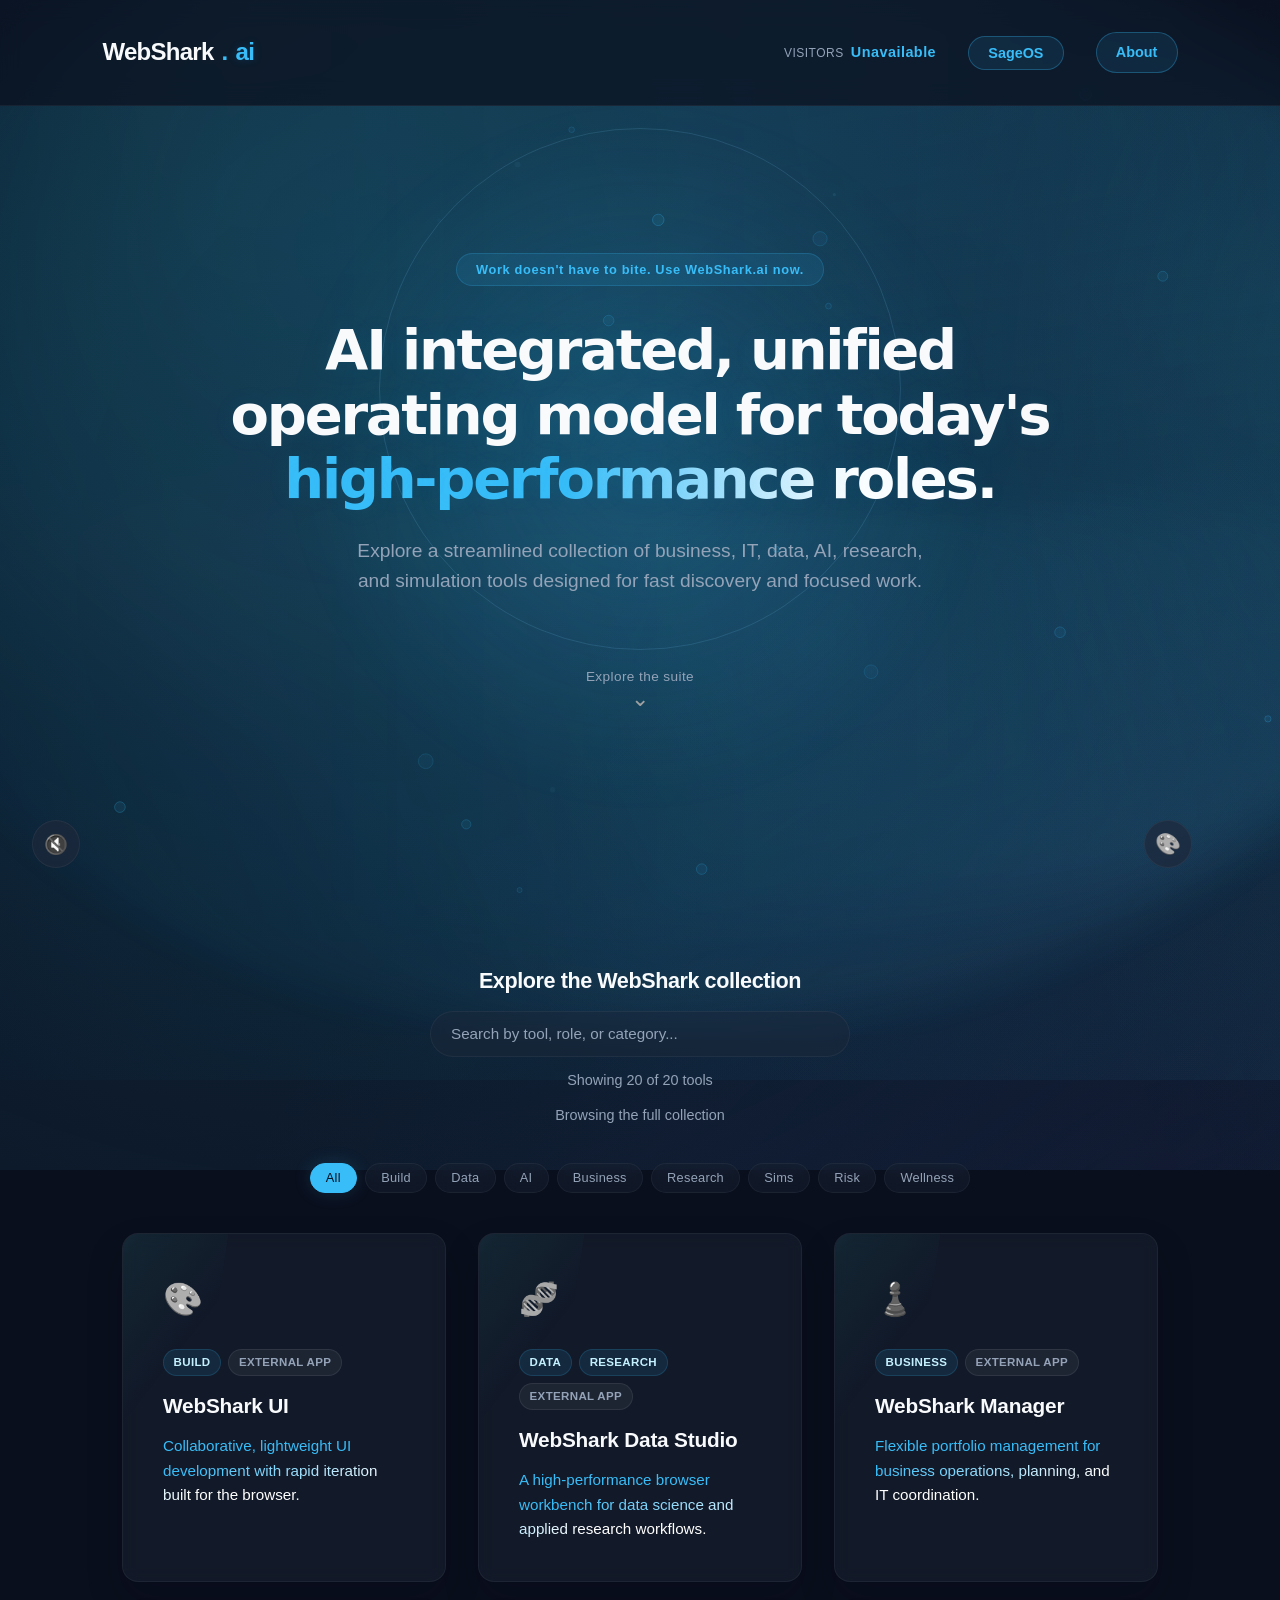
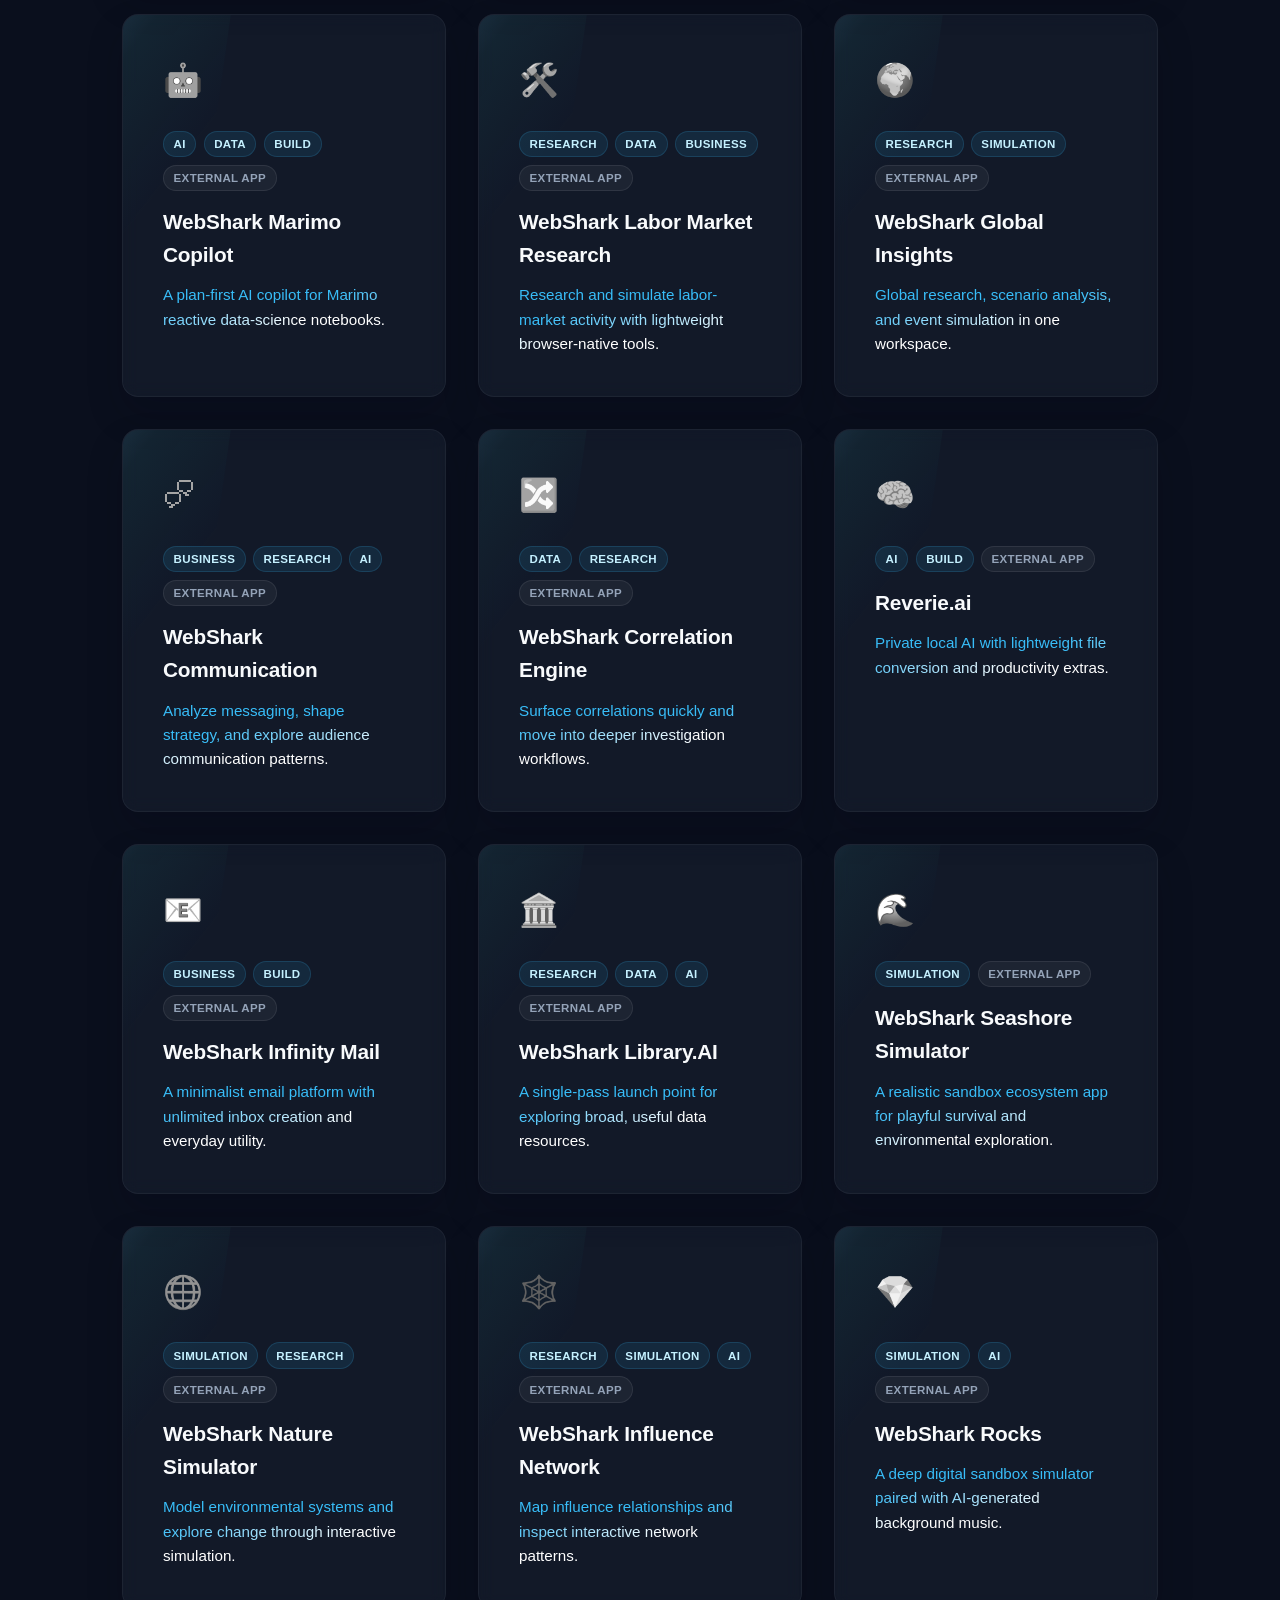
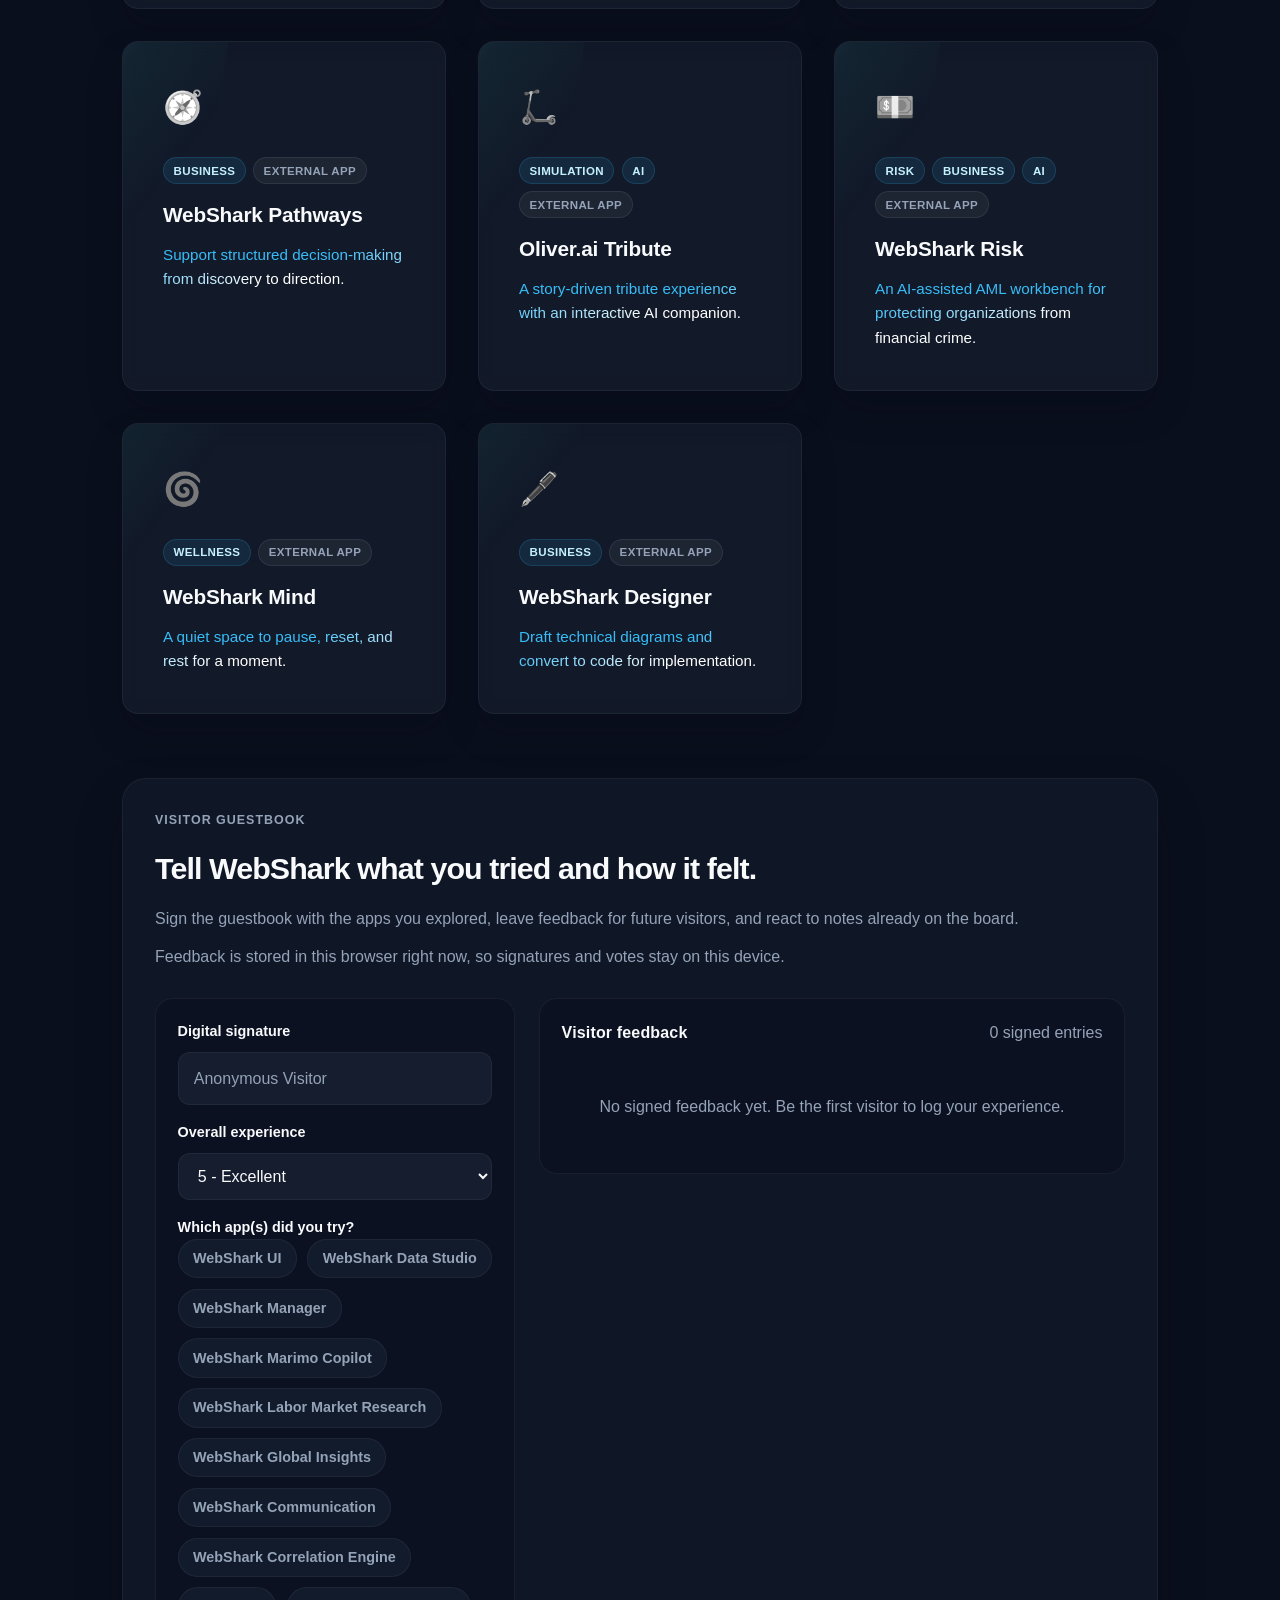
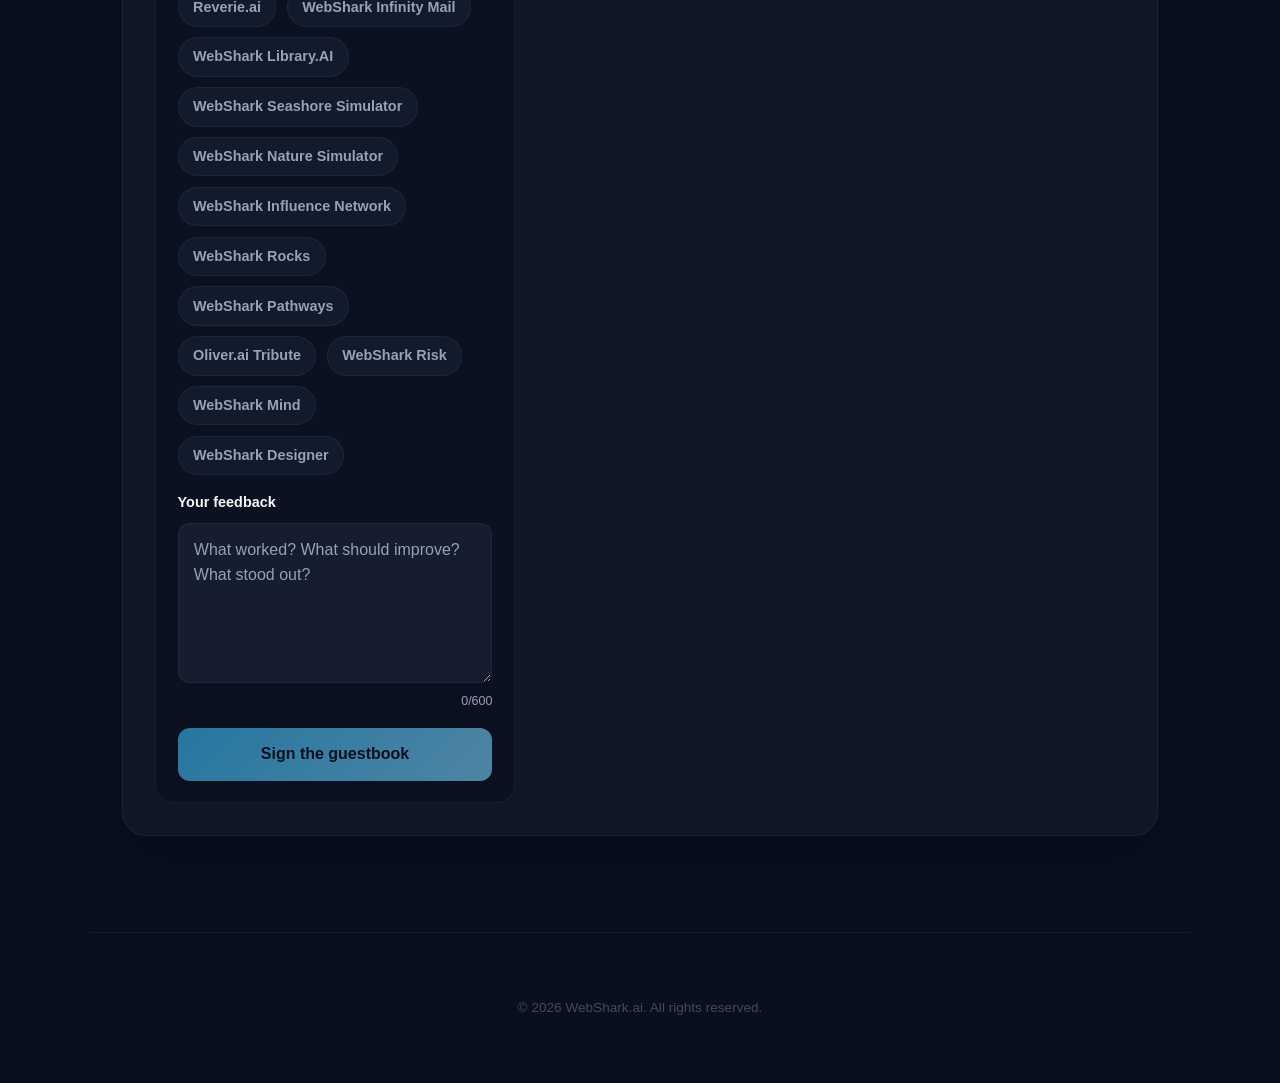
==== commit cfc1679b: "chore: harden accessibility performance and metadata Co-authored-by: Copilot <223556219+Copilot@user" ====
--- a/index.html
+++ b/index.html
@@ -4,12 +4,26 @@
     <meta charset="UTF-8">
     <meta name="viewport" content="width=device-width, initial-scale=1.0">
     <meta name="description" content="WebShark.ai is a lightweight suite directory for business, IT, data, AI, research, and simulation tools.">
+    <meta name="robots" content="index,follow">
+    <meta property="og:type" content="website">
+    <meta property="og:title" content="WebShark.ai | High-performance, lightweight creation portfolio">
+    <meta property="og:description" content="Explore Sagexmeta's curated WebShark family of business, AI, data, research, and simulation products.">
+    <meta property="og:url" content="https://sagexmeta.github.io/WebShark.ai/">
+    <meta property="og:image" content="https://sagexmeta.github.io/WebShark.ai/shark.svg">
+    <meta name="twitter:card" content="summary_large_image">
+    <meta name="twitter:title" content="WebShark.ai | High-performance, lightweight creation portfolio">
+    <meta name="twitter:description" content="Explore Sagexmeta's curated WebShark family of business, AI, data, research, and simulation products.">
+    <meta name="twitter:image" content="https://sagexmeta.github.io/WebShark.ai/shark.svg">
+    <link rel="canonical" href="https://sagexmeta.github.io/WebShark.ai/">
+    <link rel="preconnect" href="https://api.counterapi.dev" crossorigin>
+    <link rel="preconnect" href="https://www.youtube.com" crossorigin>
     <meta http-equiv="Content-Security-Policy" content="default-src 'self'; script-src 'self' https://www.youtube.com https://s.ytimg.com; style-src 'self' 'unsafe-inline'; img-src 'self' data: https:; connect-src 'self' https://api.counterapi.dev; frame-src https://www.youtube.com; media-src https:; font-src 'self' https: data:; object-src 'none'; base-uri 'self'; form-action 'self';">
     <title>WebShark | High-performance, lightweight, forever-free business, IT, and data management suite</title>
     <link rel="stylesheet" href="styles.css">
     <link rel="stylesheet" href="about.css">
 </head>
 <body>
+    <a class="skip-link" href="#main-content">Skip to main content</a>
     <div id="custom-shark-cursor" aria-hidden="true">🦈</div>
     <div id="cursor-glow" aria-hidden="true"></div>
     <div id="ocean-currents" aria-hidden="true"></div>
@@ -29,7 +43,7 @@
         </div>
     </header>
 
-    <main>
+    <main id="main-content" tabindex="-1">
         <section class="hero">
             <button class="badge" id="visitor-badge" type="button" aria-pressed="false" aria-describedby="badge-hint">
                 <span id="visitor-badge-text">Work doesn't have to bite. Use WebShark.ai now.</span>
--- a/styles.css
+++ b/styles.css
@@ -42,6 +42,25 @@
     clip: rect(0, 0, 0, 0);
     white-space: nowrap;
     border: 0;
+}
+
+.skip-link {
+    position: fixed;
+    top: 0.5rem;
+    left: 0.75rem;
+    z-index: 12000;
+    padding: 0.55rem 0.85rem;
+    border-radius: 0.55rem;
+    border: 1px solid rgba(56, 189, 248, 0.45);
+    background: rgba(10, 15, 29, 0.96);
+    color: var(--text-main);
+    text-decoration: none;
+    transform: translateY(-140%);
+    transition: transform 0.2s ease;
+}
+
+.skip-link:focus {
+    transform: translateY(0);
 }
 
 /* Ambient Living Background Animation */
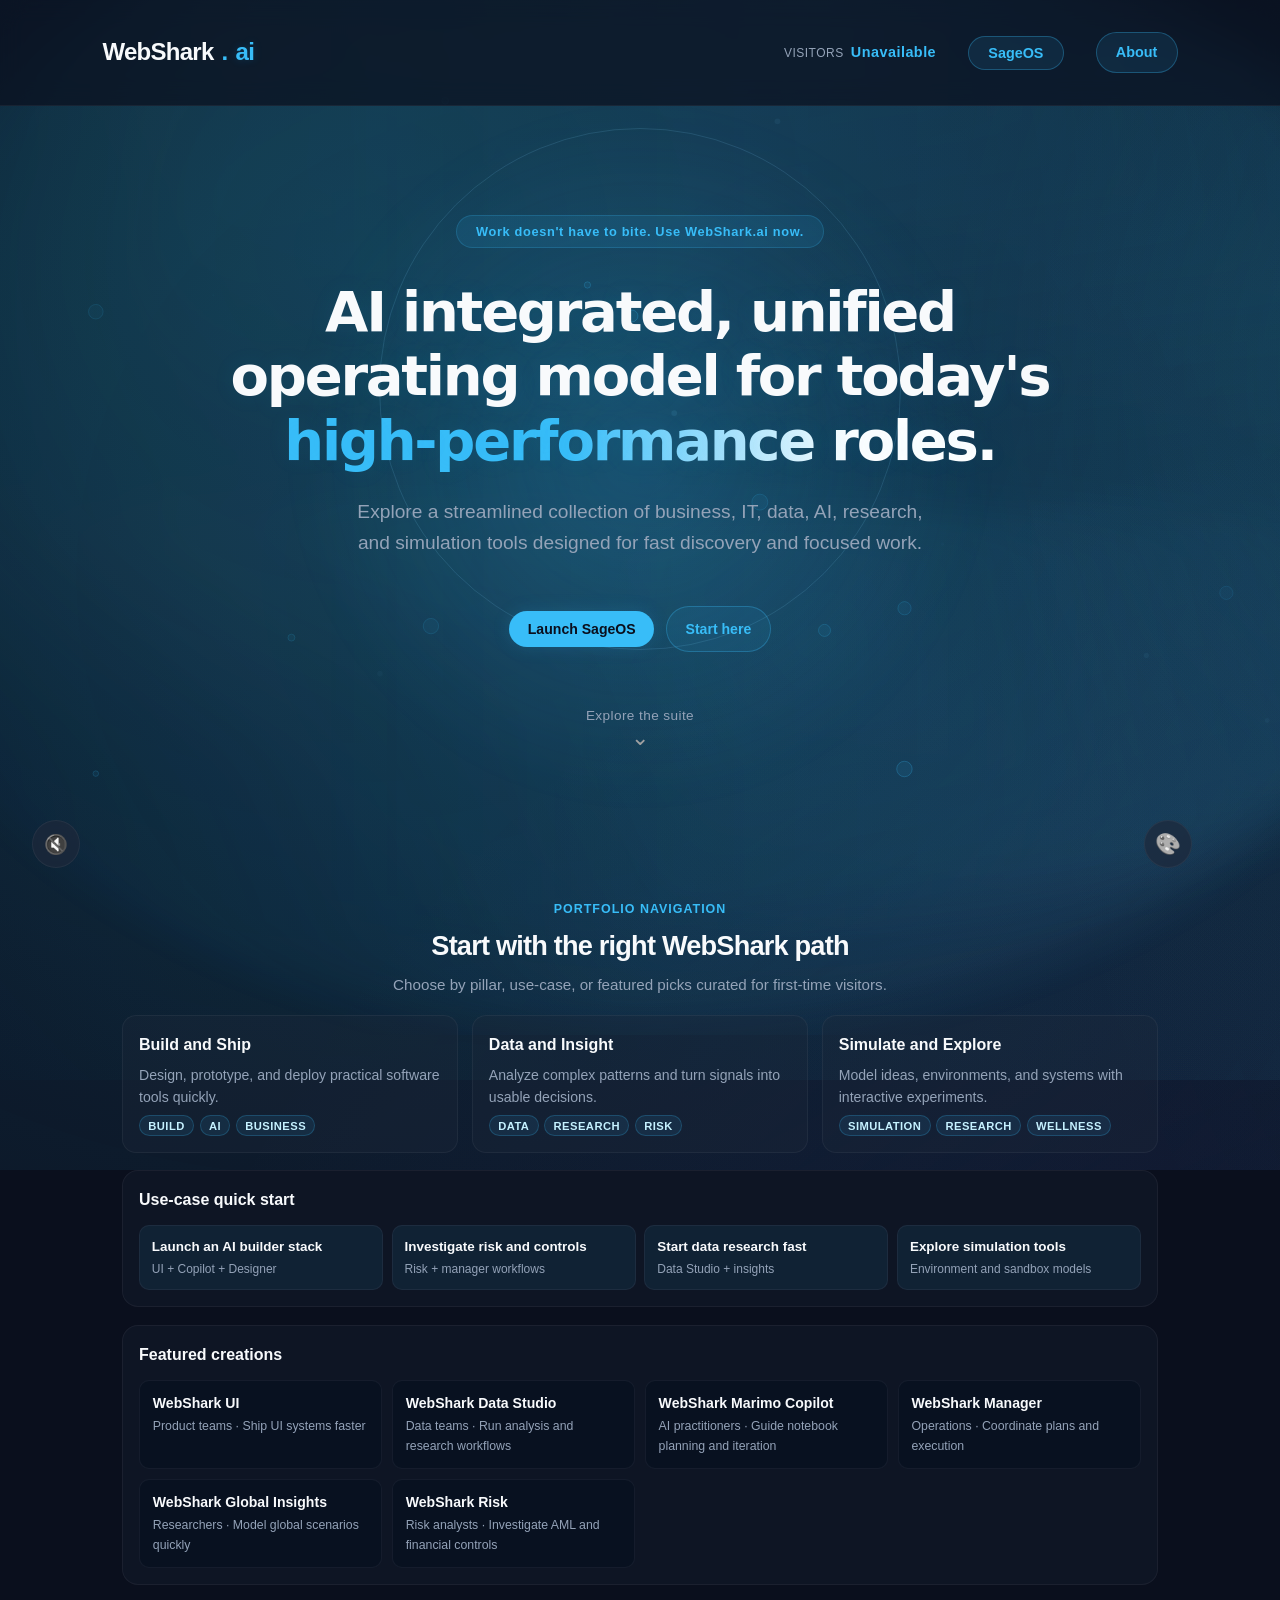
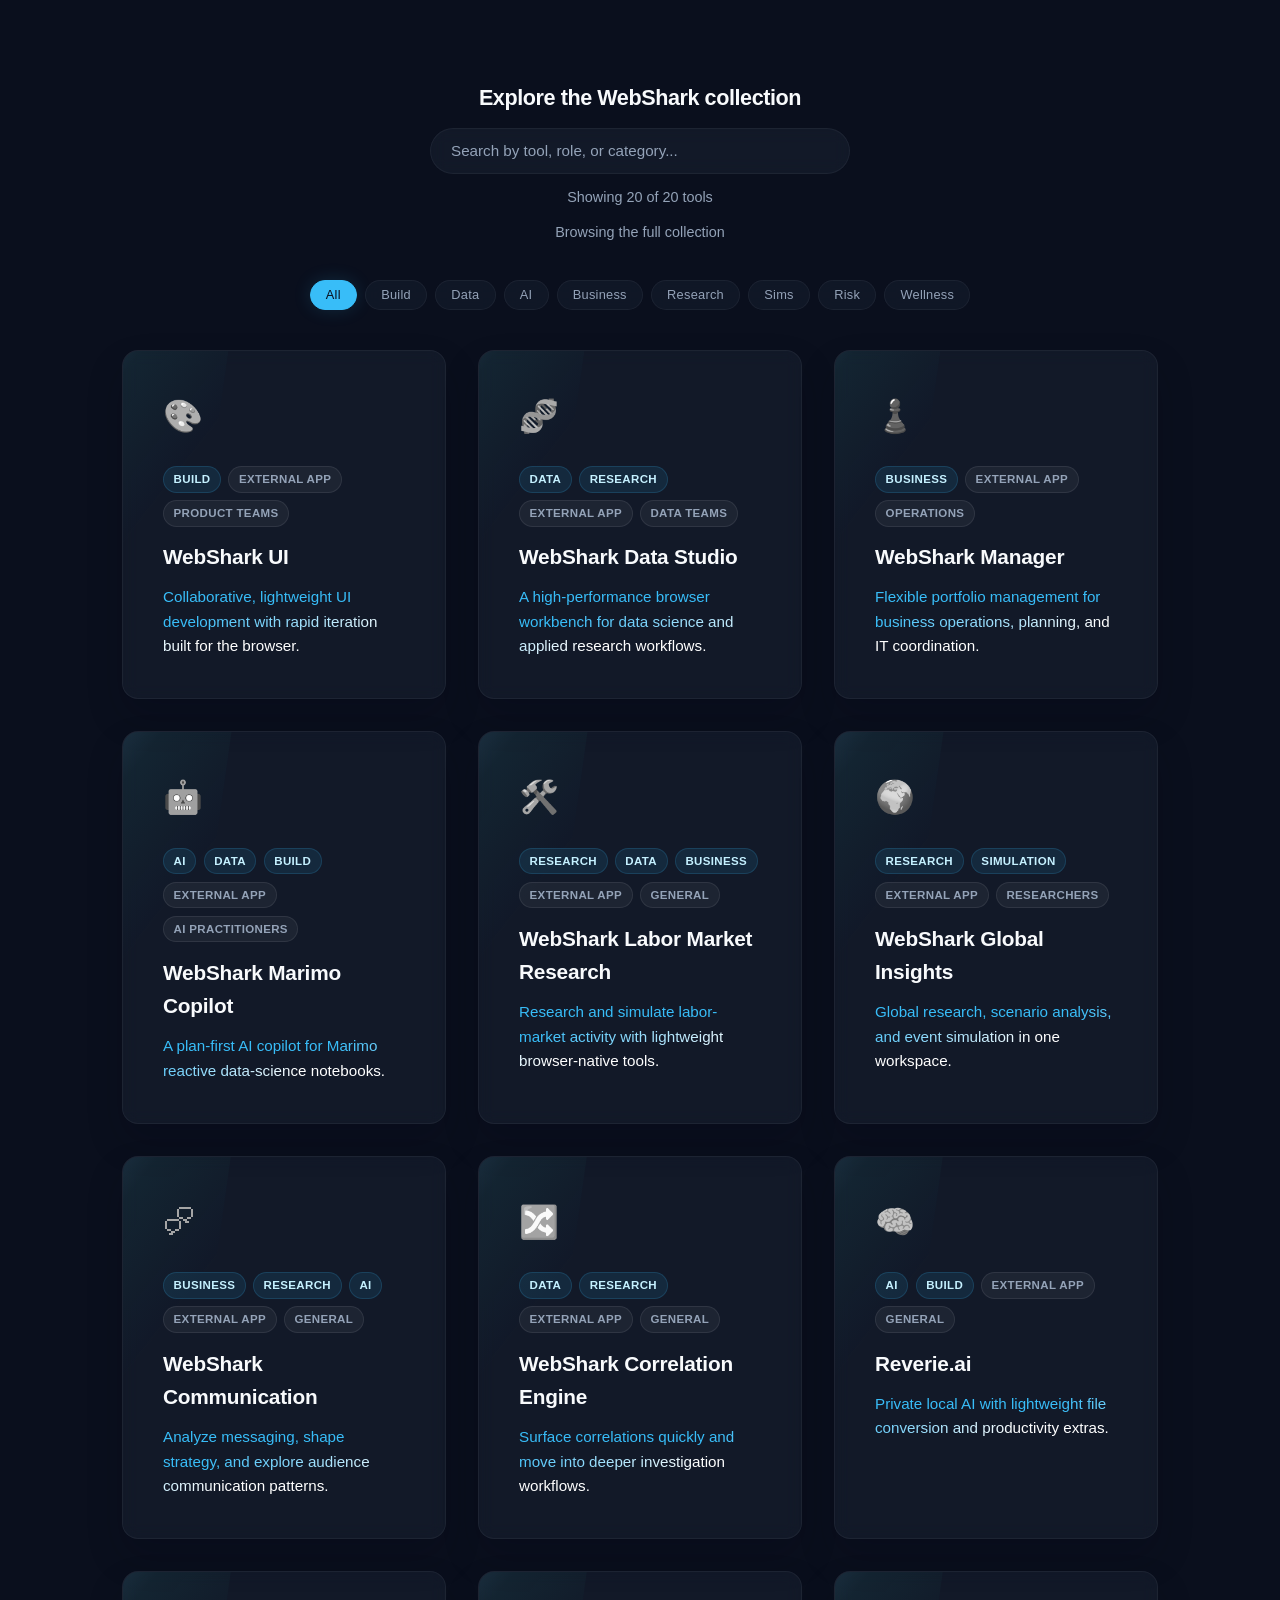
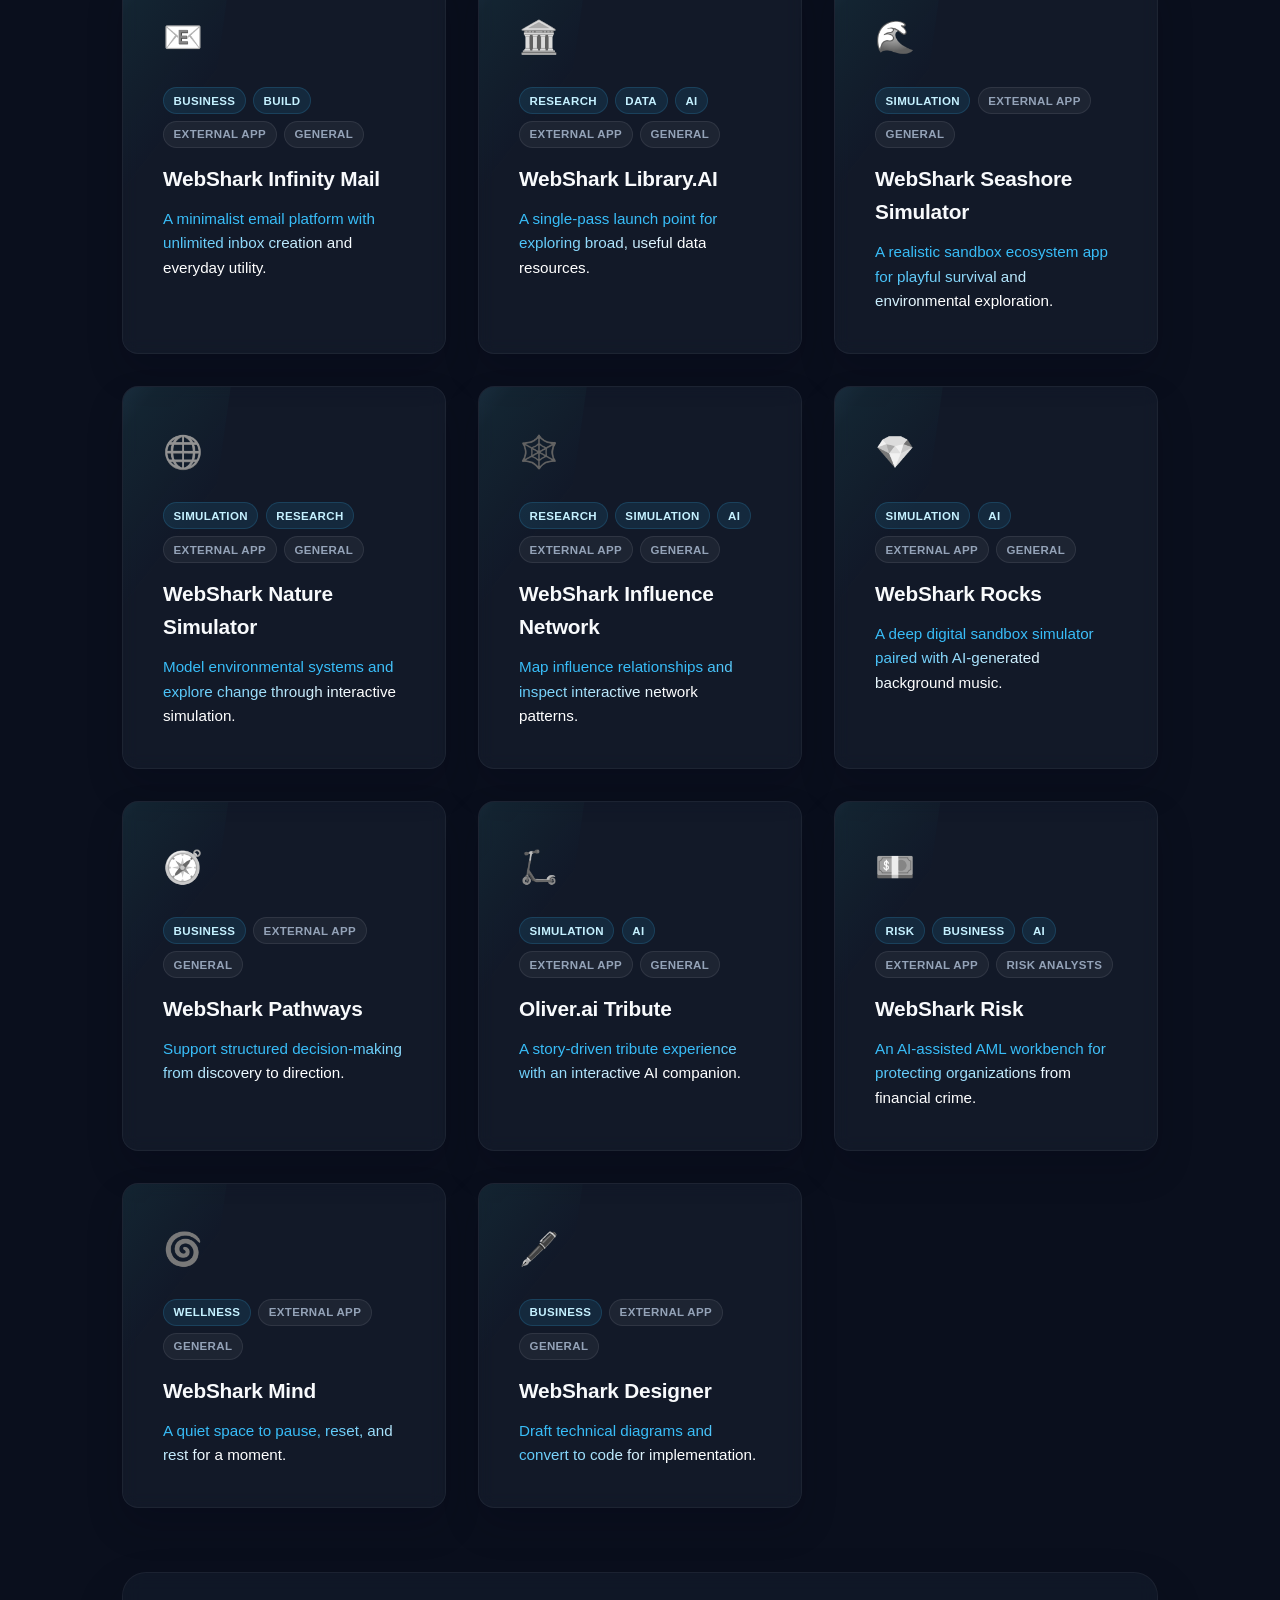
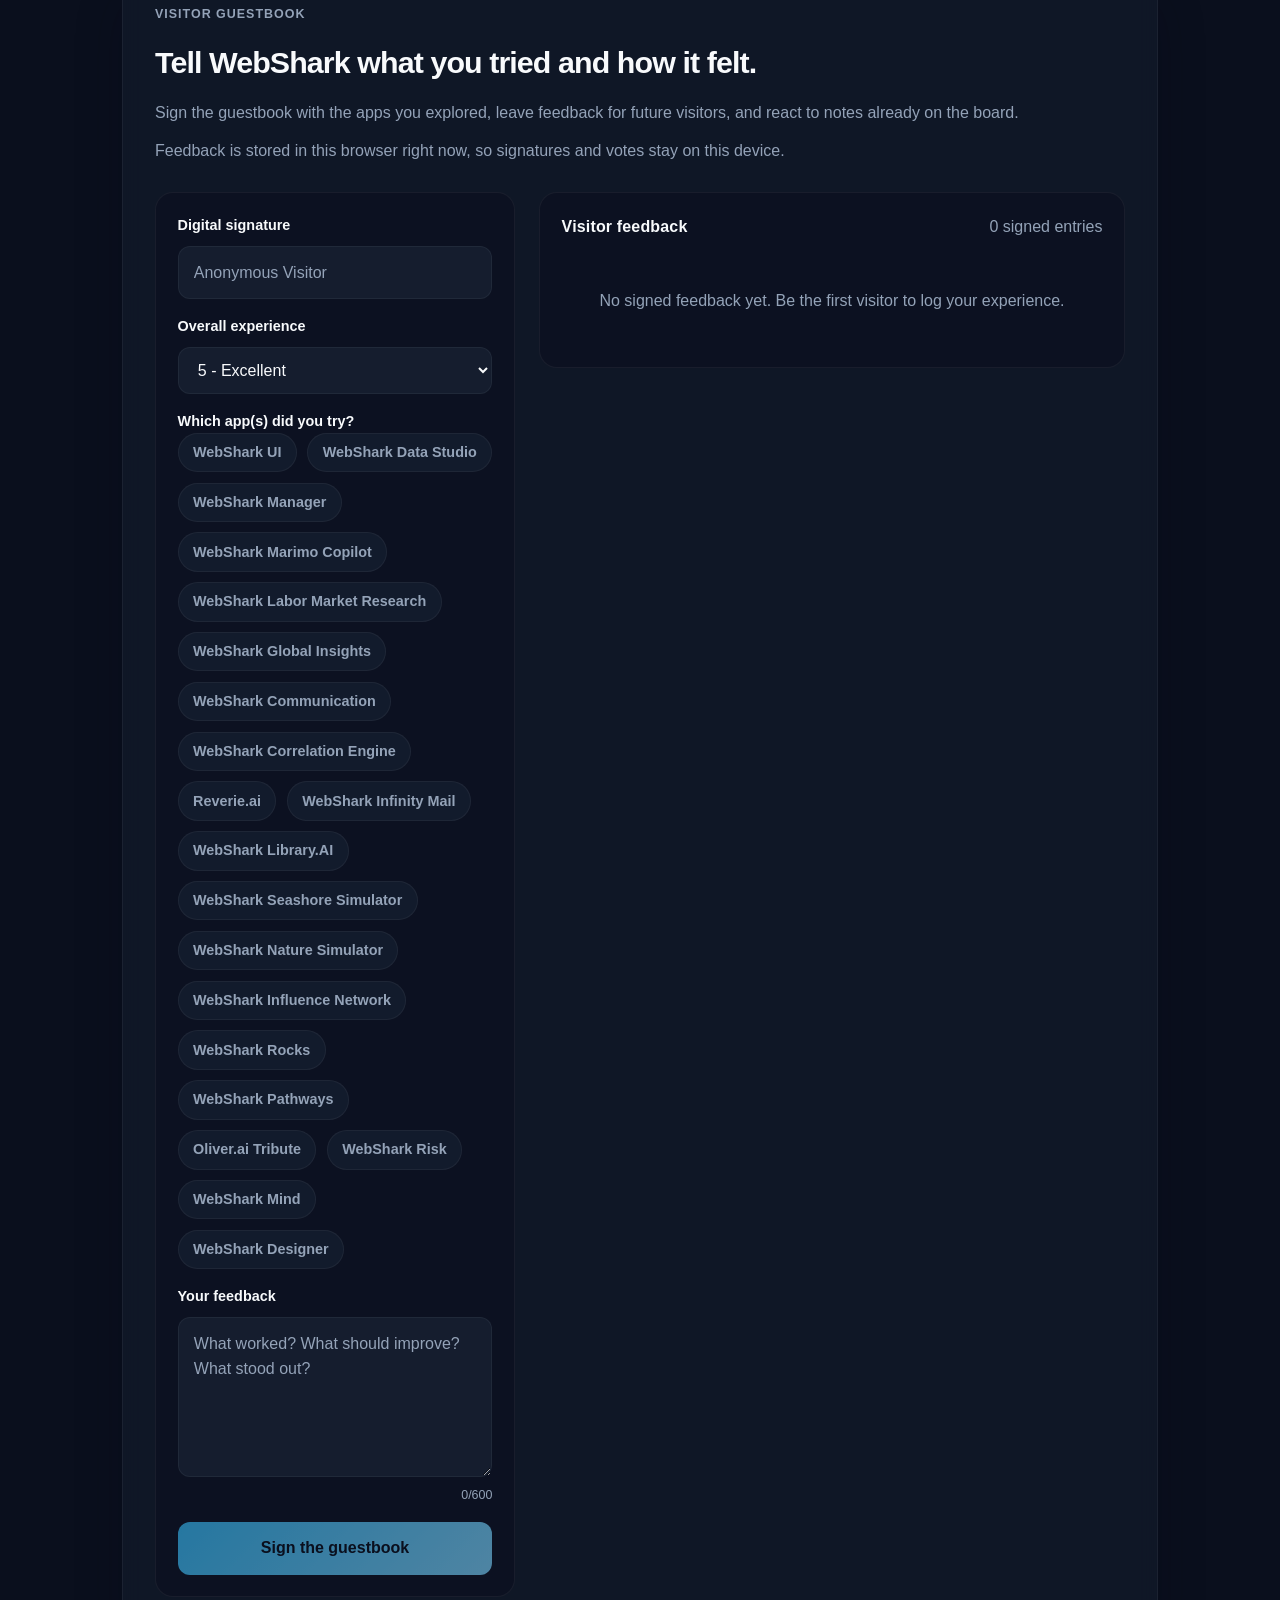
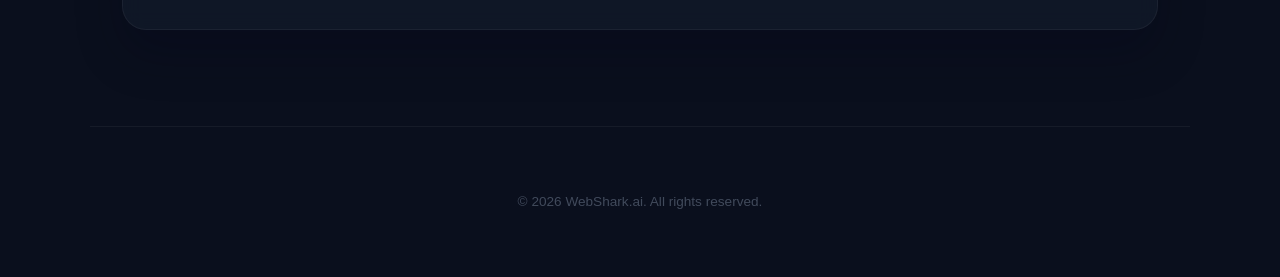
==== commit 30b755b7: "feat: add portfolio guide IA and shared product model Co-authored-by: Copilot <223556219+Copilot@use" ====
--- a/index.html
+++ b/index.html
@@ -53,10 +53,31 @@
                 AI integrated, unified operating model for today&apos;s <span class="shimmer-word">high-performance roles.</span>
             </h1>
             <p>Explore a streamlined collection of business, IT, data, AI, research, and simulation tools designed for fast discovery and focused work.</p>
+            <div class="hero-actions">
+                <button type="button" id="hero-launch-sageos" class="hero-primary-action">Launch SageOS</button>
+                <a href="#portfolio-guide" class="hero-secondary-action">Start here</a>
+            </div>
             <button class="scroll-cue" id="scroll-cue" aria-label="Scroll to the suite">
                 <span>Explore the suite</span>
                 <span class="scroll-cue-arrow">⌄</span>
             </button>
+        </section>
+
+        <section class="portfolio-guide reveal" id="portfolio-guide" aria-labelledby="portfolio-guide-title">
+            <div class="portfolio-guide-head">
+                <p class="portfolio-guide-kicker">Portfolio navigation</p>
+                <h2 id="portfolio-guide-title">Start with the right WebShark path</h2>
+                <p class="portfolio-guide-copy">Choose by pillar, use-case, or featured picks curated for first-time visitors.</p>
+            </div>
+            <div id="taxonomy-grid" class="taxonomy-grid" role="list" aria-label="Portfolio pillars"></div>
+            <div class="quickstart-shell">
+                <h3>Use-case quick start</h3>
+                <div id="quickstart-grid" class="quickstart-grid" role="group" aria-label="Quick start paths"></div>
+            </div>
+            <div class="featured-shell">
+                <h3>Featured creations</h3>
+                <div id="featured-grid" class="featured-grid" role="list" aria-label="Featured creations"></div>
+            </div>
         </section>
 
         <section class="suite-grid" id="suite" aria-labelledby="suite-title">
--- a/styles.css
+++ b/styles.css
@@ -793,6 +793,207 @@
     max-width: 600px;
     margin-bottom: 3rem;
     animation: slideUp 1.2s cubic-bezier(0.16, 1, 0.3, 1);
+}
+
+.hero-actions {
+    display: flex;
+    align-items: center;
+    justify-content: center;
+    gap: 0.75rem;
+    flex-wrap: wrap;
+    margin-bottom: 2rem;
+}
+
+.hero-primary-action,
+.hero-secondary-action {
+    display: inline-flex;
+    align-items: center;
+    justify-content: center;
+    border-radius: 999px;
+    padding: 0.65rem 1.15rem;
+    font-size: 0.88rem;
+    font-weight: 600;
+    text-decoration: none;
+}
+
+.hero-primary-action {
+    border: none;
+    background: var(--accent);
+    color: var(--bg-dark);
+    cursor: pointer;
+    box-shadow: 0 0 18px var(--accent-glow);
+}
+
+.hero-primary-action:hover {
+    background: #7dd3fc;
+    transform: translateY(-1px);
+}
+
+.hero-secondary-action {
+    border: 1px solid rgba(56, 189, 248, 0.3);
+    color: var(--accent);
+    background: rgba(56, 189, 248, 0.08);
+}
+
+.hero-secondary-action:hover {
+    background: rgba(56, 189, 248, 0.2);
+}
+
+.portfolio-guide {
+    width: 100%;
+    max-width: 1100px;
+    margin: 0 auto;
+    padding: 0 2rem 2rem 2rem;
+    display: flex;
+    flex-direction: column;
+    gap: 1.1rem;
+}
+
+.portfolio-guide-head {
+    text-align: center;
+}
+
+.portfolio-guide-kicker {
+    color: var(--accent);
+    font-size: 0.78rem;
+    font-weight: 700;
+    letter-spacing: 0.08em;
+    text-transform: uppercase;
+    margin-bottom: 0.25rem;
+}
+
+.portfolio-guide-head h2 {
+    font-size: 1.7rem;
+    letter-spacing: -0.03em;
+    margin-bottom: 0.35rem;
+}
+
+.portfolio-guide-copy {
+    color: var(--text-muted);
+    font-size: 0.95rem;
+}
+
+.taxonomy-grid {
+    display: grid;
+    grid-template-columns: repeat(auto-fit, minmax(220px, 1fr));
+    gap: 0.85rem;
+}
+
+.taxonomy-card {
+    border: 1px solid var(--card-border);
+    border-radius: 14px;
+    background: rgba(30, 41, 59, 0.35);
+    padding: 1rem;
+    display: flex;
+    flex-direction: column;
+    gap: 0.4rem;
+}
+
+.taxonomy-card h3 {
+    font-size: 1rem;
+}
+
+.taxonomy-card p {
+    color: var(--text-muted);
+    font-size: 0.88rem;
+}
+
+.taxonomy-card .taxonomy-tag-list {
+    display: flex;
+    flex-wrap: wrap;
+    gap: 0.35rem;
+}
+
+.taxonomy-card .taxonomy-tag {
+    font-size: 0.7rem;
+    font-weight: 600;
+    text-transform: uppercase;
+    letter-spacing: 0.04em;
+    border: 1px solid rgba(56, 189, 248, 0.22);
+    color: #c5f1ff;
+    border-radius: 999px;
+    padding: 0.2rem 0.52rem;
+    background: rgba(56, 189, 248, 0.09);
+}
+
+.quickstart-shell,
+.featured-shell {
+    border: 1px solid var(--card-border);
+    border-radius: 16px;
+    background: rgba(30, 41, 59, 0.26);
+    padding: 1rem;
+    display: flex;
+    flex-direction: column;
+    gap: 0.75rem;
+}
+
+.quickstart-shell h3,
+.featured-shell h3 {
+    font-size: 1rem;
+}
+
+.quickstart-grid {
+    display: grid;
+    grid-template-columns: repeat(auto-fit, minmax(220px, 1fr));
+    gap: 0.55rem;
+}
+
+.quickstart-button {
+    border: 1px solid var(--card-border);
+    border-radius: 10px;
+    background: rgba(56, 189, 248, 0.08);
+    color: var(--text-main);
+    text-align: left;
+    padding: 0.62rem 0.74rem;
+    cursor: pointer;
+    font: inherit;
+    font-size: 0.84rem;
+    font-weight: 600;
+}
+
+.quickstart-button span {
+    display: block;
+    color: var(--text-muted);
+    font-size: 0.75rem;
+    font-weight: 500;
+    margin-top: 0.18rem;
+}
+
+.quickstart-button:hover {
+    border-color: rgba(56, 189, 248, 0.45);
+    background: rgba(56, 189, 248, 0.14);
+}
+
+.featured-grid {
+    display: grid;
+    grid-template-columns: repeat(auto-fit, minmax(210px, 1fr));
+    gap: 0.6rem;
+}
+
+.featured-link {
+    border: 1px solid var(--card-border);
+    border-radius: 10px;
+    background: rgba(8, 18, 33, 0.82);
+    padding: 0.7rem 0.8rem;
+    color: var(--text-main);
+    text-decoration: none;
+    display: flex;
+    flex-direction: column;
+    gap: 0.2rem;
+}
+
+.featured-link strong {
+    font-size: 0.88rem;
+}
+
+.featured-link span {
+    color: var(--text-muted);
+    font-size: 0.77rem;
+}
+
+.featured-link:hover {
+    border-color: rgba(56, 189, 248, 0.5);
+    box-shadow: 0 0 14px var(--accent-glow);
 }
 
 /* Interactive Suite Grid */
@@ -1426,6 +1627,20 @@
     .suite-search-wrap {
         flex-direction: column;
     }
+    .hero-actions {
+        width: 100%;
+    }
+    .hero-primary-action,
+    .hero-secondary-action {
+        width: 100%;
+        max-width: 320px;
+    }
+    .portfolio-guide {
+        padding: 0 1.25rem 1.25rem 1.25rem;
+    }
+    .portfolio-guide-head h2 {
+        font-size: 1.45rem;
+    }
     .suite-clear {
         width: 100%;
         max-width: 420px;
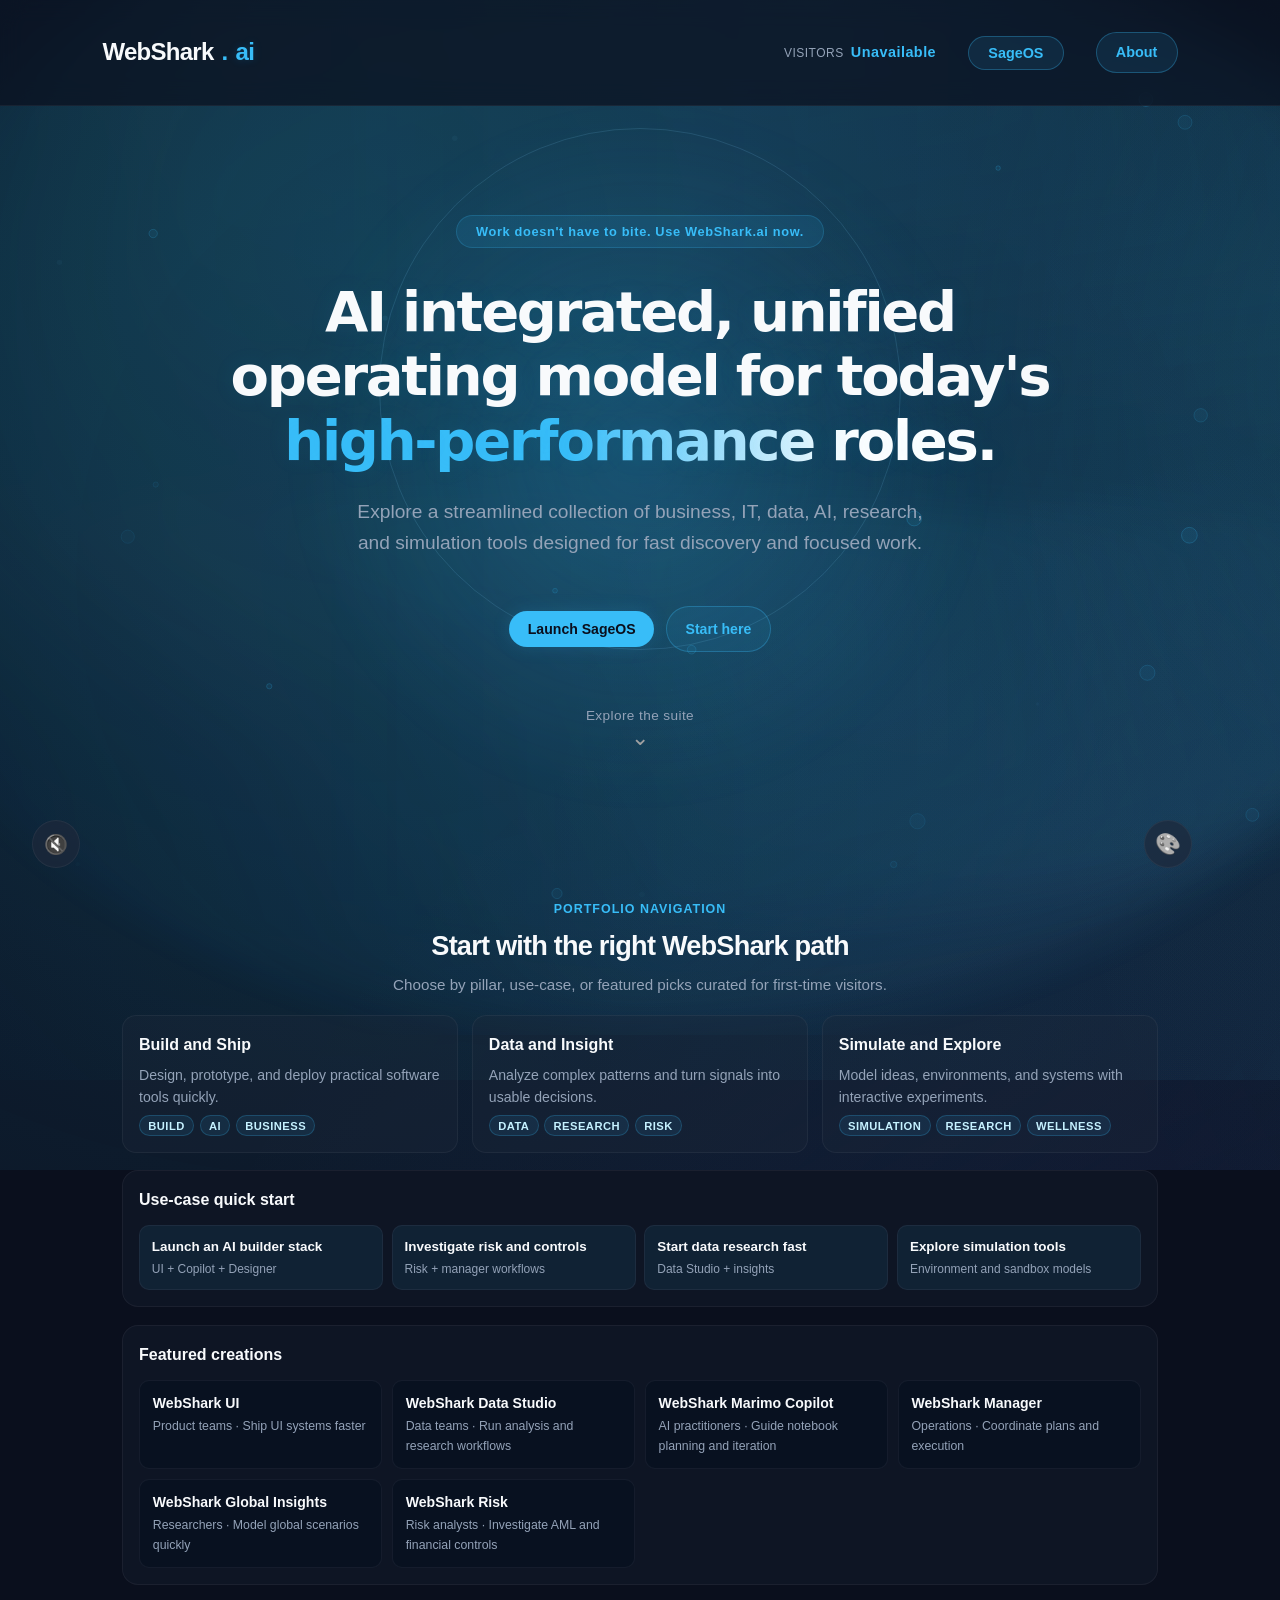
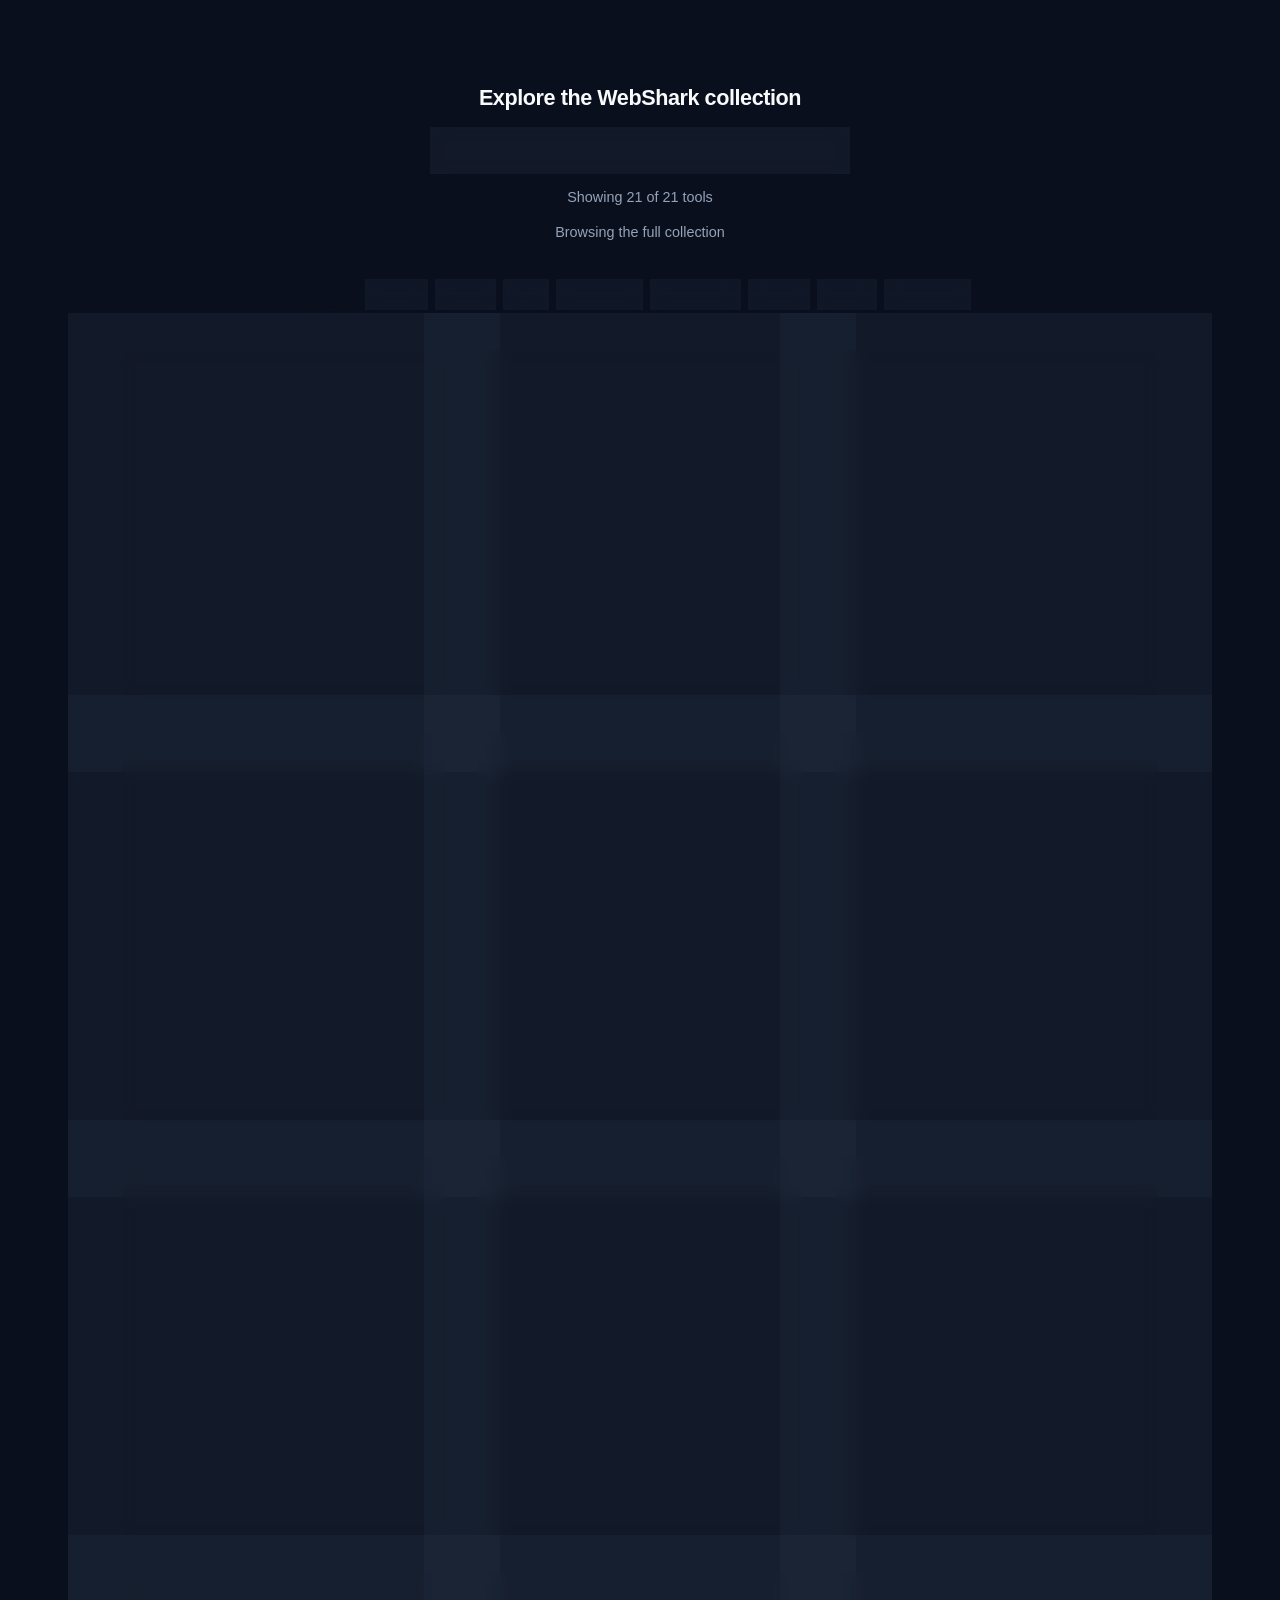
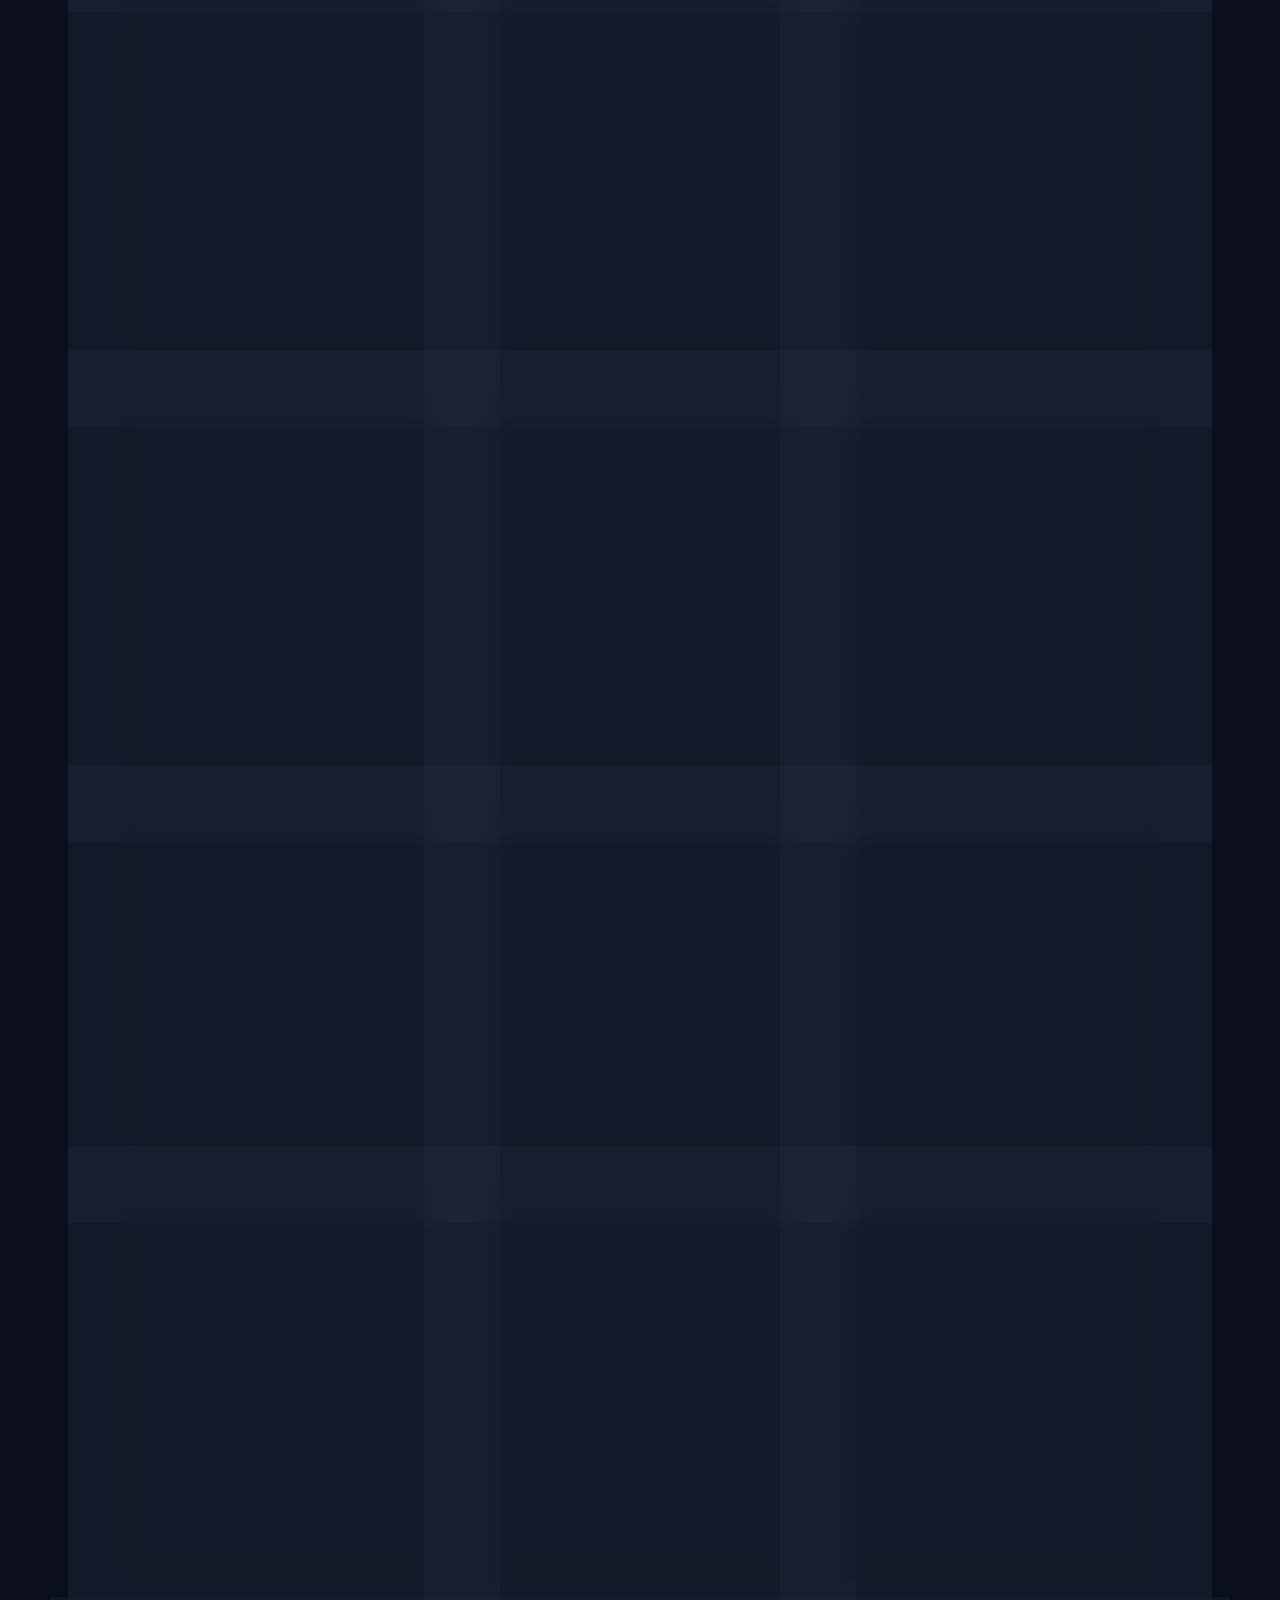
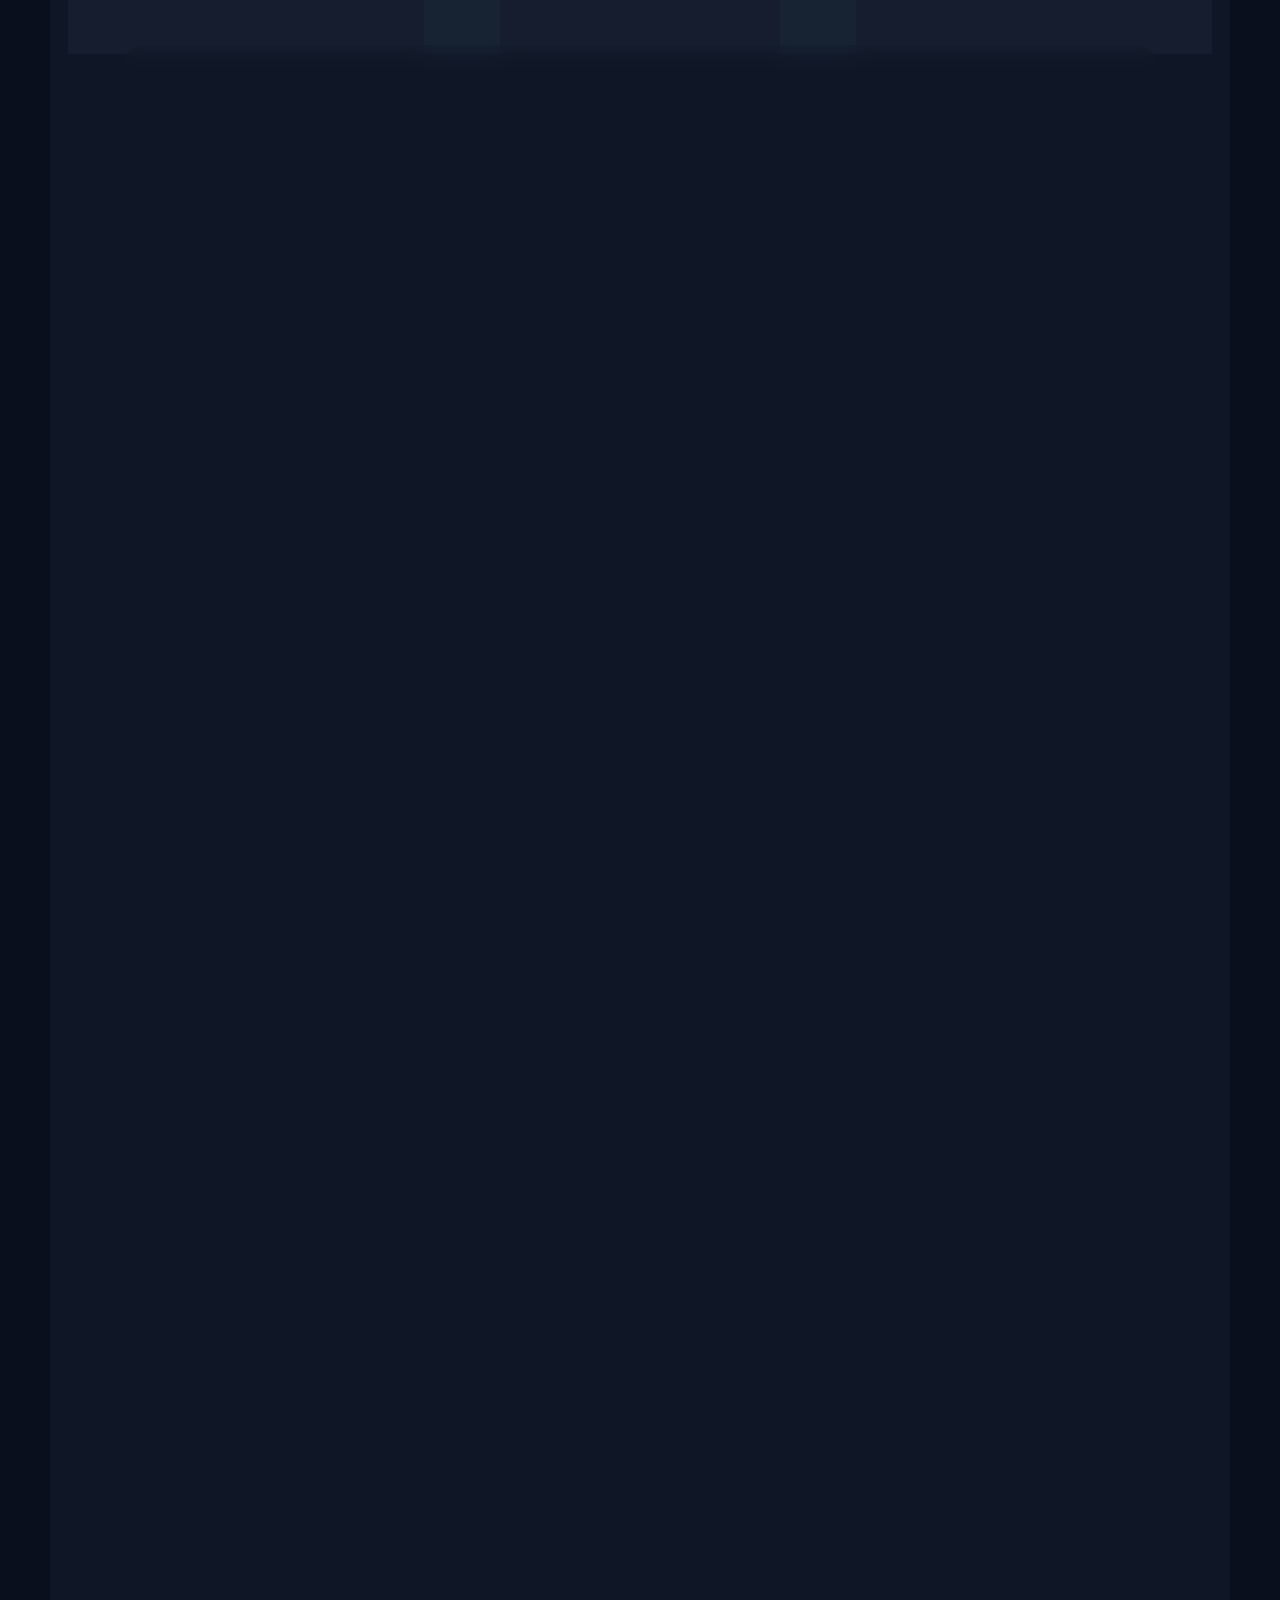
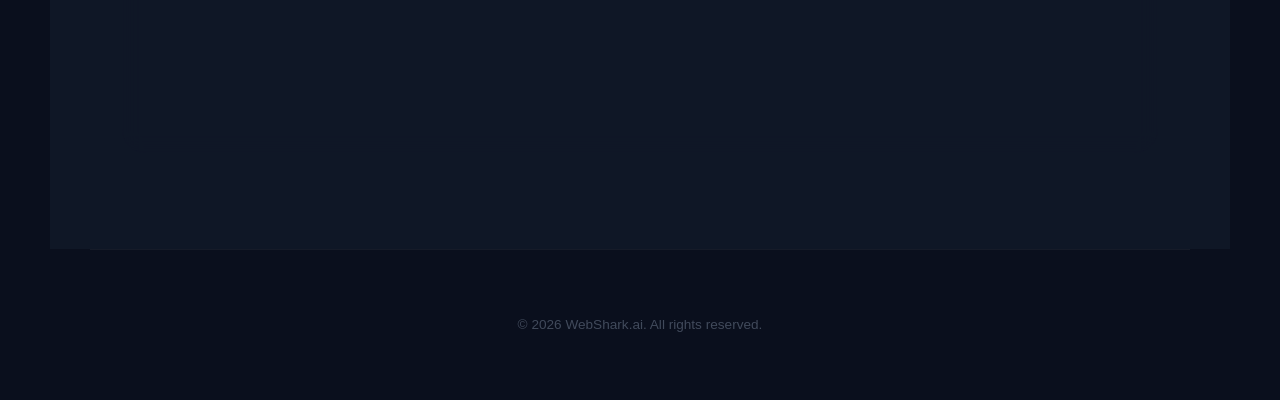
==== commit 3eae04a9: "Add PerpPerspective project card to index.html" ====
--- a/index.html
+++ b/index.html
@@ -225,7 +225,13 @@
                 <p><span class="shimmer-word">Draft technical diagrams and convert to code for implementation.</span></p>
             </a>
 
-
+            
+
+            <a href="https://sagexmeta.github.io/PerpPerspective/" class="card reveal" data-tags="investing">
+                <div class="card-icon">🖋️</div>
+                <h3>PerpPerspective</h3>
+                <p><span class="shimmer-word">Independent research on crypto derivatives: funding, basis, open interest and the positioning behind price. Written for investors who size risk before they chase returns.</span></p>
+            </a>
             
         </section>
 
